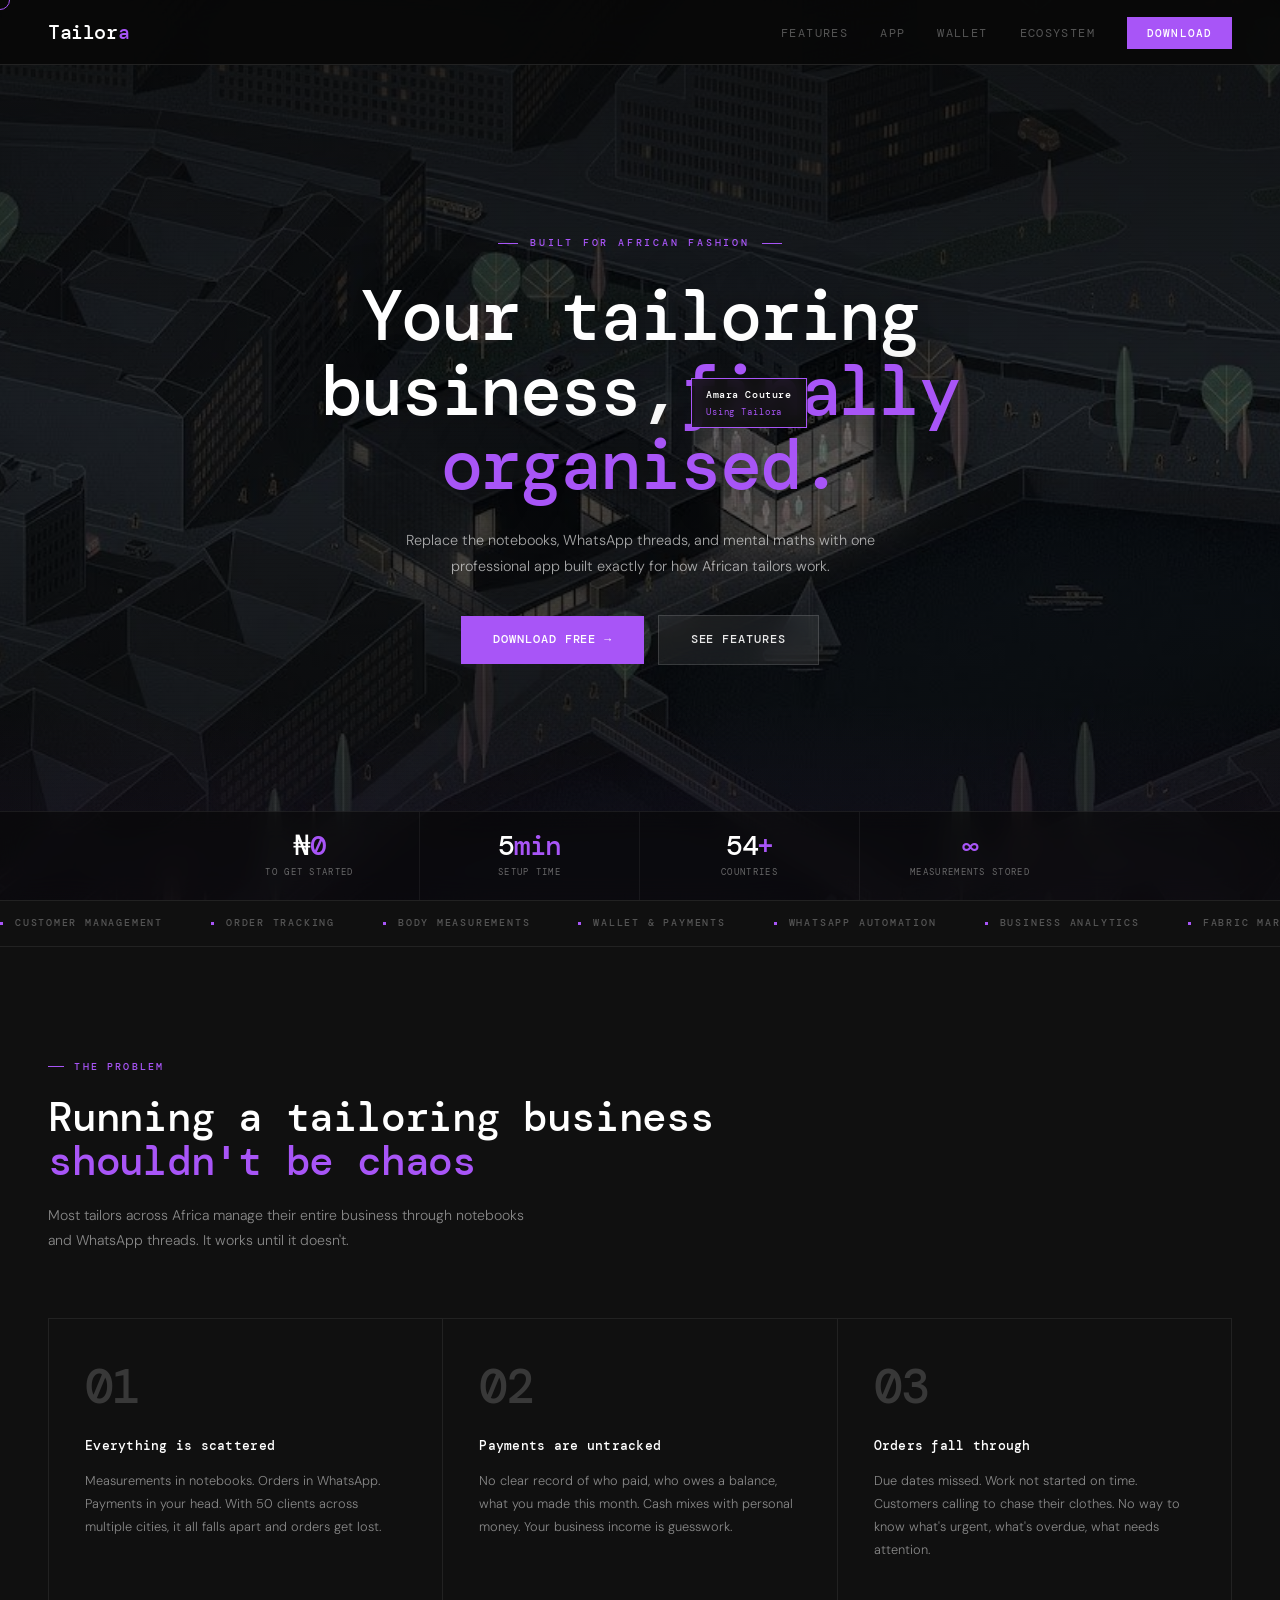
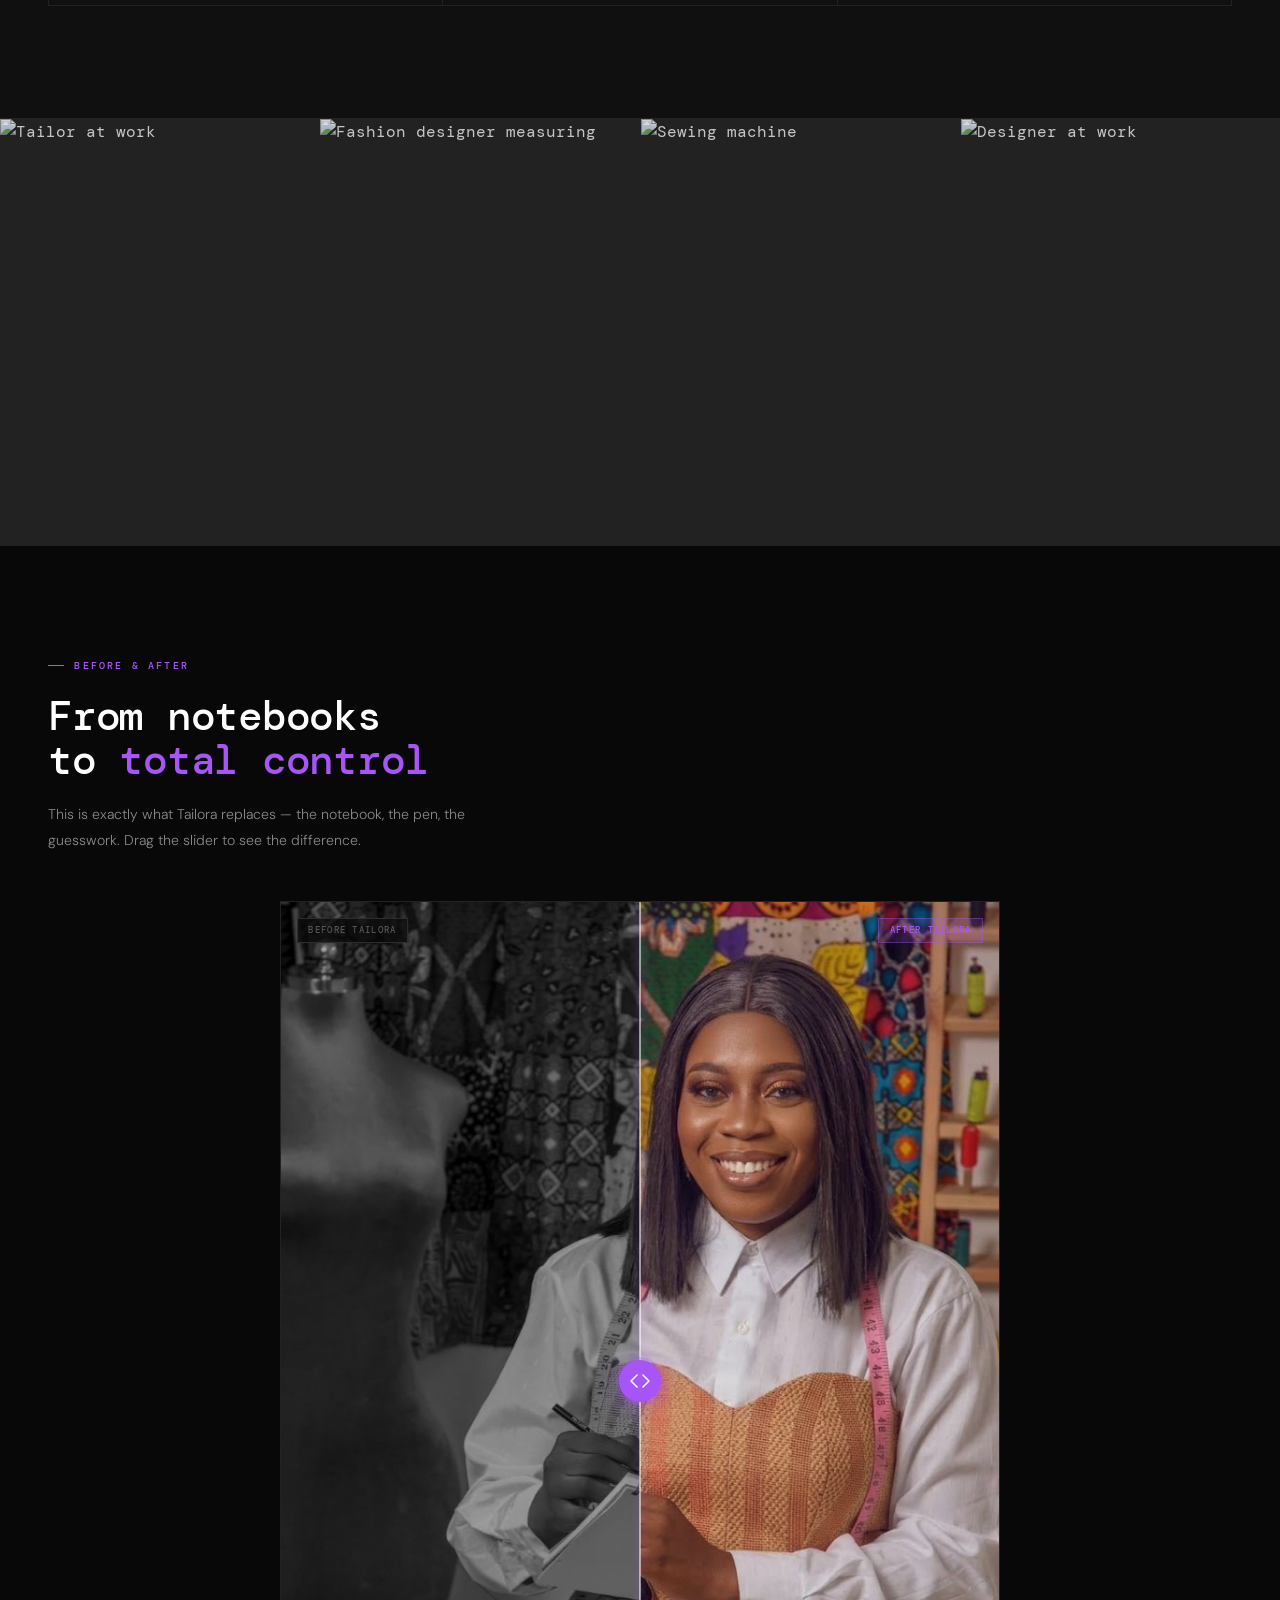
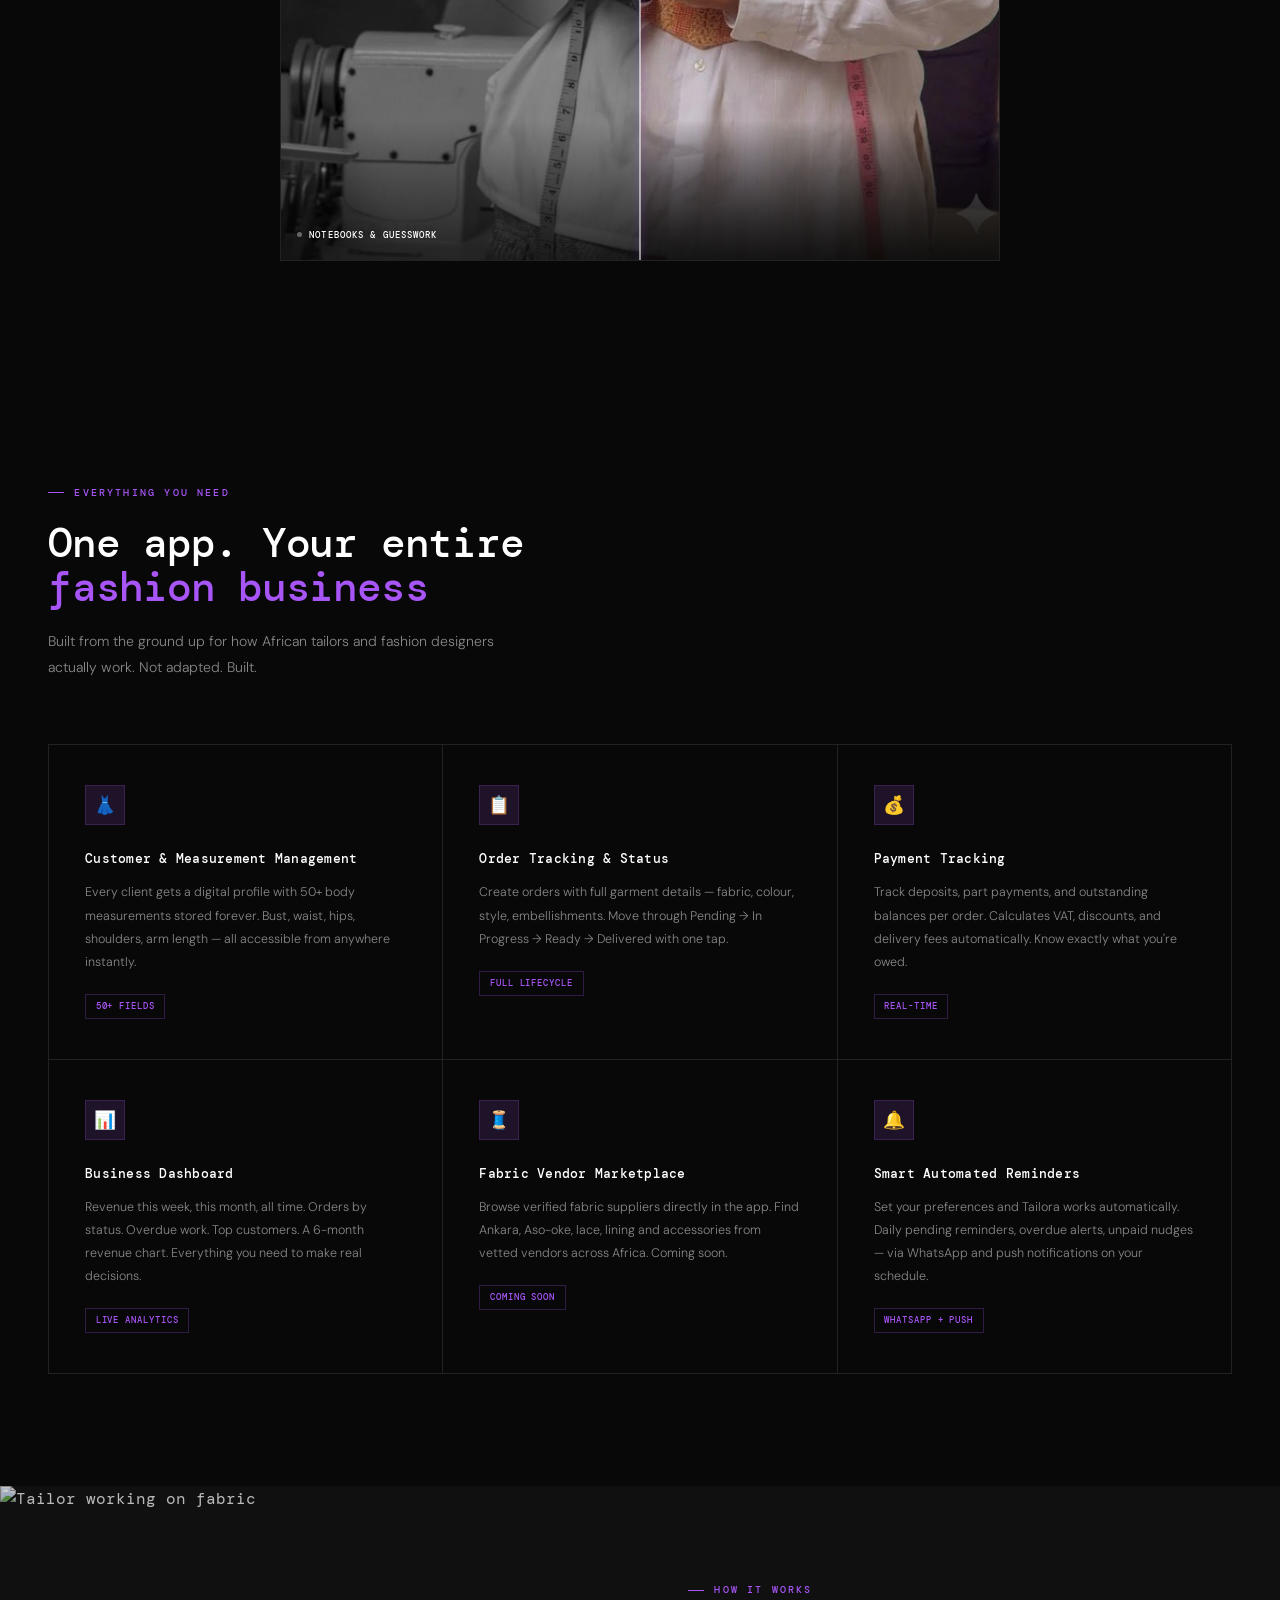
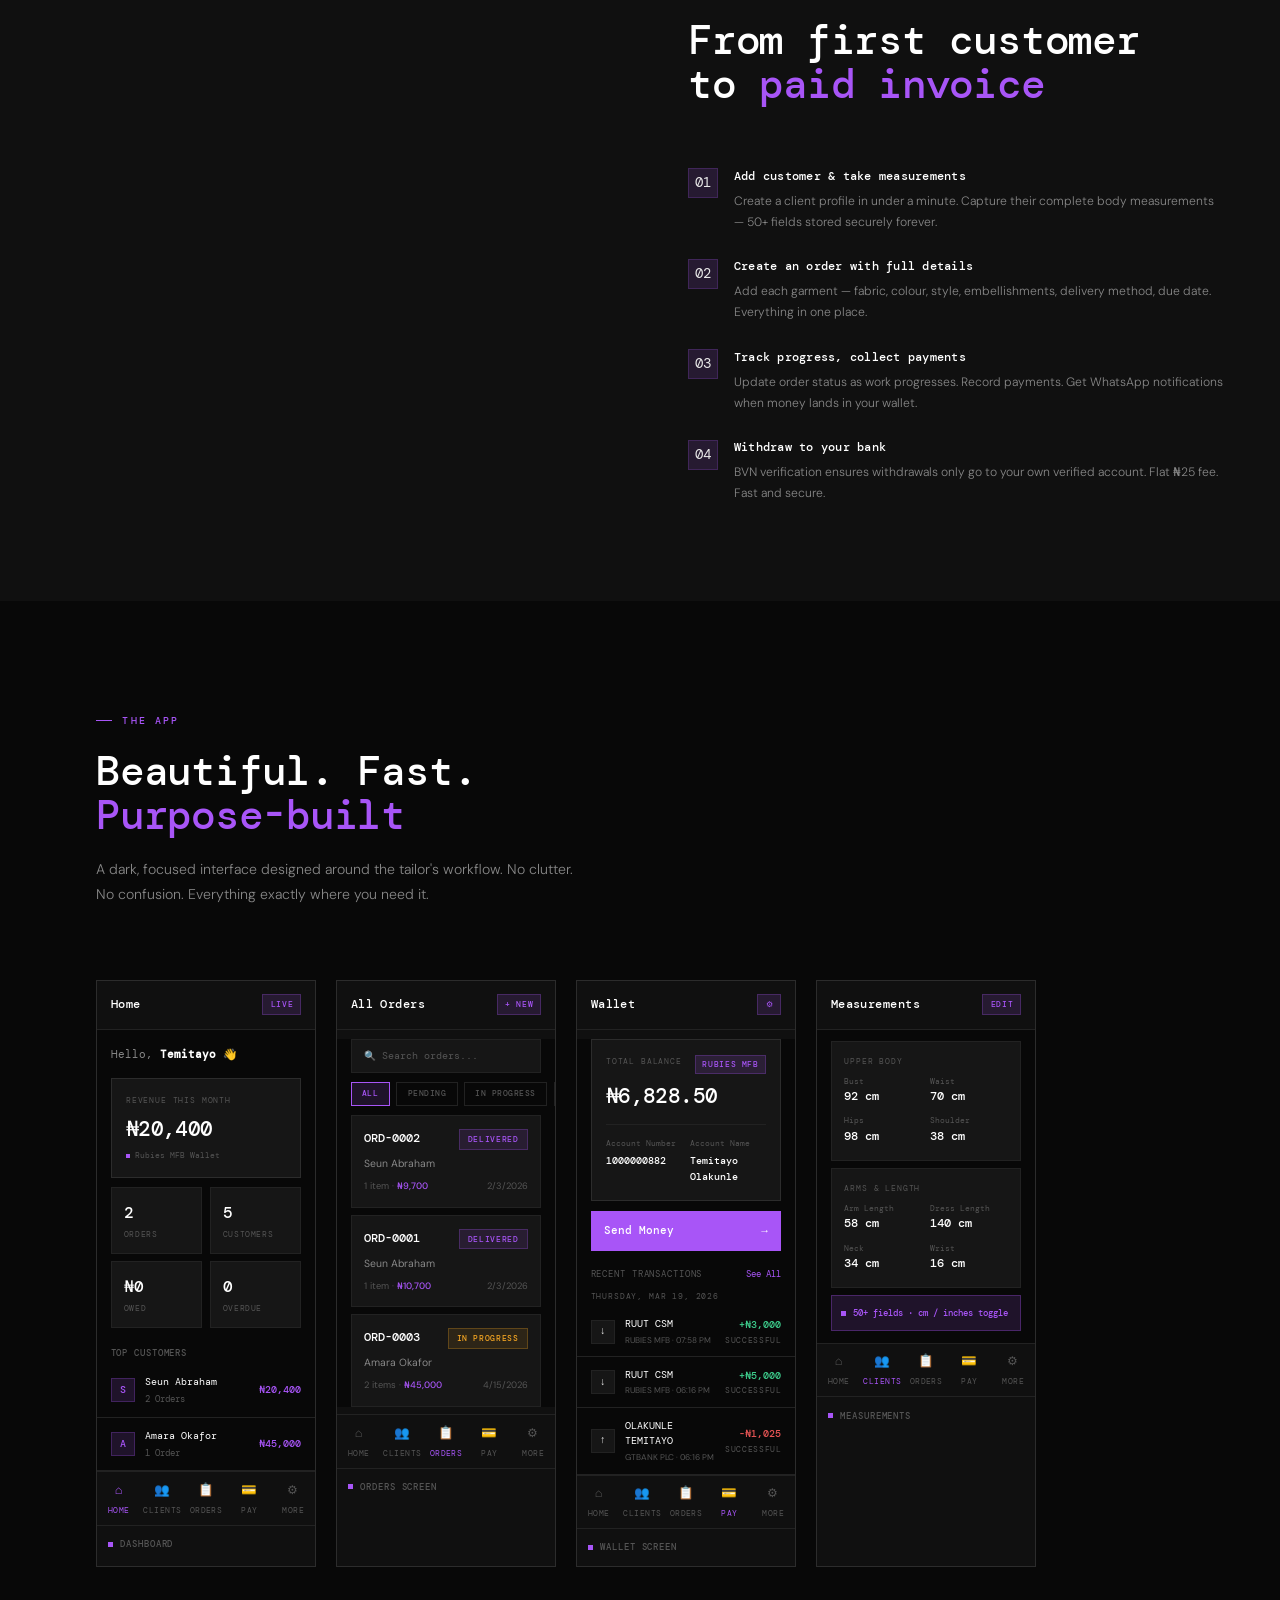
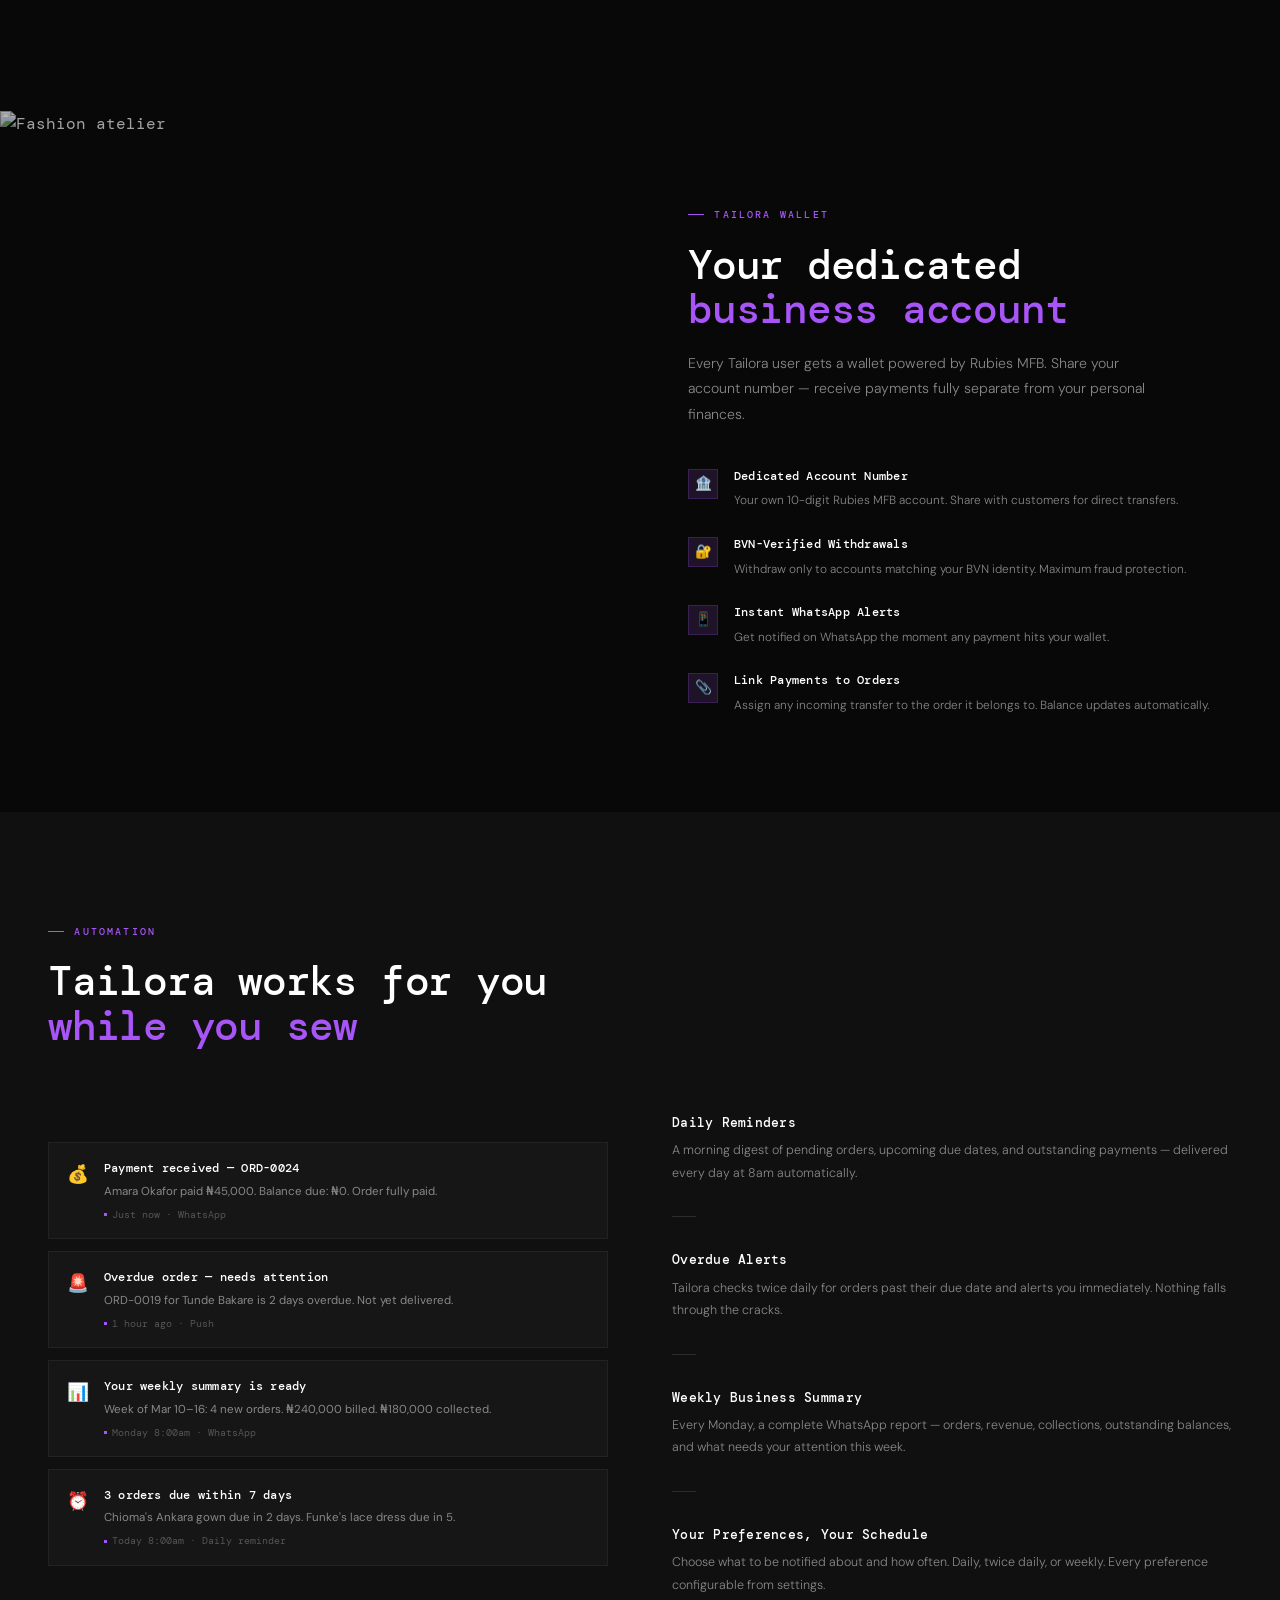
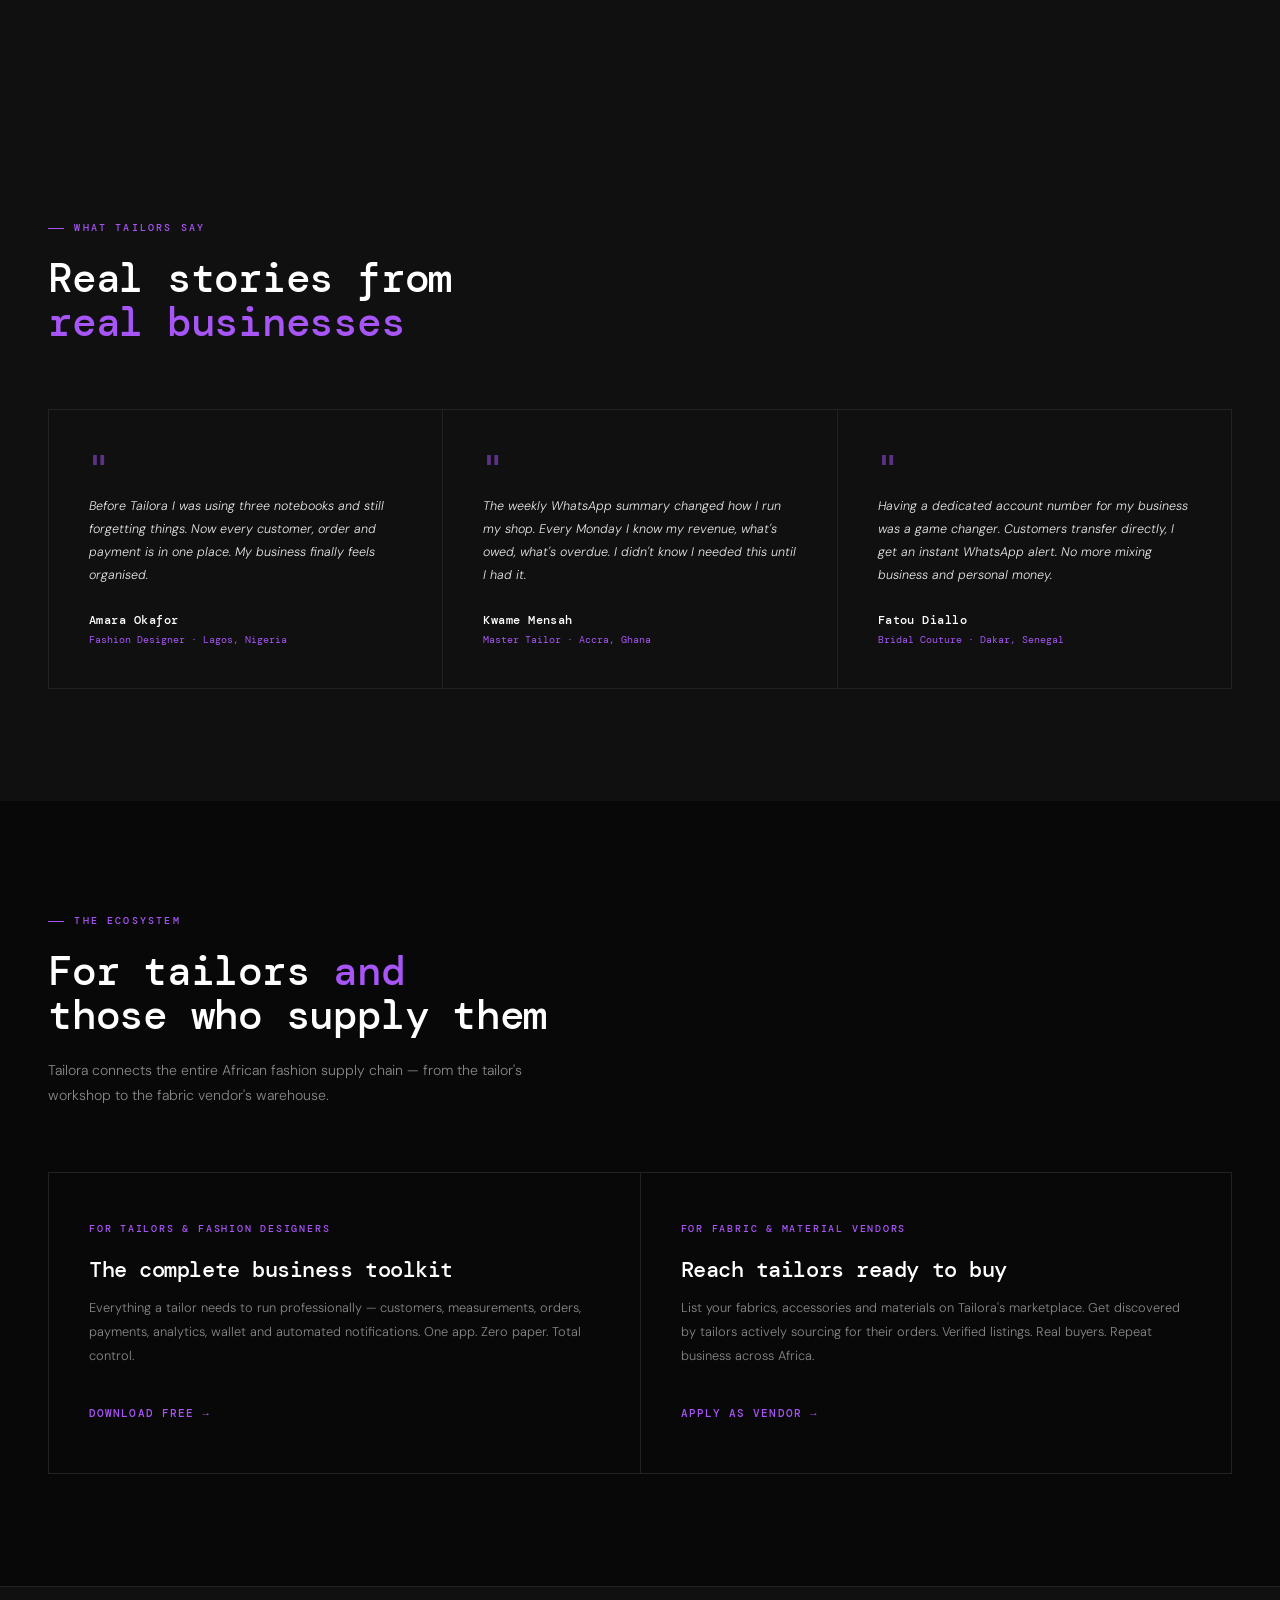
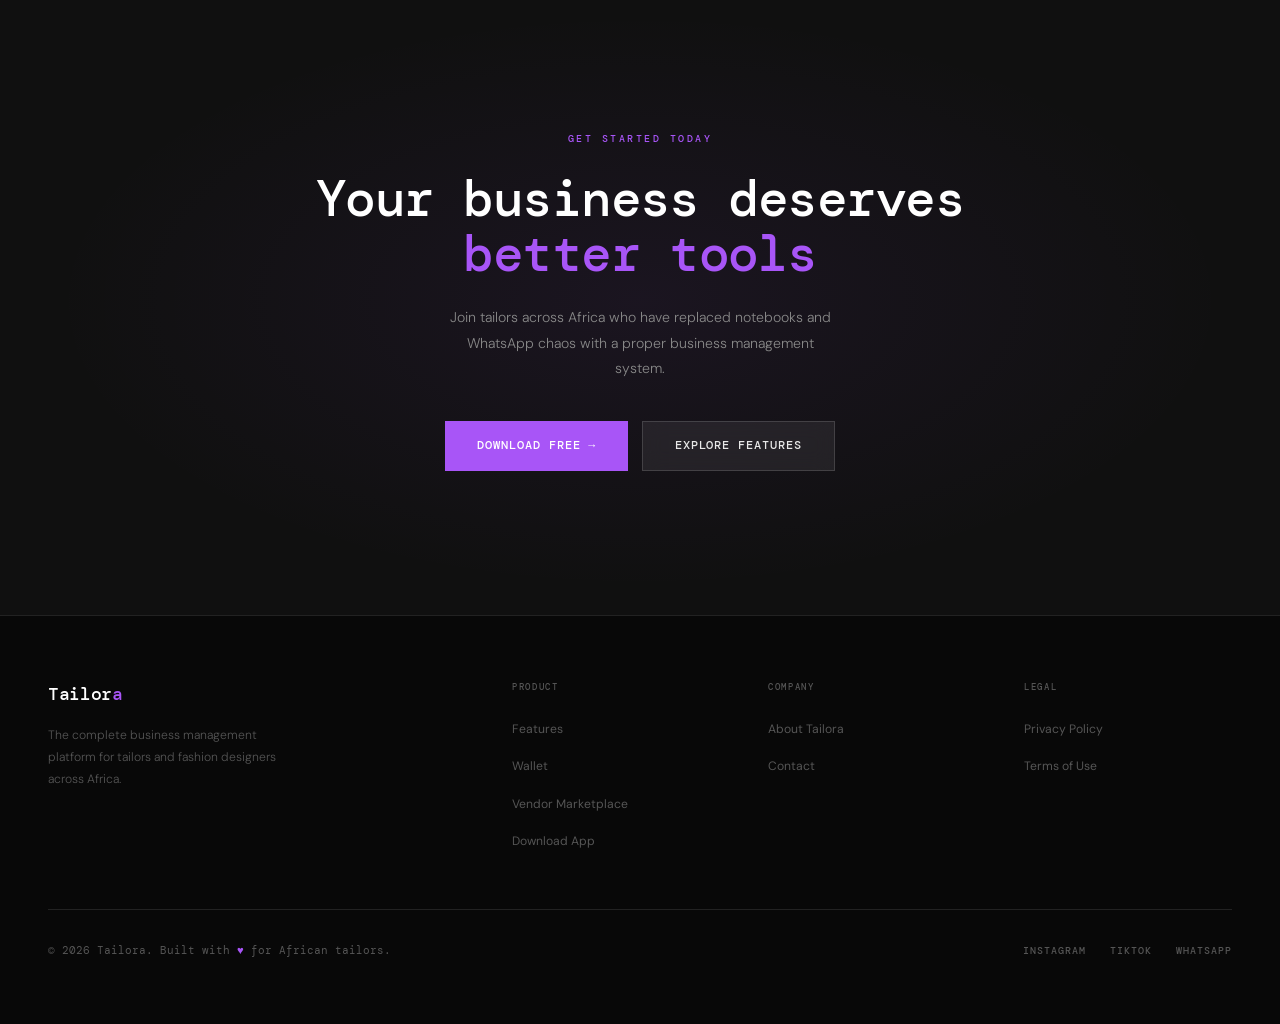
==== index.html @ 2a7549d8 "Remove robots.txt instructions from index.html Removed robots.txt instructions from index.html." ====
<!DOCTYPE html>
<html lang="en">
<head>
  <meta charset="UTF-8"/>
  <meta name="viewport" content="width=device-width, initial-scale=1.0"/>
  <link rel="sitemap" type="application/xml" href="/sitemap.xml">
  <!-- Primary SEO -->
<title>Tailora — Business App for African Tailors & Fashion Designers</title>
<meta name="description" content="Tailora is the free business management app built for African tailors and fashion designers. Manage orders, customers, measurements, and payments — all from your phone.">
<meta name="keywords" content="tailor app Nigeria, fashion designer app Africa, order management for tailors, tailor business software, African fashion app, sewing business app">
<meta name="robots" content="index, follow">
<link rel="canonical" href="https://usetailora.com/">

<!-- Open Graph (WhatsApp, Facebook previews) -->
<meta property="og:type" content="website">
<meta property="og:url" content="https://usetailora.com/">
<meta property="og:title" content="Tailora — The Business App for African Tailors">
<meta property="og:description" content="Stop managing your tailoring business with notebooks. Tailora gives you orders, customers, measurements, and a built-in wallet — free.">
<meta property="og:image" content="https://usetailora.com/og-image.png">
<meta property="og:locale" content="en_NG">
<meta property="og:site_name" content="Tailora">

<!-- Twitter/X Card -->
<meta name="twitter:card" content="summary_large_image">
<meta name="twitter:title" content="Tailora — Business App for African Tailors">
<meta name="twitter:description" content="Free app to manage orders, customers, measurements & payments. Built for Nigerian tailors.">
<meta name="twitter:image" content="https://usetailora.com/og-image.png">
  <link rel="icon" type="image/svg+xml" href="[data-uri]"/>
  <link rel="shortcut icon" type="image/svg+xml" href="favicon.svg"/>
  <link rel="apple-touch-icon" href="[data-uri]"/>
  <link rel="preconnect" href="https://fonts.googleapis.com"/>
  <link rel="preconnect" href="https://fonts.gstatic.com" crossorigin/>
  <link href="https://fonts.googleapis.com/css2?family=DM+Mono:ital,wght@0,300;0,400;0,500;1,300;1,400&family=DM+Sans:wght@300;400;500&display=swap" rel="stylesheet"/>
  <style>
    *,*::before,*::after{box-sizing:border-box;margin:0;padding:0}
    :root{
      --bg:#080808;--s1:#101010;--s2:#161616;--s3:#1c1c1c;
      --b1:#222;--b2:#2c2c2c;--b3:#383838;
      --p:#A855F7;--pd:rgba(168,85,247,.14);--pg:rgba(168,85,247,.06);
      --white:#fff;--t1:#e8e8e8;--t2:#888;--t3:#555;
      --green:#3ECF8E;--yellow:#F5A623;--red:#E85555;
    }
    html{scroll-behavior:smooth}
    body{font-family:'DM Mono',monospace;background:var(--bg);color:var(--t1);overflow-x:hidden;line-height:1.6}

    /* ── CIRCLE CURSOR ── */
    body{cursor:none}
    #cur{
      position:fixed;pointer-events:none;z-index:9999;
      width:20px;height:20px;
      border:1.5px solid var(--p);border-radius:50%;
      transform:translate(-50%,-50%);
      transition:width .18s ease,height .18s ease,background .18s ease;
    }
    #cur.hover{width:40px;height:40px;background:rgba(168,85,247,.08);}

    /* ── NAV ── */
    nav{
      position:fixed;top:0;left:0;right:0;z-index:100;
      display:flex;align-items:center;justify-content:space-between;
      padding:1rem 3rem;
      background:rgba(8,8,8,.92);backdrop-filter:blur(20px);
      border-bottom:1px solid var(--b1);
    }
    .logo{font-family:'DM Mono',monospace;font-size:1.25rem;font-weight:500;color:var(--white);text-decoration:none;letter-spacing:-.02em}
    .logo span{color:var(--p)}
    .nav-links{display:flex;gap:2rem;list-style:none;align-items:center}
    .nav-links a{font-size:.72rem;font-weight:400;letter-spacing:.12em;text-transform:uppercase;color:var(--t3);text-decoration:none;transition:color .2s}
    .nav-links a:hover{color:var(--white)}
    .btn-nav{background:var(--p)!important;color:var(--white)!important;padding:.55rem 1.25rem;font-size:.7rem!important;font-weight:500!important;letter-spacing:.1em!important;transition:opacity .2s!important}
    .btn-nav:hover{opacity:.82!important}
    .nav-toggle{display:none;flex-direction:column;gap:4px;cursor:pointer;padding:4px}
    .nav-toggle span{display:block;width:22px;height:1px;background:var(--t2);transition:all .3s}

    /* ── HERO — full bleed ── */
    .hero{
      position:relative;
      min-height:100vh;
      display:flex;flex-direction:column;
      align-items:center;justify-content:center;
      overflow:hidden;
      padding-top:4rem;
    }
    .hero-bg{
      position:absolute;inset:0;z-index:0;
    }
    .hero-bg img{
      width:100%;height:100%;
      object-fit:cover;object-position:center center;
      display:block;
    }
    .hero-overlay{
      position:absolute;inset:0;z-index:1;
      background:
        linear-gradient(to bottom,
          rgba(8,8,8,.75) 0%,
          rgba(8,8,8,.48) 45%,
          rgba(8,8,8,.72) 100%
        );
    }
    .hero-overlay::after{
      content:'';position:absolute;bottom:0;left:0;right:0;height:200px;
      background:linear-gradient(to top,rgba(168,85,247,.06) 0%,transparent 100%);
    }
    .scanline{
      position:absolute;inset:0;z-index:2;pointer-events:none;
      background:repeating-linear-gradient(
        to bottom,transparent 0px,transparent 3px,
        rgba(0,0,0,.03) 3px,rgba(0,0,0,.03) 4px
      );
    }
    .hero-content{
      position:relative;z-index:3;
      display:flex;flex-direction:column;align-items:center;text-align:center;
      padding:2rem 2rem 6rem;
      max-width:820px;width:100%;
    }
    .eyebrow{
      display:inline-flex;align-items:center;gap:.75rem;
      font-size:.62rem;font-weight:500;letter-spacing:.28em;text-transform:uppercase;
      color:var(--p);margin-bottom:1.75rem;
    }
    .eyebrow::before,.eyebrow::after{content:'';width:20px;height:1px;background:var(--p)}
    h1{
      font-family:'DM Mono',monospace;
      font-size:clamp(2.6rem,5.5vw,5.6rem);
      font-weight:500;line-height:1.06;letter-spacing:-.03em;
      color:var(--white);margin-bottom:1.5rem;
      text-shadow:0 4px 48px rgba(0,0,0,.55);
    }
    h1 .acc{color:var(--p)}
    .hero-sub{
      font-size:.9rem;font-weight:300;line-height:1.82;
      color:rgba(232,232,232,.7);max-width:480px;
      margin-bottom:2.25rem;font-family:'DM Sans',sans-serif;
    }
    .btns{display:flex;gap:.85rem;align-items:center;flex-wrap:wrap;justify-content:center}
    .btn{display:inline-flex;align-items:center;gap:.5rem;padding:.9rem 2rem;font-family:'DM Mono',monospace;font-size:.72rem;font-weight:500;letter-spacing:.08em;text-transform:uppercase;text-decoration:none;transition:all .2s;border:0}
    .btn-p{background:var(--p);color:var(--white)}
    .btn-p:hover{opacity:.82}
    .btn-o{background:rgba(255,255,255,.07);color:var(--t1);border:1px solid rgba(255,255,255,.14);backdrop-filter:blur(10px)}
    .btn-o:hover{border-color:var(--p);color:var(--white);background:rgba(168,85,247,.1)}
    .hero-stats{
      position:absolute;bottom:0;left:0;right:0;z-index:3;
      display:flex;justify-content:center;
      background:rgba(8,8,8,.6);backdrop-filter:blur(14px);
      border-top:1px solid rgba(255,255,255,.07);
    }
    .hero-stat{
      flex:1;max-width:220px;padding:1.25rem 1rem;
      border-right:1px solid rgba(255,255,255,.06);text-align:center;
    }
    .hero-stat:last-child{border-right:0}
    .stat-n{font-family:'DM Mono',monospace;font-size:1.75rem;font-weight:500;color:var(--white);letter-spacing:-.04em;line-height:1}
    .stat-n span{color:var(--p)}
    .stat-l{font-size:.58rem;font-weight:400;letter-spacing:.14em;text-transform:uppercase;color:rgba(136,136,136,.75);margin-top:.3rem}
    .store-pop{
      position:absolute;pointer-events:none;opacity:0;
      background:rgba(16,16,16,.88);border:1px solid var(--p);
      padding:.5rem .9rem;font-size:.62rem;font-weight:500;letter-spacing:.06em;
      color:var(--white);white-space:nowrap;z-index:4;
      transition:opacity .4s,transform .4s;transform:translateY(8px);
      backdrop-filter:blur(8px);
    }
    .store-pop::after{content:'Using Tailora';display:block;font-size:.55rem;color:var(--p);font-weight:400;margin-top:.15rem;letter-spacing:.1em}
    .store-pop.show{opacity:1;transform:translateY(0)}

    /* ── MARQUEE ── */
    .ticker{background:var(--s1);padding:.9rem 0;overflow:hidden;border-top:1px solid var(--b1);border-bottom:1px solid var(--b1)}
    .ticker-track{display:flex;gap:3rem;animation:tick 28s linear infinite;white-space:nowrap}
    @keyframes tick{from{transform:translateX(0)}to{transform:translateX(-50%)}}
    .tick-item{display:flex;align-items:center;gap:.75rem;font-size:.62rem;font-weight:500;letter-spacing:.18em;text-transform:uppercase;color:var(--t3);flex-shrink:0}
    .tick-dot{width:3px;height:3px;background:var(--p);flex-shrink:0}

    /* ── SECTIONS ── */
    .sec{padding:7rem 3rem}
    .sec-label{font-size:.62rem;font-weight:500;letter-spacing:.22em;text-transform:uppercase;color:var(--p);margin-bottom:1.25rem;display:flex;align-items:center;gap:.65rem}
    .sec-label::before{content:'';width:16px;height:1px;background:var(--p)}
    h2{font-family:'DM Mono',monospace;font-size:clamp(2rem,3.2vw,3.4rem);font-weight:500;line-height:1.08;letter-spacing:-.03em;color:var(--white);margin-bottom:1.25rem}
    h2 .acc{color:var(--p)}
    .sec-sub{font-size:.88rem;font-weight:300;line-height:1.8;color:var(--t2);max-width:480px;font-family:'DM Sans',sans-serif}

    /* ── PROBLEM ── */
    .prob-sec{background:var(--s1)}
    .prob-grid{display:grid;grid-template-columns:repeat(3,1fr);gap:1px;margin-top:4rem;background:var(--b1);border:1px solid var(--b1)}
    .prob-card{background:var(--s1);padding:2.75rem 2.25rem;position:relative;overflow:hidden;transition:background .3s}
    .prob-card:hover{background:var(--s2)}
    .prob-card::before{content:'';position:absolute;top:0;left:0;right:0;height:1px;background:var(--p);transform:scaleX(0);transform-origin:left;transition:transform .4s}
    .prob-card:hover::before{transform:scaleX(1)}
    .prob-n{font-family:'DM Mono',monospace;font-size:3rem;font-weight:500;color:var(--b3);line-height:1;margin-bottom:1.5rem;letter-spacing:-.04em}
    .prob-title{font-size:.82rem;font-weight:500;color:var(--white);margin-bottom:.85rem;letter-spacing:.02em}
    .prob-text{font-size:.8rem;font-weight:300;line-height:1.8;color:var(--t2);font-family:'DM Sans',sans-serif}

    /* ── PHOTO STRIP ── */
    .photo-strip{display:grid;grid-template-columns:repeat(4,1fr);gap:1px;background:var(--b1);border-top:1px solid var(--b1);border-bottom:1px solid var(--b1)}
    .photo-cell{position:relative;overflow:hidden;aspect-ratio:3/4}
    .photo-cell img{width:100%;height:100%;object-fit:cover;filter:grayscale(30%) brightness(.85);transition:filter .4s,transform .4s}
    .photo-cell:hover img{filter:grayscale(0%) brightness(.95);transform:scale(1.04)}
    .photo-cell .photo-overlay{position:absolute;bottom:0;left:0;right:0;padding:1rem;background:linear-gradient(to top,rgba(8,8,8,.85) 0%,transparent 100%);font-size:.6rem;font-weight:500;letter-spacing:.12em;text-transform:uppercase;color:var(--p);opacity:0;transition:opacity .3s}
    .photo-cell:hover .photo-overlay{opacity:1}

    /* ── FEATURES ── */
    .feat-sec{background:var(--bg)}
    .feat-grid{display:grid;grid-template-columns:repeat(3,1fr);gap:1px;margin-top:4rem;background:var(--b1);border:1px solid var(--b1)}
    .feat-card{background:var(--bg);padding:2.5rem 2.25rem;transition:background .3s;position:relative;overflow:hidden}
    .feat-card:hover{background:var(--s1)}
    .feat-card::after{content:'';position:absolute;bottom:0;left:0;right:0;height:1px;background:linear-gradient(90deg,transparent,var(--p),transparent);opacity:0;transition:opacity .3s}
    .feat-card:hover::after{opacity:1}
    .f-icon{width:40px;height:40px;background:var(--pd);border:1px solid rgba(168,85,247,.2);display:flex;align-items:center;justify-content:center;font-size:1.1rem;margin-bottom:1.5rem}
    .f-title{font-size:.8rem;font-weight:500;color:var(--white);margin-bottom:.75rem;letter-spacing:.02em}
    .f-text{font-size:.78rem;font-weight:300;line-height:1.85;color:var(--t2);font-family:'DM Sans',sans-serif}
    .f-tag{display:inline-block;margin-top:1.25rem;font-size:.58rem;font-weight:500;letter-spacing:.1em;text-transform:uppercase;color:var(--p);padding:.25rem .6rem;border:1px solid rgba(168,85,247,.25)}

    /* ── PHOTO + TEXT SPLIT ── */
    .split-sec{display:grid;grid-template-columns:1fr 1fr;min-height:520px;padding:0;background:var(--s1)}
    .split-img{position:relative;overflow:hidden}
    .split-img img{width:100%;height:100%;object-fit:cover;filter:grayscale(20%) brightness(.8)}
    .split-img::after{content:'';position:absolute;inset:0;background:linear-gradient(90deg,transparent 60%,var(--s1) 100%)}
    .split-content{padding:6rem 3.5rem 6rem 3rem;display:flex;flex-direction:column;justify-content:center}
    .split-features{display:flex;flex-direction:column;gap:1.5rem;margin-top:2.5rem}
    .split-feat{display:flex;gap:1rem;align-items:flex-start}
    .split-feat-icon{width:30px;height:30px;background:var(--pd);border:1px solid rgba(168,85,247,.2);display:flex;align-items:center;justify-content:center;font-size:.85rem;flex-shrink:0;margin-top:.1rem}
    .split-feat-title{font-size:.78rem;font-weight:500;color:var(--white);margin-bottom:.25rem;letter-spacing:.02em}
    .split-feat-text{font-size:.76rem;font-weight:300;line-height:1.75;color:var(--t2);font-family:'DM Sans',sans-serif}

    /* ── APP PHONES ── */
    .phones-sec{background:var(--bg);overflow:hidden}
    .phones-inner{padding:0 3rem}
    .phones-scroll{display:flex;gap:1.25rem;margin-top:3.5rem;overflow-x:auto;padding:1rem 3rem 2rem;scrollbar-width:none;scroll-snap-type:x mandatory}
    .phones-scroll::-webkit-scrollbar{display:none}
    .phone{flex-shrink:0;width:220px;background:var(--s1);border:1px solid var(--b2);scroll-snap-align:start;position:relative;transition:transform .3s,border-color .3s}
    .phone:hover{transform:translateY(-8px);border-color:var(--p)}
    .p-top{padding:.85rem;border-bottom:1px solid var(--b1);display:flex;justify-content:space-between;align-items:center}
    .p-title{font-size:.72rem;font-weight:500;color:var(--white);letter-spacing:.04em}
    .p-badge{background:var(--pd);color:var(--p);font-size:.52rem;font-weight:500;letter-spacing:.08em;text-transform:uppercase;padding:.18rem .45rem;border:1px solid rgba(168,85,247,.25)}
    .p-body{background:var(--bg)}
    .p-nav{display:flex;border-top:1px solid var(--b1)}
    .p-ni{flex:1;padding:.55rem 0;display:flex;flex-direction:column;align-items:center;gap:.18rem;font-size:.48rem;color:var(--t3);text-transform:uppercase;letter-spacing:.06em}
    .p-ni.on{color:var(--p)}
    .p-ni-ic{font-size:.78rem}
    .p-foot{padding:.7rem;border-top:1px solid var(--b1);background:var(--s1);display:flex;align-items:center;gap:.45rem}
    .p-foot-dot{width:5px;height:5px;background:var(--p)}
    .p-foot-txt{font-size:.55rem;font-weight:500;color:var(--t3);text-transform:uppercase;letter-spacing:.1em}

    /* dashboard internals */
    .d-greet{padding:1rem .85rem .35rem;font-size:.68rem;color:var(--t2)}
    .d-greet strong{color:var(--white)}
    .d-bal{margin:.6rem .85rem;background:var(--s2);border:1px solid var(--b2);padding:.9rem}
    .d-bal-l{font-size:.52rem;color:var(--t3);text-transform:uppercase;letter-spacing:.1em;margin-bottom:.3rem}
    .d-bal-v{font-family:'DM Mono',monospace;font-size:1.3rem;font-weight:500;color:var(--white);letter-spacing:-.03em}
    .d-bal-s{font-size:.52rem;color:var(--t3);margin-top:.25rem;display:flex;align-items:center;gap:.3rem}
    .d-bal-s::before{content:'';width:4px;height:4px;background:var(--p);flex-shrink:0}
    .d-4{display:grid;grid-template-columns:1fr 1fr;gap:.45rem;margin:.6rem .85rem}
    .d-st{background:var(--s2);border:1px solid var(--b1);padding:.75rem}
    .d-st-v{font-family:'DM Mono',monospace;font-size:1rem;font-weight:500;color:var(--white)}
    .d-st-l{font-size:.5rem;color:var(--t3);text-transform:uppercase;letter-spacing:.08em;margin-top:.15rem}
    .d-sh{padding:.5rem .85rem .25rem;font-size:.55rem;font-weight:500;color:var(--t3);text-transform:uppercase;letter-spacing:.1em}
    .d-row{display:flex;align-items:center;gap:.65rem;padding:.65rem .85rem;border-bottom:1px solid var(--b1)}
    .d-av{width:24px;height:24px;background:var(--pd);border:1px solid rgba(168,85,247,.25);display:flex;align-items:center;justify-content:center;font-size:.65rem;font-weight:500;color:var(--p);flex-shrink:0}
    .d-nm{font-size:.65rem;color:var(--white)}
    .d-sub{font-size:.55rem;color:var(--t3);margin-top:.08rem}
    .d-amt{font-size:.65rem;color:var(--p);font-weight:500;margin-left:auto}

    /* orders internals */
    .o-srch{margin:.6rem .85rem;background:var(--s2);border:1px solid var(--b1);padding:.5rem .75rem;display:flex;align-items:center;gap:.45rem;font-size:.6rem;color:var(--t3)}
    .o-chips{display:flex;gap:.4rem;padding:0 .85rem .6rem;overflow-x:auto;scrollbar-width:none}
    .o-chips::-webkit-scrollbar{display:none}
    .chip{flex-shrink:0;padding:.25rem .65rem;font-size:.52rem;font-weight:500;letter-spacing:.06em;text-transform:uppercase;border:1px solid var(--b1);color:var(--t3)}
    .chip.on{background:var(--pd);border-color:var(--p);color:var(--p)}
    .o-card{margin:0 .85rem .45rem;background:var(--s2);border:1px solid var(--b1);padding:.8rem}
    .o-top{display:flex;justify-content:space-between;align-items:center;margin-bottom:.4rem}
    .o-num{font-family:'DM Mono',monospace;font-size:.72rem;font-weight:500;color:var(--white)}
    .st-tag{font-size:.5rem;font-weight:500;letter-spacing:.08em;text-transform:uppercase;padding:.18rem .5rem}
    .st-d{background:rgba(168,85,247,.12);color:var(--p);border:1px solid rgba(168,85,247,.25)}
    .st-p{background:rgba(245,166,35,.1);color:var(--yellow);border:1px solid rgba(245,166,35,.25)}
    .st-x{background:rgba(136,136,136,.1);color:var(--t2);border:1px solid var(--b1)}
    .o-cust{font-size:.65rem;color:var(--t2);margin-bottom:.4rem;font-family:'DM Sans',sans-serif}
    .o-meta{display:flex;justify-content:space-between;font-size:.58rem;color:var(--t3);font-family:'DM Sans',sans-serif}
    .o-price{color:var(--p);font-weight:500}

    /* wallet internals */
    .w-card{margin:.6rem .85rem;background:var(--s2);border:1px solid var(--b2);padding:.9rem}
    .w-top{display:flex;justify-content:space-between;align-items:flex-start;margin-bottom:.3rem}
    .w-lbl{font-size:.52rem;color:var(--t3);text-transform:uppercase;letter-spacing:.1em}
    .w-badge{background:var(--pd);color:var(--p);font-size:.48rem;font-weight:500;padding:.15rem .4rem;border:1px solid rgba(168,85,247,.25);text-transform:uppercase;letter-spacing:.08em}
    .w-bal{font-family:'DM Mono',monospace;font-size:1.3rem;font-weight:500;color:var(--white);letter-spacing:-.03em}
    .w-accs{display:grid;grid-template-columns:1fr 1fr;gap:.5rem;margin-top:.75rem;padding-top:.75rem;border-top:1px solid var(--b1)}
    .w-acc-l{font-size:.5rem;color:var(--t3);margin-bottom:.18rem}
    .w-acc-v{font-size:.65rem;color:var(--white);font-weight:500}
    .w-send{margin:0 .85rem .6rem;background:var(--p);padding:.7rem .85rem;display:flex;justify-content:space-between;align-items:center;font-size:.68rem;font-weight:500;color:var(--white)}
    .w-th{padding:.4rem .85rem;display:flex;justify-content:space-between;font-size:.55rem}
    .w-th-l{color:var(--t3);text-transform:uppercase;letter-spacing:.1em}
    .w-th-r{color:var(--p)}
    .w-dt{padding:.2rem .85rem;font-size:.52rem;color:var(--t3);text-transform:uppercase;letter-spacing:.1em}
    .txn{display:flex;align-items:center;gap:.65rem;padding:.6rem .85rem;border-bottom:1px solid var(--b1)}
    .txn-ic{width:24px;height:24px;background:var(--s2);border:1px solid var(--b1);display:flex;align-items:center;justify-content:center;font-size:.65rem;flex-shrink:0}
    .txn-nm{font-size:.62rem;color:var(--white)}
    .txn-sb{font-size:.52rem;color:var(--t3);margin-top:.08rem;font-family:'DM Sans',sans-serif}
    .txn-r{margin-left:auto;text-align:right}
    .txn-pos{font-size:.65rem;font-weight:500;color:var(--green)}
    .txn-neg{font-size:.65rem;font-weight:500;color:var(--red)}
    .txn-ok{font-size:.48rem;color:var(--t3);text-transform:uppercase;letter-spacing:.08em}

    /* ── PHOTO TESTIMONIAL GRID ── */
    .testi-sec{background:var(--s1)}
    .testi-grid{display:grid;grid-template-columns:repeat(3,1fr);gap:1px;margin-top:4rem;background:var(--b1);border:1px solid var(--b1)}
    .testi-card{background:var(--s1);padding:2.5rem;transition:background .3s;position:relative;overflow:hidden}
    .testi-card:hover{background:var(--s2)}
    .testi-q{font-size:2rem;font-weight:500;color:var(--p);opacity:.5;line-height:1;margin-bottom:.85rem}
    .testi-txt{font-size:.78rem;font-weight:300;line-height:1.85;color:var(--t1);font-style:italic;margin-bottom:1.5rem;font-family:'DM Sans',sans-serif}
    .testi-name{font-size:.72rem;font-weight:500;color:var(--white);letter-spacing:.04em}
    .testi-role{font-size:.62rem;color:var(--p);margin-top:.15rem}

    /* ── WALLET SECTION ── */
    .wallet-sec{background:var(--bg);display:grid;grid-template-columns:1fr 1fr;padding:0;min-height:560px}
    .wallet-img{position:relative;overflow:hidden}
    .wallet-img img{width:100%;height:100%;object-fit:cover;filter:grayscale(30%) brightness(.7)}
    .wallet-img::after{content:'';position:absolute;inset:0;background:linear-gradient(90deg,transparent 50%,var(--bg) 100%)}
    .wallet-content{padding:6rem 3rem;display:flex;flex-direction:column;justify-content:center}
    .w-feats{display:flex;flex-direction:column;gap:1.5rem;margin-top:2.5rem}
    .w-feat{display:flex;gap:1rem;align-items:flex-start}
    .w-feat-ic{width:30px;height:30px;background:var(--pd);border:1px solid rgba(168,85,247,.2);display:flex;align-items:center;justify-content:center;font-size:.85rem;flex-shrink:0;margin-top:.1rem}
    .w-feat-title{font-size:.76rem;font-weight:500;color:var(--white);margin-bottom:.25rem;letter-spacing:.02em}
    .w-feat-text{font-size:.74rem;font-weight:300;line-height:1.75;color:var(--t2);font-family:'DM Sans',sans-serif}

    /* ── NOTIFS ── */
    .notif-sec{background:var(--s1)}
    .notif-layout{display:grid;grid-template-columns:1fr 1fr;gap:4rem;margin-top:4rem;align-items:center}
    .notif-cards{display:flex;flex-direction:column;gap:.75rem}
    .notif-card{background:var(--s2);border:1px solid var(--b1);padding:1rem 1.15rem;display:flex;gap:.9rem;align-items:flex-start;transition:border-color .3s}
    .notif-card:hover{border-color:var(--p)}
    .notif-ic{font-size:1.1rem;flex-shrink:0;margin-top:.05rem}
    .notif-title{font-size:.76rem;font-weight:500;color:var(--white);margin-bottom:.25rem;letter-spacing:.02em}
    .notif-body{font-size:.72rem;color:var(--t2);line-height:1.6;font-family:'DM Sans',sans-serif}
    .notif-meta{font-size:.6rem;color:var(--t3);margin-top:.35rem;display:flex;align-items:center;gap:.35rem}
    .notif-meta::before{content:'';width:3px;height:3px;background:var(--p)}
    .notif-right{display:flex;flex-direction:column;gap:2rem}
    .nf-title{font-size:.82rem;font-weight:500;color:var(--white);margin-bottom:.4rem;letter-spacing:.02em}
    .nf-text{font-size:.78rem;font-weight:300;line-height:1.8;color:var(--t2);font-family:'DM Sans',sans-serif}
    .nf-div{width:1.5rem;height:1px;background:var(--b2)}

    /* ── VENDORS ── */
    .vendors-sec{background:var(--bg)}
    .vendors-grid{display:grid;grid-template-columns:1fr 1fr;gap:1px;margin-top:4rem;background:var(--b1);border:1px solid var(--b1)}
    .vendor-card{background:var(--bg);padding:3rem 2.5rem;transition:background .3s;position:relative;overflow:hidden}
    .vendor-card:hover{background:var(--s1)}
    .vendor-card::before{content:'';position:absolute;top:0;left:0;width:1px;height:0;background:var(--p);transition:height .4s}
    .vendor-card:hover::before{height:100%}
    .v-ey{font-size:.62rem;font-weight:500;letter-spacing:.18em;text-transform:uppercase;color:var(--p);margin-bottom:1.25rem}
    .v-title{font-size:1.4rem;font-weight:500;color:var(--white);margin-bottom:.85rem;line-height:1.15;letter-spacing:-.02em}
    .v-text{font-size:.8rem;font-weight:300;line-height:1.85;color:var(--t2);margin-bottom:2rem;font-family:'DM Sans',sans-serif}
    .v-link{display:inline-flex;align-items:center;gap:.5rem;font-size:.68rem;font-weight:500;letter-spacing:.1em;text-transform:uppercase;color:var(--p);text-decoration:none;transition:gap .2s}
    .v-link:hover{gap:.9rem}

    /* ── CTA ── */
    .cta-sec{background:var(--s1);padding:9rem 3rem;text-align:center;position:relative;overflow:hidden;border-top:1px solid var(--b1)}
    .cta-glow{position:absolute;inset:0;background:radial-gradient(ellipse at 50% 50%,rgba(168,85,247,.07) 0%,transparent 65%);pointer-events:none}
    .cta-label{font-size:.62rem;font-weight:500;letter-spacing:.25em;text-transform:uppercase;color:var(--p);margin-bottom:1.5rem;display:block}
    .cta-h{font-family:'DM Mono',monospace;font-size:clamp(2.2rem,4vw,4.2rem);font-weight:500;line-height:1.08;letter-spacing:-.03em;color:var(--white);max-width:700px;margin:0 auto 1.5rem}
    .cta-h .acc{color:var(--p)}
    .cta-sub{font-size:.88rem;font-weight:300;color:var(--t2);max-width:400px;margin:0 auto 2.5rem;line-height:1.8;font-family:'DM Sans',sans-serif}
    .cta-btns{display:flex;gap:.85rem;justify-content:center;flex-wrap:wrap}

    /* ── FOOTER ── */
    footer{background:var(--bg);border-top:1px solid var(--b1);padding:4rem 3rem}
    .footer-grid{display:grid;grid-template-columns:2fr 1fr 1fr 1fr;gap:3rem;margin-bottom:3.5rem}
    .footer-logo{font-size:1.15rem;font-weight:500;color:var(--white);margin-bottom:1rem;letter-spacing:-.02em}
    .footer-logo span{color:var(--p)}
    .footer-desc{font-size:.76rem;font-weight:300;line-height:1.8;color:var(--t3);max-width:240px;font-family:'DM Sans',sans-serif}
    .fc-title{font-size:.58rem;font-weight:500;letter-spacing:.18em;text-transform:uppercase;color:var(--t3);margin-bottom:1.25rem}
    .fc-links{display:flex;flex-direction:column;gap:.75rem;list-style:none}
    .fc-links a{font-size:.76rem;color:var(--t3);text-decoration:none;transition:color .2s;font-family:'DM Sans',sans-serif}
    .fc-links a:hover{color:var(--white)}
    .footer-bot{display:flex;justify-content:space-between;align-items:center;padding-top:2rem;border-top:1px solid var(--b1);flex-wrap:wrap;gap:1rem}
    .footer-copy{font-size:.7rem;color:var(--t3)}
    .footer-copy span{color:var(--p)}
    .footer-soc{display:flex;gap:1.5rem}
    .footer-soc a{font-size:.62rem;font-weight:500;letter-spacing:.1em;text-transform:uppercase;color:var(--t3);text-decoration:none;transition:color .2s}
    .footer-soc a:hover{color:var(--p)}


    /* ── JUXTAPOSE ── */
    /* ── JUXTAPOSE — overlay scrub ── */
    .juxt-wrap{
      position:relative;
      width:100%;
      max-width:720px;
      margin:0 auto;
      aspect-ratio:3/4;
      overflow:hidden;
      user-select:none;
      touch-action:none;
      border:1px solid var(--b1);
      cursor:ew-resize;
    }
    /* Both images stack absolutely, same size */
    .juxt-before,.juxt-after{
      position:absolute;
      inset:0;
    }
    .juxt-before img,.juxt-after img{
      width:100%;height:100%;
      object-fit:cover;object-position:center top;
      display:block;pointer-events:none;
    }
    /* BEFORE = grayscale, sits underneath */
    .juxt-before img{
      filter:grayscale(100%) brightness(.65) contrast(1.08);
    }
    /* AFTER = colour, clipped to right of handle */
    .juxt-after{
      clip-path:inset(0 0 0 50%);
    }
    .juxt-after img{ filter:brightness(.92); }
    /* Purple shimmer on the colour side */
    .juxt-after::before{
      content:'';position:absolute;inset:0;
      background:linear-gradient(135deg,rgba(168,85,247,.07) 0%,transparent 55%);
      pointer-events:none;z-index:1;
    }
    /* Bottom scrim on both for tag legibility */
    .juxt-before::after,.juxt-after::after{
      content:'';position:absolute;
      bottom:0;left:0;right:0;height:140px;
      background:linear-gradient(to top,rgba(8,8,8,.72) 0%,transparent 100%);
      pointer-events:none;z-index:2;
    }
    /* Bottom corner tags */
    .juxt-tag{
      position:absolute;bottom:1.1rem;
      display:flex;align-items:center;gap:.45rem;
      font-size:.58rem;font-weight:500;letter-spacing:.12em;text-transform:uppercase;
      color:var(--white);z-index:5;pointer-events:none;
    }
    .juxt-tag-before{ left:1rem; }
    .juxt-tag-after{ left:1rem; }
    .juxt-dot{ width:5px;height:5px;border-radius:50%;flex-shrink:0; }
    .juxt-dot-grey{ background:#666; }
    .juxt-dot-purple{ background:var(--p); }
    /* Top corner labels */
    .juxt-label{
      position:absolute;top:1rem;
      font-size:.58rem;font-weight:500;letter-spacing:.14em;text-transform:uppercase;
      padding:.25rem .65rem;z-index:6;pointer-events:none;
    }
    .juxt-label-before{
      left:1rem;
      background:rgba(8,8,8,.75);color:var(--t3);border:1px solid var(--b2);
    }
    .juxt-label-after{
      right:1rem;
      background:rgba(168,85,247,.15);color:var(--p);border:1px solid rgba(168,85,247,.35);
    }
    /* Scrub handle — vertical line + circle */
    .juxt-handle{
      position:absolute;top:0;bottom:0;
      left:50%;transform:translateX(-50%);
      width:44px;
      display:flex;flex-direction:column;align-items:center;
      z-index:10;pointer-events:none;
    }
    .juxt-line{ flex:1;width:2px;background:rgba(255,255,255,.55);box-shadow:0 0 8px rgba(168,85,247,.5); }
    .juxt-btn{
      width:42px;height:42px;
      background:var(--p);border-radius:50%;
      display:flex;align-items:center;justify-content:center;
      flex-shrink:0;
      box-shadow:0 0 0 3px rgba(168,85,247,.25),0 4px 24px rgba(168,85,247,.5);
      transition:transform .15s,box-shadow .15s;
    }
    .juxt-wrap:active .juxt-btn{
      transform:scale(1.1);
      box-shadow:0 0 0 5px rgba(168,85,247,.3),0 4px 30px rgba(168,85,247,.6);
    }
    @media(max-width:600px){ .juxt-wrap{ aspect-ratio:4/5; } }

    /* ── REVEAL ── */
    .rev{opacity:0;transform:translateY(20px);transition:opacity .7s ease,transform .7s ease}
    .rev.in{opacity:1;transform:translateY(0)}
    .d1{transition-delay:.07s}.d2{transition-delay:.14s}.d3{transition-delay:.21s}.d4{transition-delay:.28s}

    /* ── RESPONSIVE ── */
    @media(max-width:1024px){
      nav{padding:.9rem 1.5rem}
      .nav-links{display:none}
      .nav-links.open{display:flex;flex-direction:column;position:fixed;top:56px;left:0;right:0;background:var(--s1);border-bottom:1px solid var(--b1);padding:1.5rem;gap:1.25rem;z-index:99}
      .nav-toggle{display:flex}
      h1{font-size:clamp(2rem,8vw,3.4rem)}
      .hero-content{padding:1.5rem 1.5rem 6rem}
      .hero-stats{position:absolute}
      .hero-stat{padding:.9rem .75rem}
      .sec{padding:4.5rem 1.5rem}
      .prob-grid{grid-template-columns:1fr}
      .photo-strip{grid-template-columns:1fr 1fr}
      .feat-grid{grid-template-columns:1fr}
      .split-sec{grid-template-columns:1fr}
      .split-img{aspect-ratio:16/9;order:-1}
      .split-img::after{background:linear-gradient(to top,var(--s1) 0%,transparent 100%)}
      .split-content{padding:3rem 1.5rem}
      .wallet-sec{grid-template-columns:1fr}
      .wallet-img{aspect-ratio:16/9;order:-1}
      .wallet-img::after{background:linear-gradient(to top,var(--bg) 0%,transparent 100%)}
      .wallet-content{padding:3rem 1.5rem}
      .notif-layout{grid-template-columns:1fr}
      .vendors-grid{grid-template-columns:1fr}
      .testi-grid{grid-template-columns:1fr}
      .footer-grid{grid-template-columns:1fr 1fr;gap:2rem}
      .footer-bot{flex-direction:column;text-align:center}
      .phones-inner{padding:0 1.5rem}
      .phones-scroll{padding:1rem 1.5rem 2rem}
      .cta-sec{padding:5rem 1.5rem}
    }
    @media(max-width:600px){
      .hero-stats{gap:1.5rem}
      .photo-strip{grid-template-columns:1fr 1fr}
      .footer-grid{grid-template-columns:1fr}
      .btns{flex-direction:column;align-items:flex-start}
      .cta-btns{flex-direction:column;align-items:center}
    }
  </style>
    <script defer src="/_vercel/insights/script.js"></script>

</head>
<body>

<!-- CIRCLE CURSOR -->
<div id="cur"></div>

<!-- NAV -->
<nav>
  <a href="#" class="logo">Tailor<span>a</span></a>
  <ul class="nav-links" id="navLinks">
    <li><a href="#features">Features</a></li>
    <li><a href="#app">App</a></li>
    <li><a href="#wallet">Wallet</a></li>
    <li><a href="#vendors">Ecosystem</a></li>
    <li><a href="#" class="btn-nav">Download</a></li>
  </ul>
  <div class="nav-toggle" id="navToggle">
    <span></span><span></span><span></span>
  </div>
</nav>

<!-- HERO -->
<section class="hero">
  <div class="hero-bg">
    <img src="[data-uri]" alt="African fashion city at night"/>
  </div>
  <div class="hero-overlay"></div>
  <div class="scanline"></div>
  <div class="store-pop" id="pop0" style="top:42%;left:54%">Amara Couture</div>
  <div class="store-pop" id="pop1" style="top:55%;left:36%">Ade Fashion House</div>
  <div class="store-pop" id="pop2" style="top:30%;left:58%">Lagos Atelier</div>
  <div class="store-pop" id="pop3" style="top:60%;left:50%">Kente Studio GH</div>
  <div class="store-pop" id="pop4" style="top:45%;left:24%">Nairobi Threads</div>
  <div class="hero-content">
    <div class="eyebrow">Built for African Fashion</div>
    <h1>Your tailoring business,<span class="acc">finally organised.</span></h1>
    <p class="hero-sub">Replace the notebooks, WhatsApp threads, and mental maths with one professional app built exactly for how African tailors work.</p>
    <div class="btns">
      <a href="#" class="btn btn-p">Download Free →</a>
      <a href="#features" class="btn btn-o">See Features</a>
    </div>
  </div>
  <div class="hero-stats">
    <div class="hero-stat"><div class="stat-n">₦<span>0</span></div><div class="stat-l">To get started</div></div>
    <div class="hero-stat"><div class="stat-n">5<span>min</span></div><div class="stat-l">Setup time</div></div>
    <div class="hero-stat"><div class="stat-n">54<span>+</span></div><div class="stat-l">Countries</div></div>
    <div class="hero-stat"><div class="stat-n"><span>∞</span></div><div class="stat-l">Measurements stored</div></div>
  </div>
</section>

<!-- MARQUEE -->
<div class="ticker">
  <div class="ticker-track">
    <div class="tick-item"><div class="tick-dot"></div>Customer Management</div>
    <div class="tick-item"><div class="tick-dot"></div>Order Tracking</div>
    <div class="tick-item"><div class="tick-dot"></div>Body Measurements</div>
    <div class="tick-item"><div class="tick-dot"></div>Wallet & Payments</div>
    <div class="tick-item"><div class="tick-dot"></div>WhatsApp Automation</div>
    <div class="tick-item"><div class="tick-dot"></div>Business Analytics</div>
    <div class="tick-item"><div class="tick-dot"></div>Fabric Marketplace</div>
    <div class="tick-item"><div class="tick-dot"></div>Push Notifications</div>
    <div class="tick-item"><div class="tick-dot"></div>Weekly Summaries</div>
    <div class="tick-item"><div class="tick-dot"></div>BVN-Verified Withdrawals</div>
    <div class="tick-item"><div class="tick-dot"></div>Customer Management</div>
    <div class="tick-item"><div class="tick-dot"></div>Order Tracking</div>
    <div class="tick-item"><div class="tick-dot"></div>Body Measurements</div>
    <div class="tick-item"><div class="tick-dot"></div>Wallet & Payments</div>
    <div class="tick-item"><div class="tick-dot"></div>WhatsApp Automation</div>
    <div class="tick-item"><div class="tick-dot"></div>Business Analytics</div>
    <div class="tick-item"><div class="tick-dot"></div>Fabric Marketplace</div>
    <div class="tick-item"><div class="tick-dot"></div>Push Notifications</div>
    <div class="tick-item"><div class="tick-dot"></div>Weekly Summaries</div>
    <div class="tick-item"><div class="tick-dot"></div>BVN-Verified Withdrawals</div>
  </div>
</div>

<!-- PROBLEM -->
<section class="sec prob-sec" id="problem">
  <div class="rev">
    <div class="sec-label">The Problem</div>
    <h2>Running a tailoring business<br/><span class="acc">shouldn't be chaos</span></h2>
    <p class="sec-sub">Most tailors across Africa manage their entire business through notebooks and WhatsApp threads. It works until it doesn't.</p>
  </div>
  <div class="prob-grid">
    <div class="prob-card rev d1">
      <div class="prob-n">01</div>
      <div class="prob-title">Everything is scattered</div>
      <p class="prob-text">Measurements in notebooks. Orders in WhatsApp. Payments in your head. With 50 clients across multiple cities, it all falls apart and orders get lost.</p>
    </div>
    <div class="prob-card rev d2">
      <div class="prob-n">02</div>
      <div class="prob-title">Payments are untracked</div>
      <p class="prob-text">No clear record of who paid, who owes a balance, what you made this month. Cash mixes with personal money. Your business income is guesswork.</p>
    </div>
    <div class="prob-card rev d3">
      <div class="prob-n">03</div>
      <div class="prob-title">Orders fall through</div>
      <p class="prob-text">Due dates missed. Work not started on time. Customers calling to chase their clothes. No way to know what's urgent, what's overdue, what needs attention.</p>
    </div>
  </div>
</section>

<!-- PHOTO STRIP -->
<div class="photo-strip">
  <div class="photo-cell rev">
    <img src="https://i.pinimg.com/1200x/5a/6d/92/5a6d92e5863fd6152d82eb8685f2cd4e.jpg?w=600&q=80" alt="Tailor at work" loading="lazy"/>
    <div class="photo-overlay">At the studio</div>
  </div>
  <div class="photo-cell rev d1">
    <img src="https://i.pinimg.com/736x/f7/11/bb/f711bb349c235437acd99f97cc731423.jpg?w=600&q=80" alt="Fashion designer measuring" loading="lazy"/>
    <div class="photo-overlay">Precision craft</div>
  </div>
  <div class="photo-cell rev d2">
    <img src="https://i.pinimg.com/1200x/8e/8d/64/8e8d642f0785f8709449f2e8c7bef5de.jpg?w=600&q=80" alt="Sewing machine" loading="lazy"/>
    <div class="photo-overlay">The work</div>
  </div>
  <div class="photo-cell rev d3">
    <img src="https://i.pinimg.com/1200x/f9/e1/18/f9e118bbb5fa7e5181f65b3d9177539f.jpg?w=600&q=80" alt="Designer at work" loading="lazy"/>
    <div class="photo-overlay">Your business</div>
  </div>
</div>

<!-- JUXTAPOSE SECTION -->
<section class="sec juxt-sec" id="juxtapose" style="background:var(--bg);overflow:hidden">
  <div class="rev" style="margin-bottom:3rem">
    <div class="sec-label">Before &amp; After</div>
    <h2>From notebooks<br/>to <span class="acc">total control</span></h2>
    <p class="sec-sub">This is exactly what Tailora replaces — the notebook, the pen, the guesswork. Drag the slider to see the difference.</p>
  </div>

  <div class="juxt-wrap rev">
    <!-- BEFORE label -->
    <div class="juxt-label juxt-label-before">Before Tailora</div>
    <!-- AFTER label -->
    <div class="juxt-label juxt-label-after">After Tailora</div>

    <!-- BEFORE image (grayscale, underneath) -->
    <div class="juxt-before">
      <img src="[data-uri]" alt="Before — writing in notebook"/>
      <div class="juxt-tag juxt-tag-before">
        <span class="juxt-dot juxt-dot-grey"></span>
        Notebooks &amp; guesswork
      </div>
    </div>

    <!-- AFTER image (full colour, clips to slider position) -->
    <div class="juxt-after" id="juxtAfter">
      <img src="[data-uri]" alt="After — using Tailora on tablet"/>
      <div class="juxt-tag juxt-tag-after">
        <span class="juxt-dot juxt-dot-purple"></span>
        Tailora — total control
      </div>
    </div>

    <!-- Drag handle -->
    <div class="juxt-handle" id="juxtHandle">
      <div class="juxt-line"></div>
      <div class="juxt-btn">
        <svg width="20" height="20" viewBox="0 0 20 20" fill="none">
          <path d="M7 4L1 10L7 16" stroke="white" stroke-width="1.5" stroke-linecap="square"/>
          <path d="M13 4L19 10L13 16" stroke="white" stroke-width="1.5" stroke-linecap="square"/>
        </svg>
      </div>
      <div class="juxt-line"></div>
    </div>
  </div>
</section>

<!-- FEATURES -->
<section class="sec feat-sec" id="features">
  <div class="rev">
    <div class="sec-label">Everything You Need</div>
    <h2>One app. Your entire<br/><span class="acc">fashion business</span></h2>
    <p class="sec-sub">Built from the ground up for how African tailors and fashion designers actually work. Not adapted. Built.</p>
  </div>
  <div class="feat-grid">
    <div class="feat-card rev d1"><div class="f-icon">👗</div><div class="f-title">Customer & Measurement Management</div><p class="f-text">Every client gets a digital profile with 50+ body measurements stored forever. Bust, waist, hips, shoulders, arm length — all accessible from anywhere instantly.</p><div class="f-tag">50+ fields</div></div>
    <div class="feat-card rev d2"><div class="f-icon">📋</div><div class="f-title">Order Tracking & Status</div><p class="f-text">Create orders with full garment details — fabric, colour, style, embellishments. Move through Pending → In Progress → Ready → Delivered with one tap.</p><div class="f-tag">Full lifecycle</div></div>
    <div class="feat-card rev d3"><div class="f-icon">💰</div><div class="f-title">Payment Tracking</div><p class="f-text">Track deposits, part payments, and outstanding balances per order. Calculates VAT, discounts, and delivery fees automatically. Know exactly what you're owed.</p><div class="f-tag">Real-time</div></div>
    <div class="feat-card rev d1"><div class="f-icon">📊</div><div class="f-title">Business Dashboard</div><p class="f-text">Revenue this week, this month, all time. Orders by status. Overdue work. Top customers. A 6-month revenue chart. Everything you need to make real decisions.</p><div class="f-tag">Live analytics</div></div>
    <div class="feat-card rev d2"><div class="f-icon">🧵</div><div class="f-title">Fabric Vendor Marketplace</div><p class="f-text">Browse verified fabric suppliers directly in the app. Find Ankara, Aso-oke, lace, lining and accessories from vetted vendors across Africa. Coming soon.</p><div class="f-tag">Coming soon</div></div>
    <div class="feat-card rev d3"><div class="f-icon">🔔</div><div class="f-title">Smart Automated Reminders</div><p class="f-text">Set your preferences and Tailora works automatically. Daily pending reminders, overdue alerts, unpaid nudges — via WhatsApp and push notifications on your schedule.</p><div class="f-tag">WhatsApp + Push</div></div>
  </div>
</section>

<!-- SPLIT — PHOTO LEFT, CONTENT RIGHT -->
<div class="split-sec">
  <div class="split-img">
    <img src="https://i.pinimg.com/736x/a2/b3/04/a2b304af7e1a7c0fa480562145ce5afb.jpg?w=900&q=80" alt="Tailor working on fabric" loading="lazy"/>
  </div>
  <div class="split-content rev">
    <div class="sec-label">How It Works</div>
    <h2>From first customer<br/>to <span class="acc">paid invoice</span></h2>
    <div class="split-features">
      <div class="split-feat"><div class="split-feat-icon">01</div><div><div class="split-feat-title">Add customer & take measurements</div><p class="split-feat-text">Create a client profile in under a minute. Capture their complete body measurements — 50+ fields stored securely forever.</p></div></div>
      <div class="split-feat"><div class="split-feat-icon">02</div><div><div class="split-feat-title">Create an order with full details</div><p class="split-feat-text">Add each garment — fabric, colour, style, embellishments, delivery method, due date. Everything in one place.</p></div></div>
      <div class="split-feat"><div class="split-feat-icon">03</div><div><div class="split-feat-title">Track progress, collect payments</div><p class="split-feat-text">Update order status as work progresses. Record payments. Get WhatsApp notifications when money lands in your wallet.</p></div></div>
      <div class="split-feat"><div class="split-feat-icon">04</div><div><div class="split-feat-title">Withdraw to your bank</div><p class="split-feat-text">BVN verification ensures withdrawals only go to your own verified account. Flat ₦25 fee. Fast and secure.</p></div></div>
    </div>
  </div>
</div>

<!-- APP PHONES -->
<section class="sec phones-sec" id="app">
  <div class="phones-inner">
    <div class="rev">
      <div class="sec-label">The App</div>
      <h2>Beautiful. Fast.<br/><span class="acc">Purpose-built</span></h2>
      <p class="sec-sub">A dark, focused interface designed around the tailor's workflow. No clutter. No confusion. Everything exactly where you need it.</p>
    </div>
  </div>
  <div class="phones-scroll">
    <!-- Phone 1: Dashboard -->
    <div class="phone">
      <div class="p-top"><div class="p-title">Home</div><div class="p-badge">Live</div></div>
      <div class="p-body">
        <div class="d-greet">Hello, <strong>Temitayo 👋</strong></div>
        <div class="d-bal"><div class="d-bal-l">Revenue This Month</div><div class="d-bal-v">₦20,400</div><div class="d-bal-s">Rubies MFB Wallet</div></div>
        <div class="d-4">
          <div class="d-st"><div class="d-st-v">2</div><div class="d-st-l">Orders</div></div>
          <div class="d-st"><div class="d-st-v">5</div><div class="d-st-l">Customers</div></div>
          <div class="d-st"><div class="d-st-v">₦0</div><div class="d-st-l">Owed</div></div>
          <div class="d-st"><div class="d-st-v">0</div><div class="d-st-l">Overdue</div></div>
        </div>
        <div class="d-sh">Top Customers</div>
        <div class="d-row"><div class="d-av">S</div><div><div class="d-nm">Seun Abraham</div><div class="d-sub">2 Orders</div></div><div class="d-amt">₦20,400</div></div>
        <div class="d-row"><div class="d-av">A</div><div><div class="d-nm">Amara Okafor</div><div class="d-sub">1 Order</div></div><div class="d-amt">₦45,000</div></div>
      </div>
      <div class="p-nav">
        <div class="p-ni on"><div class="p-ni-ic">⌂</div>Home</div>
        <div class="p-ni"><div class="p-ni-ic">👥</div>Clients</div>
        <div class="p-ni"><div class="p-ni-ic">📋</div>Orders</div>
        <div class="p-ni"><div class="p-ni-ic">💳</div>Pay</div>
        <div class="p-ni"><div class="p-ni-ic">⚙</div>More</div>
      </div>
      <div class="p-foot"><div class="p-foot-dot"></div><div class="p-foot-txt">Dashboard</div></div>
    </div>

    <!-- Phone 2: Orders -->
    <div class="phone">
      <div class="p-top"><div class="p-title">All Orders</div><div class="p-badge">+ New</div></div>
      <div class="p-body">
        <div class="o-srch">🔍 Search orders...</div>
        <div class="o-chips"><div class="chip on">All</div><div class="chip">Pending</div><div class="chip">In Progress</div><div class="chip">Ready</div></div>
        <div class="o-card">
          <div class="o-top"><div class="o-num">ORD-0002</div><div class="st-tag st-d">Delivered</div></div>
          <div class="o-cust">Seun Abraham</div>
          <div class="o-meta"><span>1 item · <span class="o-price">₦9,700</span></span><span>2/3/2026</span></div>
        </div>
        <div class="o-card">
          <div class="o-top"><div class="o-num">ORD-0001</div><div class="st-tag st-d">Delivered</div></div>
          <div class="o-cust">Seun Abraham</div>
          <div class="o-meta"><span>1 item · <span class="o-price">₦10,700</span></span><span>2/3/2026</span></div>
        </div>
        <div class="o-card">
          <div class="o-top"><div class="o-num">ORD-0003</div><div class="st-tag st-p">In Progress</div></div>
          <div class="o-cust">Amara Okafor</div>
          <div class="o-meta"><span>2 items · <span class="o-price">₦45,000</span></span><span>4/15/2026</span></div>
        </div>
      </div>
      <div class="p-nav">
        <div class="p-ni"><div class="p-ni-ic">⌂</div>Home</div>
        <div class="p-ni"><div class="p-ni-ic">👥</div>Clients</div>
        <div class="p-ni on"><div class="p-ni-ic">📋</div>Orders</div>
        <div class="p-ni"><div class="p-ni-ic">💳</div>Pay</div>
        <div class="p-ni"><div class="p-ni-ic">⚙</div>More</div>
      </div>
      <div class="p-foot"><div class="p-foot-dot"></div><div class="p-foot-txt">Orders Screen</div></div>
    </div>

    <!-- Phone 3: Wallet -->
    <div class="phone">
      <div class="p-top"><div class="p-title">Wallet</div><div class="p-badge">⚙</div></div>
      <div class="p-body">
        <div class="w-card">
          <div class="w-top"><div class="w-lbl">Total Balance</div><div class="w-badge">Rubies MFB</div></div>
          <div class="w-bal">₦6,828.50</div>
          <div class="w-accs">
            <div><div class="w-acc-l">Account Number</div><div class="w-acc-v">1000000882</div></div>
            <div><div class="w-acc-l">Account Name</div><div class="w-acc-v">Temitayo Olakunle</div></div>
          </div>
        </div>
        <div class="w-send"><span>Send Money</span><span>→</span></div>
        <div class="w-th"><div class="w-th-l">Recent Transactions</div><div class="w-th-r">See All</div></div>
        <div class="w-dt">Thursday, Mar 19, 2026</div>
        <div class="txn"><div class="txn-ic">↓</div><div><div class="txn-nm">RUUT CSM</div><div class="txn-sb">RUBIES MFB · 07:58 PM</div></div><div class="txn-r"><div class="txn-pos">+₦3,000</div><div class="txn-ok">Successful</div></div></div>
        <div class="txn"><div class="txn-ic">↓</div><div><div class="txn-nm">RUUT CSM</div><div class="txn-sb">RUBIES MFB · 06:16 PM</div></div><div class="txn-r"><div class="txn-pos">+₦5,000</div><div class="txn-ok">Successful</div></div></div>
        <div class="txn"><div class="txn-ic">↑</div><div><div class="txn-nm">OLAKUNLE TEMITAYO</div><div class="txn-sb">GTBANK PLC · 06:16 PM</div></div><div class="txn-r"><div class="txn-neg">-₦1,025</div><div class="txn-ok">Successful</div></div></div>
      </div>
      <div class="p-nav">
        <div class="p-ni"><div class="p-ni-ic">⌂</div>Home</div>
        <div class="p-ni"><div class="p-ni-ic">👥</div>Clients</div>
        <div class="p-ni"><div class="p-ni-ic">📋</div>Orders</div>
        <div class="p-ni on"><div class="p-ni-ic">💳</div>Pay</div>
        <div class="p-ni"><div class="p-ni-ic">⚙</div>More</div>
      </div>
      <div class="p-foot"><div class="p-foot-dot"></div><div class="p-foot-txt">Wallet Screen</div></div>
    </div>

    <!-- Phone 4: Measurements -->
    <div class="phone">
      <div class="p-top"><div class="p-title">Measurements</div><div class="p-badge">Edit</div></div>
      <div class="p-body" style="padding:.7rem .85rem">
        <div style="background:var(--s2);border:1px solid var(--b1);padding:.8rem;margin-bottom:.45rem">
          <div style="font-size:.52rem;color:var(--t3);text-transform:uppercase;letter-spacing:.1em;margin-bottom:.4rem">Upper Body</div>
          <div style="display:grid;grid-template-columns:1fr 1fr;gap:.45rem">
            <div><div style="font-size:.5rem;color:var(--t3)">Bust</div><div style="font-size:.78rem;color:var(--white);font-weight:500">92 cm</div></div>
            <div><div style="font-size:.5rem;color:var(--t3)">Waist</div><div style="font-size:.78rem;color:var(--white);font-weight:500">70 cm</div></div>
            <div><div style="font-size:.5rem;color:var(--t3)">Hips</div><div style="font-size:.78rem;color:var(--white);font-weight:500">98 cm</div></div>
            <div><div style="font-size:.5rem;color:var(--t3)">Shoulder</div><div style="font-size:.78rem;color:var(--white);font-weight:500">38 cm</div></div>
          </div>
        </div>
        <div style="background:var(--s2);border:1px solid var(--b1);padding:.8rem;margin-bottom:.45rem">
          <div style="font-size:.52rem;color:var(--t3);text-transform:uppercase;letter-spacing:.1em;margin-bottom:.4rem">Arms & Length</div>
          <div style="display:grid;grid-template-columns:1fr 1fr;gap:.45rem">
            <div><div style="font-size:.5rem;color:var(--t3)">Arm Length</div><div style="font-size:.78rem;color:var(--white);font-weight:500">58 cm</div></div>
            <div><div style="font-size:.5rem;color:var(--t3)">Dress Length</div><div style="font-size:.78rem;color:var(--white);font-weight:500">140 cm</div></div>
            <div><div style="font-size:.5rem;color:var(--t3)">Neck</div><div style="font-size:.78rem;color:var(--white);font-weight:500">34 cm</div></div>
            <div><div style="font-size:.5rem;color:var(--t3)">Wrist</div><div style="font-size:.78rem;color:var(--white);font-weight:500">16 cm</div></div>
          </div>
        </div>
        <div style="background:var(--pd);border:1px solid rgba(168,85,247,.3);padding:.6rem;display:flex;align-items:center;gap:.45rem">
          <div style="width:5px;height:5px;background:var(--p)"></div>
          <div style="font-size:.58rem;color:var(--p);font-weight:500">50+ fields · cm / inches toggle</div>
        </div>
      </div>
      <div class="p-nav">
        <div class="p-ni"><div class="p-ni-ic">⌂</div>Home</div>
        <div class="p-ni on"><div class="p-ni-ic">👥</div>Clients</div>
        <div class="p-ni"><div class="p-ni-ic">📋</div>Orders</div>
        <div class="p-ni"><div class="p-ni-ic">💳</div>Pay</div>
        <div class="p-ni"><div class="p-ni-ic">⚙</div>More</div>
      </div>
      <div class="p-foot"><div class="p-foot-dot"></div><div class="p-foot-txt">Measurements</div></div>
    </div>
  </div>
</section>

<!-- WALLET -->
<div class="wallet-sec" id="wallet">
  <div class="wallet-img">
    <img src="https://tailora.edgeone.app/Tailora.jpg?w=900&q=80" alt="Fashion atelier" loading="lazy"/>
  </div>
  <div class="wallet-content rev">
    <div class="sec-label">Tailora Wallet</div>
    <h2>Your dedicated<br/><span class="acc">business account</span></h2>
    <p class="sec-sub">Every Tailora user gets a wallet powered by Rubies MFB. Share your account number — receive payments fully separate from your personal finances.</p>
    <div class="w-feats">
      <div class="w-feat"><div class="w-feat-ic">🏦</div><div><div class="w-feat-title">Dedicated Account Number</div><p class="w-feat-text">Your own 10-digit Rubies MFB account. Share with customers for direct transfers.</p></div></div>
      <div class="w-feat"><div class="w-feat-ic">🔐</div><div><div class="w-feat-title">BVN-Verified Withdrawals</div><p class="w-feat-text">Withdraw only to accounts matching your BVN identity. Maximum fraud protection.</p></div></div>
      <div class="w-feat"><div class="w-feat-ic">📱</div><div><div class="w-feat-title">Instant WhatsApp Alerts</div><p class="w-feat-text">Get notified on WhatsApp the moment any payment hits your wallet.</p></div></div>
      <div class="w-feat"><div class="w-feat-ic">📎</div><div><div class="w-feat-title">Link Payments to Orders</div><p class="w-feat-text">Assign any incoming transfer to the order it belongs to. Balance updates automatically.</p></div></div>
    </div>
  </div>
</div>

<!-- NOTIFICATIONS -->
<section class="sec notif-sec" id="notifications">
  <div class="rev">
    <div class="sec-label">Automation</div>
    <h2>Tailora works for you<br/><span class="acc">while you sew</span></h2>
  </div>
  <div class="notif-layout">
    <div class="notif-cards">
      <div class="notif-card rev d1"><div class="notif-ic">💰</div><div><div class="notif-title">Payment received — ORD-0024</div><div class="notif-body">Amara Okafor paid ₦45,000. Balance due: ₦0. Order fully paid.</div><div class="notif-meta">Just now · WhatsApp</div></div></div>
      <div class="notif-card rev d2"><div class="notif-ic">🚨</div><div><div class="notif-title">Overdue order — needs attention</div><div class="notif-body">ORD-0019 for Tunde Bakare is 2 days overdue. Not yet delivered.</div><div class="notif-meta">1 hour ago · Push</div></div></div>
      <div class="notif-card rev d3"><div class="notif-ic">📊</div><div><div class="notif-title">Your weekly summary is ready</div><div class="notif-body">Week of Mar 10–16: 4 new orders. ₦240,000 billed. ₦180,000 collected.</div><div class="notif-meta">Monday 8:00am · WhatsApp</div></div></div>
      <div class="notif-card rev d4"><div class="notif-ic">⏰</div><div><div class="notif-title">3 orders due within 7 days</div><div class="notif-body">Chioma's Ankara gown due in 2 days. Funke's lace dress due in 5.</div><div class="notif-meta">Today 8:00am · Daily reminder</div></div></div>
    </div>
    <div class="notif-right rev">
      <div><div class="nf-title">Daily Reminders</div><p class="nf-text">A morning digest of pending orders, upcoming due dates, and outstanding payments — delivered every day at 8am automatically.</p></div>
      <div class="nf-div"></div>
      <div><div class="nf-title">Overdue Alerts</div><p class="nf-text">Tailora checks twice daily for orders past their due date and alerts you immediately. Nothing falls through the cracks.</p></div>
      <div class="nf-div"></div>
      <div><div class="nf-title">Weekly Business Summary</div><p class="nf-text">Every Monday, a complete WhatsApp report — orders, revenue, collections, outstanding balances, and what needs your attention this week.</p></div>
      <div class="nf-div"></div>
      <div><div class="nf-title">Your Preferences, Your Schedule</div><p class="nf-text">Choose what to be notified about and how often. Daily, twice daily, or weekly. Every preference configurable from settings.</p></div>
    </div>
  </div>
</section>

<!-- TESTIMONIALS WITH PHOTOS -->
<section class="sec testi-sec" id="testimonials">
  <div class="rev">
    <div class="sec-label">What Tailors Say</div>
    <h2>Real stories from<br/><span class="acc">real businesses</span></h2>
  </div>
  <div class="testi-grid">
    <div class="testi-card rev d1">
      <div class="testi-q">"</div>
      <p class="testi-txt">Before Tailora I was using three notebooks and still forgetting things. Now every customer, order and payment is in one place. My business finally feels organised.</p>
      <div class="testi-name">Amara Okafor</div>
      <div class="testi-role">Fashion Designer · Lagos, Nigeria</div>
    </div>
    <div class="testi-card rev d2">
      <div class="testi-q">"</div>
      <p class="testi-txt">The weekly WhatsApp summary changed how I run my shop. Every Monday I know my revenue, what's owed, what's overdue. I didn't know I needed this until I had it.</p>
      <div class="testi-name">Kwame Mensah</div>
      <div class="testi-role">Master Tailor · Accra, Ghana</div>
    </div>
    <div class="testi-card rev d3">
      <div class="testi-q">"</div>
      <p class="testi-txt">Having a dedicated account number for my business was a game changer. Customers transfer directly, I get an instant WhatsApp alert. No more mixing business and personal money.</p>
      <div class="testi-name">Fatou Diallo</div>
      <div class="testi-role">Bridal Couture · Dakar, Senegal</div>
    </div>
  </div>
</section>

<!-- VENDORS -->
<section class="sec vendors-sec" id="vendors">
  <div class="rev">
    <div class="sec-label">The Ecosystem</div>
    <h2>For tailors <span class="acc">and</span><br/>those who supply them</h2>
    <p class="sec-sub">Tailora connects the entire African fashion supply chain — from the tailor's workshop to the fabric vendor's warehouse.</p>
  </div>
  <div class="vendors-grid">
    <div class="vendor-card rev d1">
      <div class="v-ey">For Tailors & Fashion Designers</div>
      <div class="v-title">The complete business toolkit</div>
      <p class="v-text">Everything a tailor needs to run professionally — customers, measurements, orders, payments, analytics, wallet and automated notifications. One app. Zero paper. Total control.</p>
      <a href="#" class="v-link">Download Free →</a>
    </div>
    <div class="vendor-card rev d2">
      <div class="v-ey">For Fabric & Material Vendors</div>
      <div class="v-title">Reach tailors ready to buy</div>
      <p class="v-text">List your fabrics, accessories and materials on Tailora's marketplace. Get discovered by tailors actively sourcing for their orders. Verified listings. Real buyers. Repeat business across Africa.</p>
      <a href="#" class="v-link">Apply as Vendor →</a>
    </div>
  </div>
</section>

<!-- CTA -->
<section class="cta-sec">
  <div class="cta-glow"></div>
  <div style="position:relative;z-index:2">
    <span class="cta-label">Get Started Today</span>
    <h2 class="cta-h">Your business deserves<br/><span class="acc">better tools</span></h2>
    <p class="cta-sub">Join tailors across Africa who have replaced notebooks and WhatsApp chaos with a proper business management system.</p>
    <div class="cta-btns">
      <a href="#" class="btn btn-p">Download Free →</a>
      <a href="#features" class="btn btn-o">Explore Features</a>
    </div>
  </div>
</section>

<!-- FOOTER -->
<footer>
  <div class="footer-grid">
    <div>
      <div class="footer-logo">Tailor<span>a</span></div>
      <p class="footer-desc">The complete business management platform for tailors and fashion designers across Africa.</p>
    </div>
    <div>
      <div class="fc-title">Product</div>
      <ul class="fc-links"><li><a href="#">Features</a></li><li><a href="#">Wallet</a></li><li><a href="#">Vendor Marketplace</a></li><li><a href="#">Download App</a></li></ul>
    </div>
    <div>
      <div class="fc-title">Company</div>
      <ul class="fc-links"><li><a href="#">About Tailora</a></li><li><a href="#">Contact</a></li></ul>
    </div>
    <div>
      <div class="fc-title">Legal</div>
      <ul class="fc-links"><li><a href="privacy-policy.html">Privacy Policy</a></li><li><a href="terms-of-use.html">Terms of Use</a></li></ul>
    </div>
  </div>
  <div class="footer-bot">
    <div class="footer-copy">© 2026 Tailora. Built with <span>♥</span> for African tailors.</div>
    <div class="footer-soc"><a href="https://instagram.com/tailoraapp" target="_blank">Instagram</a><a href="https://tiktok.com/@tailoraapp" target="_blank">TikTok</a><a href="https://wa.me/message/tailora" target="_blank">WhatsApp</a></div>
  </div>
</footer>



<script>
  // Circle cursor
  const curEl = document.getElementById('cur');
  document.addEventListener('mousemove', e => {
    curEl.style.left = e.clientX + 'px';
    curEl.style.top = e.clientY + 'px';
  });
  document.querySelectorAll('a,button,.feat-card,.prob-card,.phone,.vendor-card,.testi-card').forEach(el => {
    el.addEventListener('mouseenter', () => curEl.classList.add('hover'));
    el.addEventListener('mouseleave', () => curEl.classList.remove('hover'));
  });

  // Nav toggle (mobile)
  const toggle = document.getElementById('navToggle');
  const navLinks = document.getElementById('navLinks');
  toggle.addEventListener('click', () => navLinks.classList.toggle('open'));
  navLinks.querySelectorAll('a').forEach(a => a.addEventListener('click', () => navLinks.classList.remove('open')));

  // Scroll reveal
  const revEls = document.querySelectorAll('.rev');
  const revObs = new IntersectionObserver(es => es.forEach(e => { if(e.isIntersecting) e.target.classList.add('in'); }), {threshold:.1,rootMargin:'0px 0px -40px 0px'});
  revEls.forEach(el => revObs.observe(el));

  // Store popup cycling over hero image
  const pops = document.querySelectorAll('.store-pop');
  let popIdx = 0;
  function nextPop() {
    pops.forEach(p => p.classList.remove('show'));
    pops[popIdx % pops.length].classList.add('show');
    setTimeout(() => pops[popIdx % pops.length].classList.remove('show'), 2300);
    popIdx++;
    setTimeout(nextPop, 3400);
  }
  setTimeout(nextPop, 1600);

  // Juxtapose — overlay scrub
  (function(){
    const wrap   = document.querySelector('.juxt-wrap');
    const after  = document.querySelector('.juxt-after');
    const handle = document.getElementById('juxtHandle');
    if(!wrap) return;

    let dragging = false;

    function setPos(x){
      const rect = wrap.getBoundingClientRect();
      const pct  = Math.min(95, Math.max(5, ((x - rect.left) / rect.width) * 100));
      after.style.clipPath  = `inset(0 0 0 ${pct}%)`;
      handle.style.left     = pct + '%';
    }

    wrap.addEventListener('mousedown',  e => { dragging=true; setPos(e.clientX); e.preventDefault(); });
    wrap.addEventListener('touchstart', e => { dragging=true; setPos(e.touches[0].clientX); }, {passive:true});
    window.addEventListener('mousemove',  e => { if(dragging) setPos(e.clientX); });
    window.addEventListener('touchmove',  e => { if(dragging) setPos(e.touches[0].clientX); },{passive:true});
    window.addEventListener('mouseup',    () => { dragging=false; });
    window.addEventListener('touchend',   () => { dragging=false; });

    // Hint: sweep right to reveal colour, then settle at 50%
    setTimeout(()=>{
      let t = 0;
      const hint = setInterval(()=>{
        t += 0.045;
        const p = 50 - Math.sin(t) * 22;
        const r = wrap.getBoundingClientRect();
        setPos(r.left + r.width * (p / 100));
        if(t > Math.PI * 2){
          clearInterval(hint);
          setPos(wrap.getBoundingClientRect().left + wrap.offsetWidth * 0.5);
        }
      }, 16);
    }, 900);
  })();
</script>
<script type="application/ld+json">
{
  "@context": "https://schema.org",
  "@type": "SoftwareApplication",
  "name": "Tailora",
  "operatingSystem": "Android, iOS",
  "applicationCategory": "BusinessApplication",
  "offers": {
    "@type": "Offer",
    "price": "0",
    "priceCurrency": "NGN"
  },
  "description": "Free business management app for African tailors and fashion designers. Manage orders, customers, measurements, and payments.",
  "url": "https://usetailora.com",
  "publisher": {
    "@type": "Organization",
    "name": "Tailora",
    "url": "https://usetailora.com",
    "logo": "https://usetailora.com/favicon.svg",
    "contactPoint": {
      "@type": "ContactPoint",
      "email": "support@usetailora.com",
      "contactType": "customer support"
    }
  },
  "areaServed": ["NG", "GH", "KE", "ZA", "SN"],
  "inLanguage": "en"
}
</script>
</body>
</html>
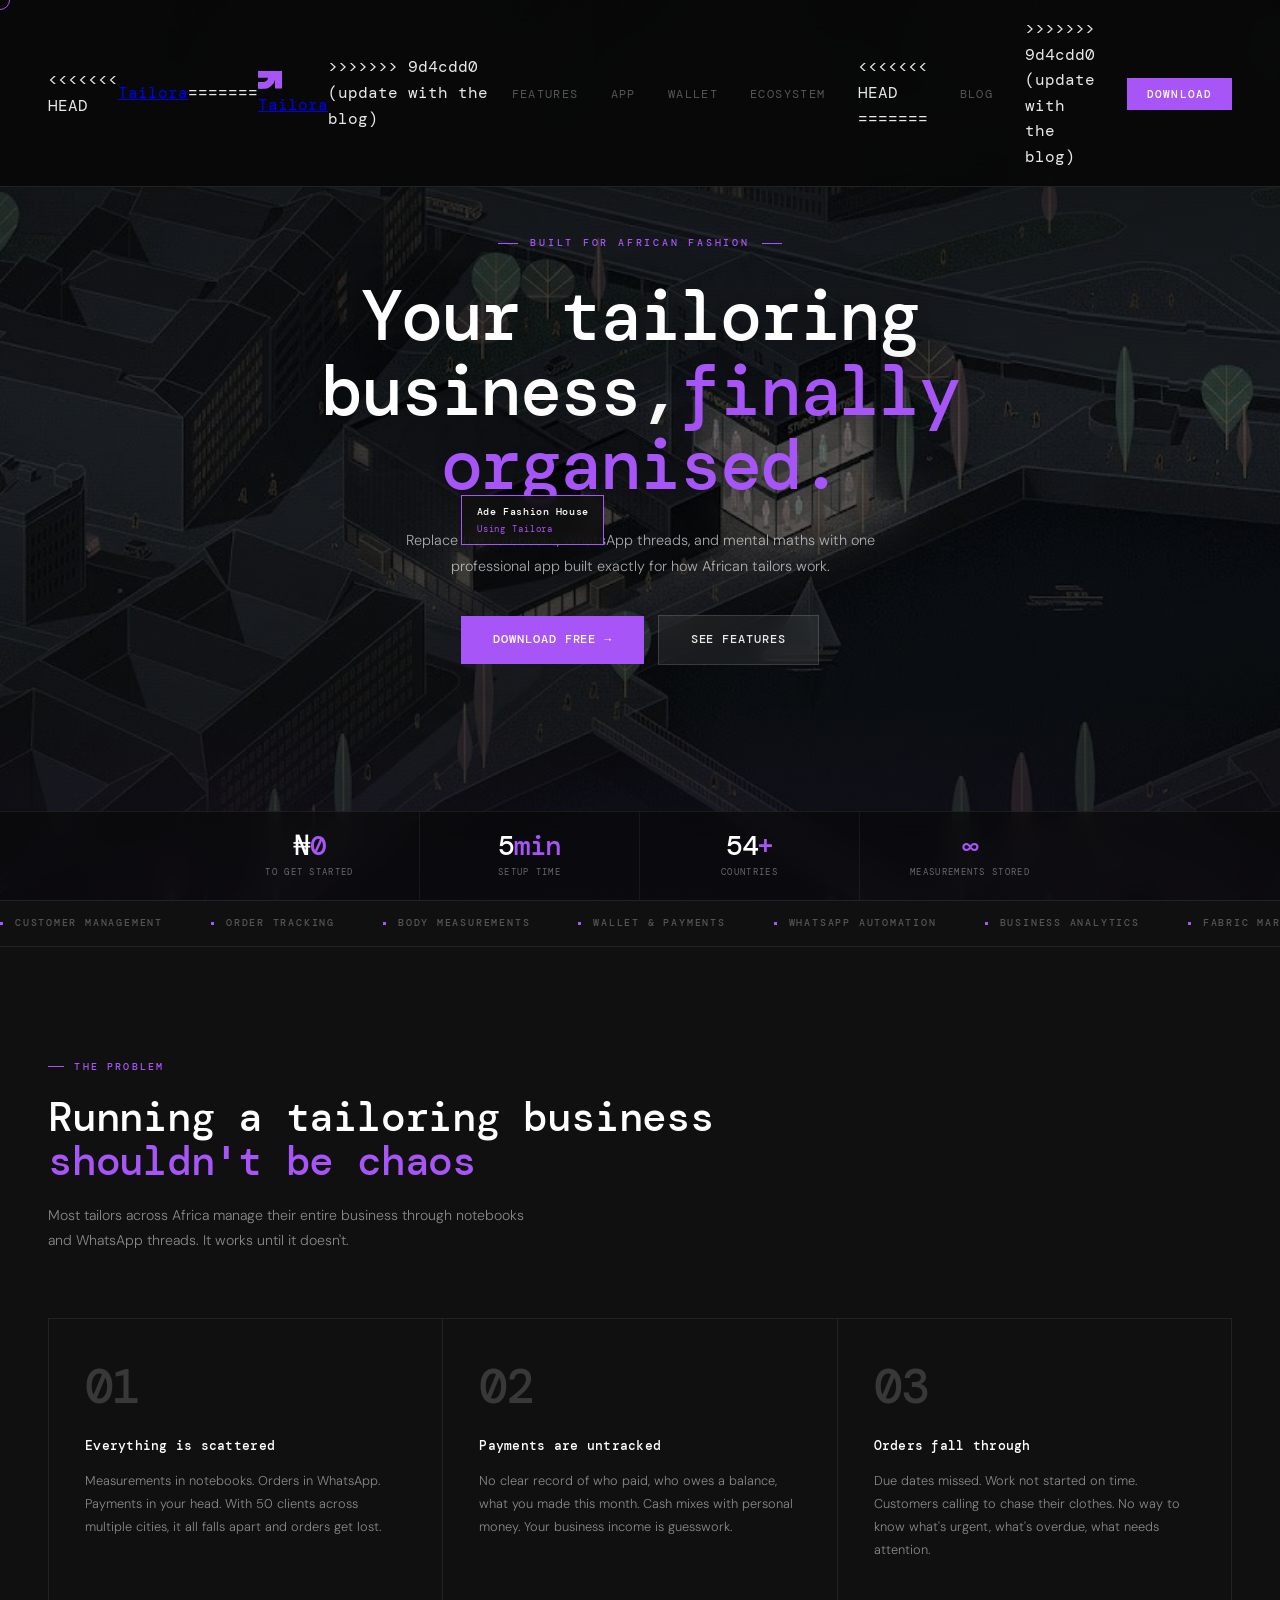
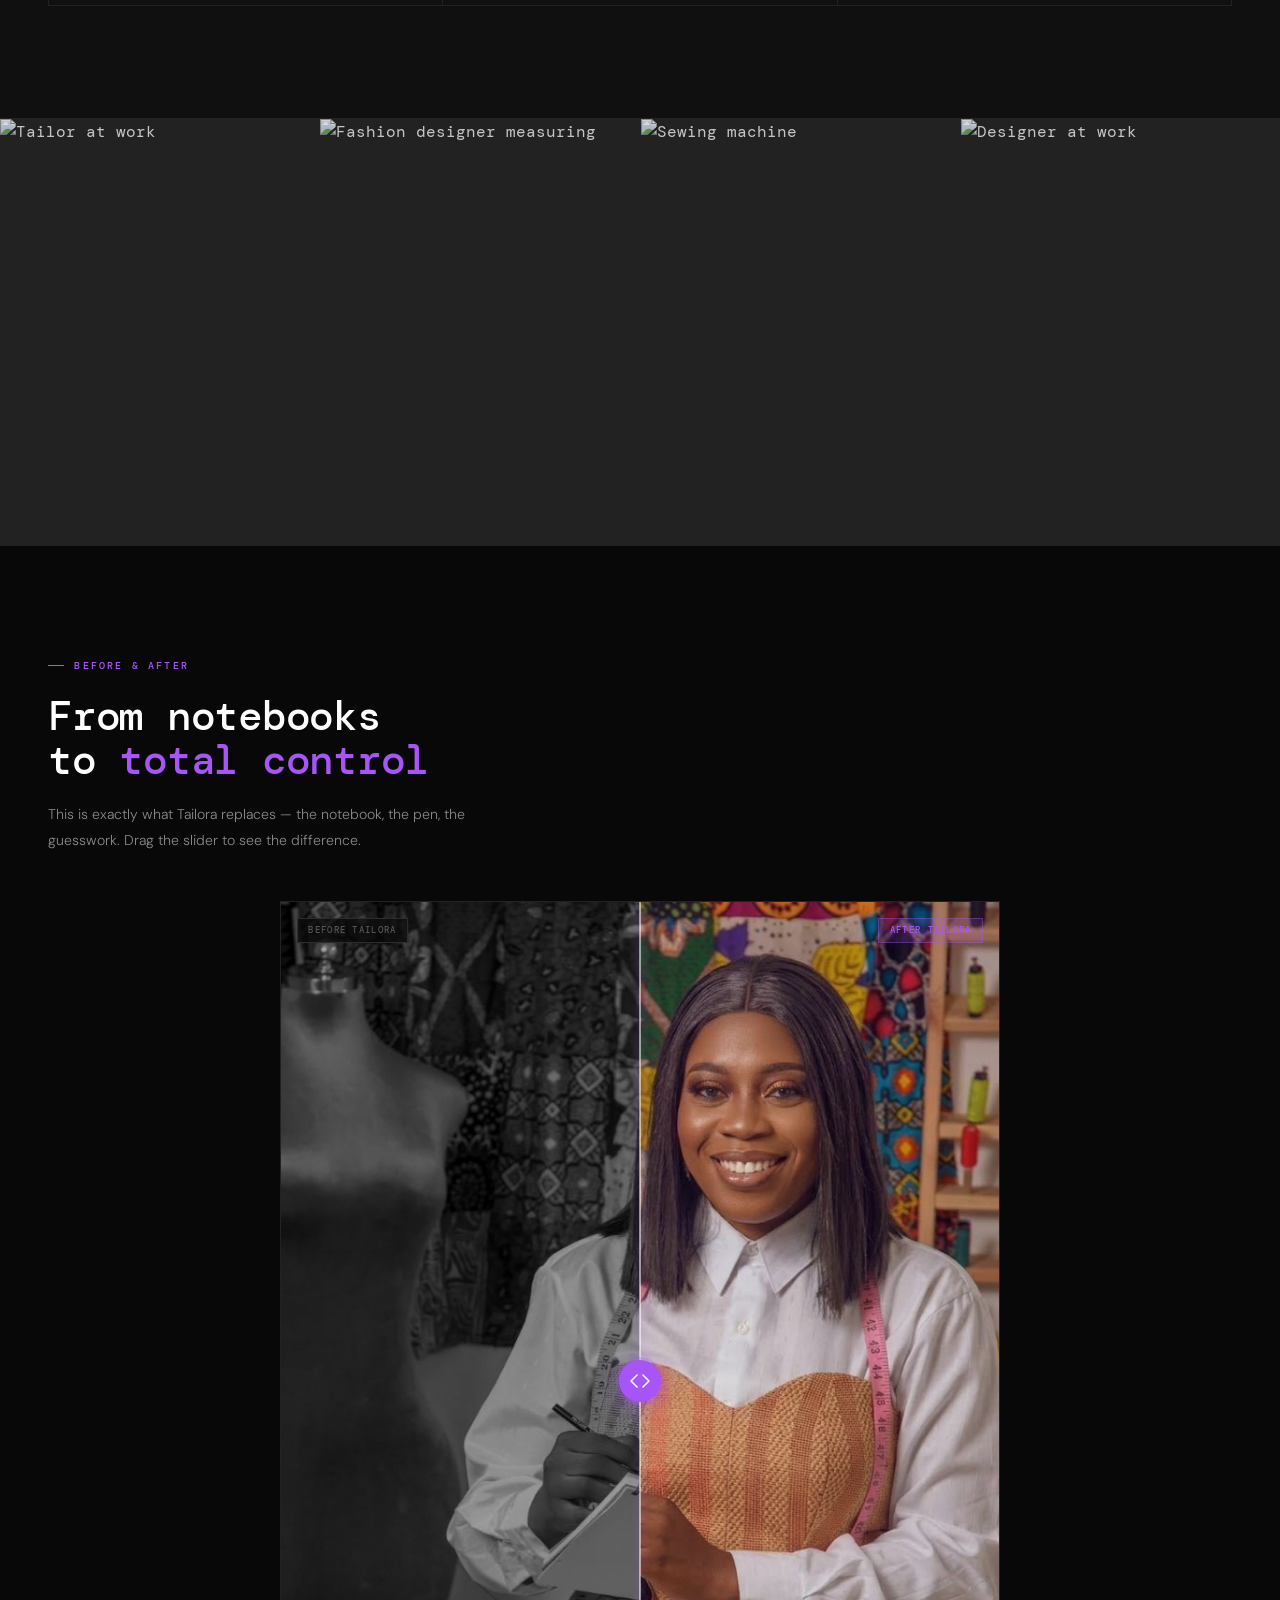
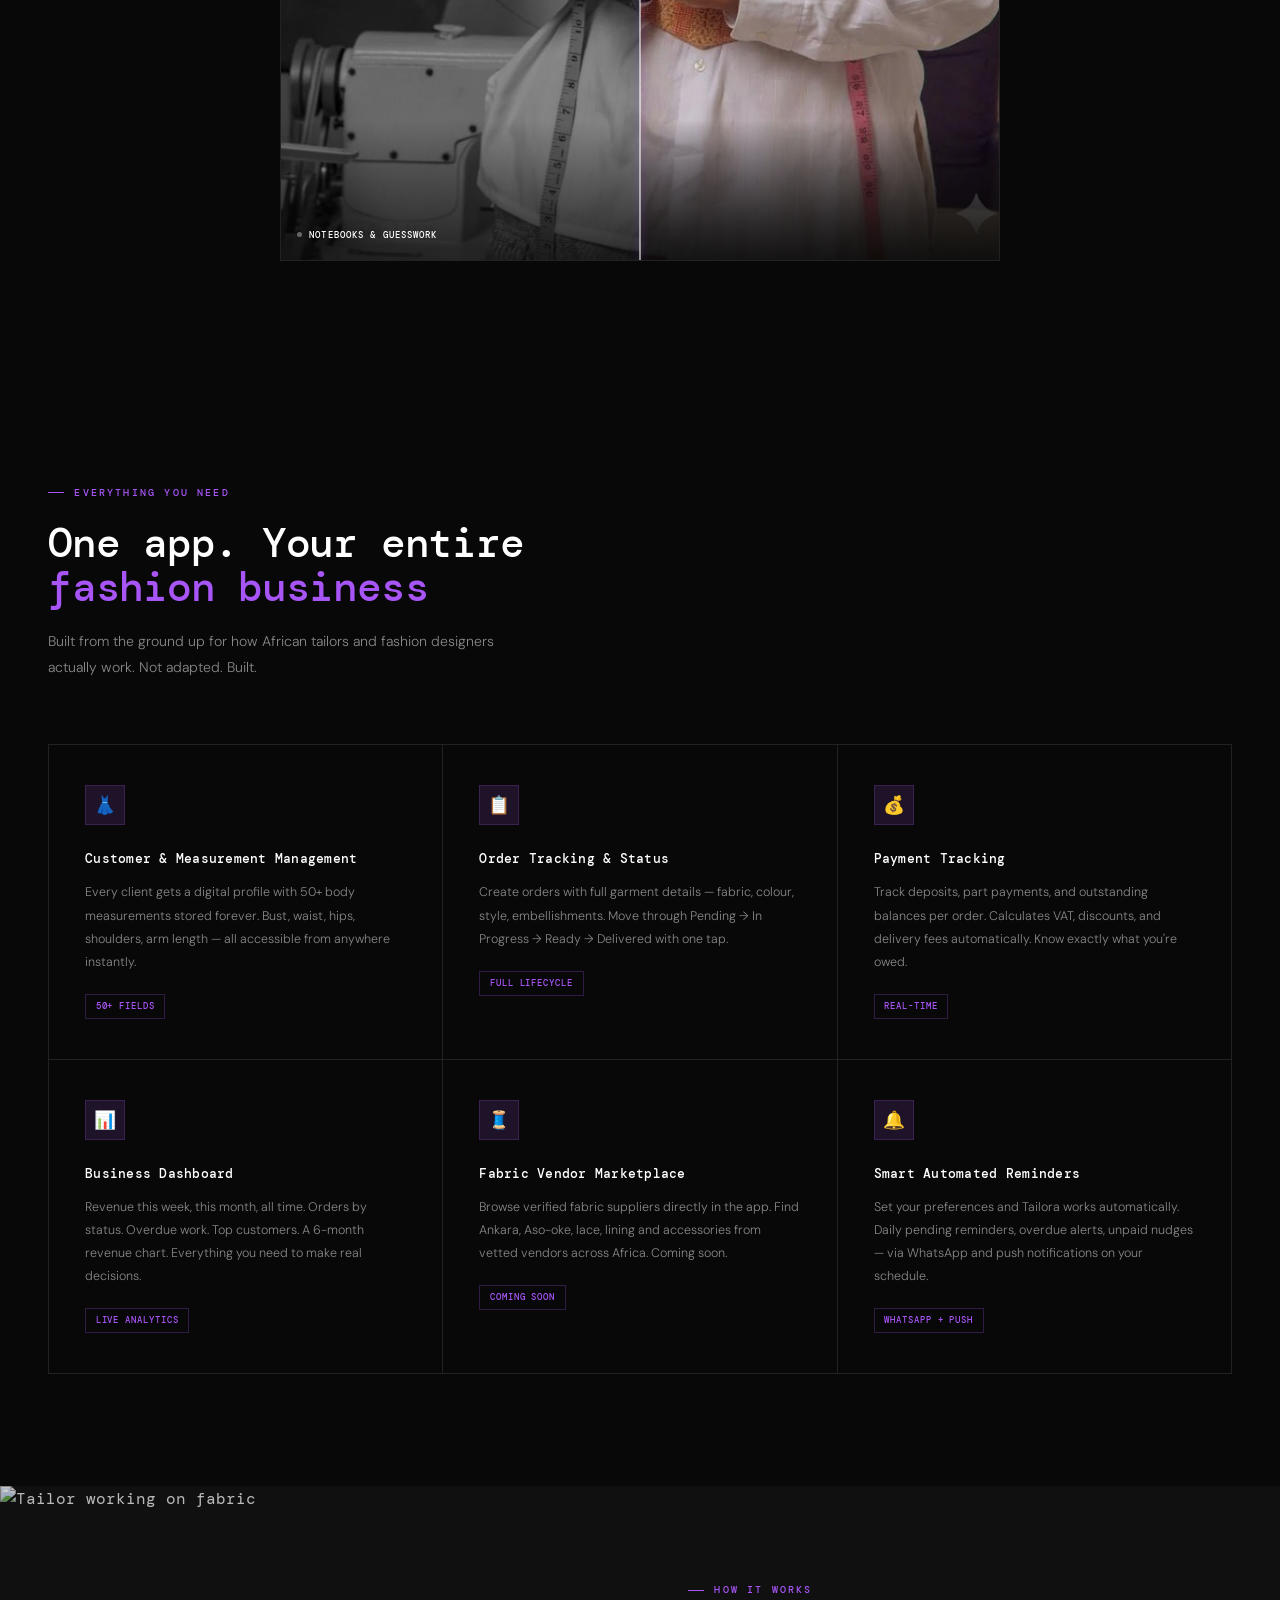
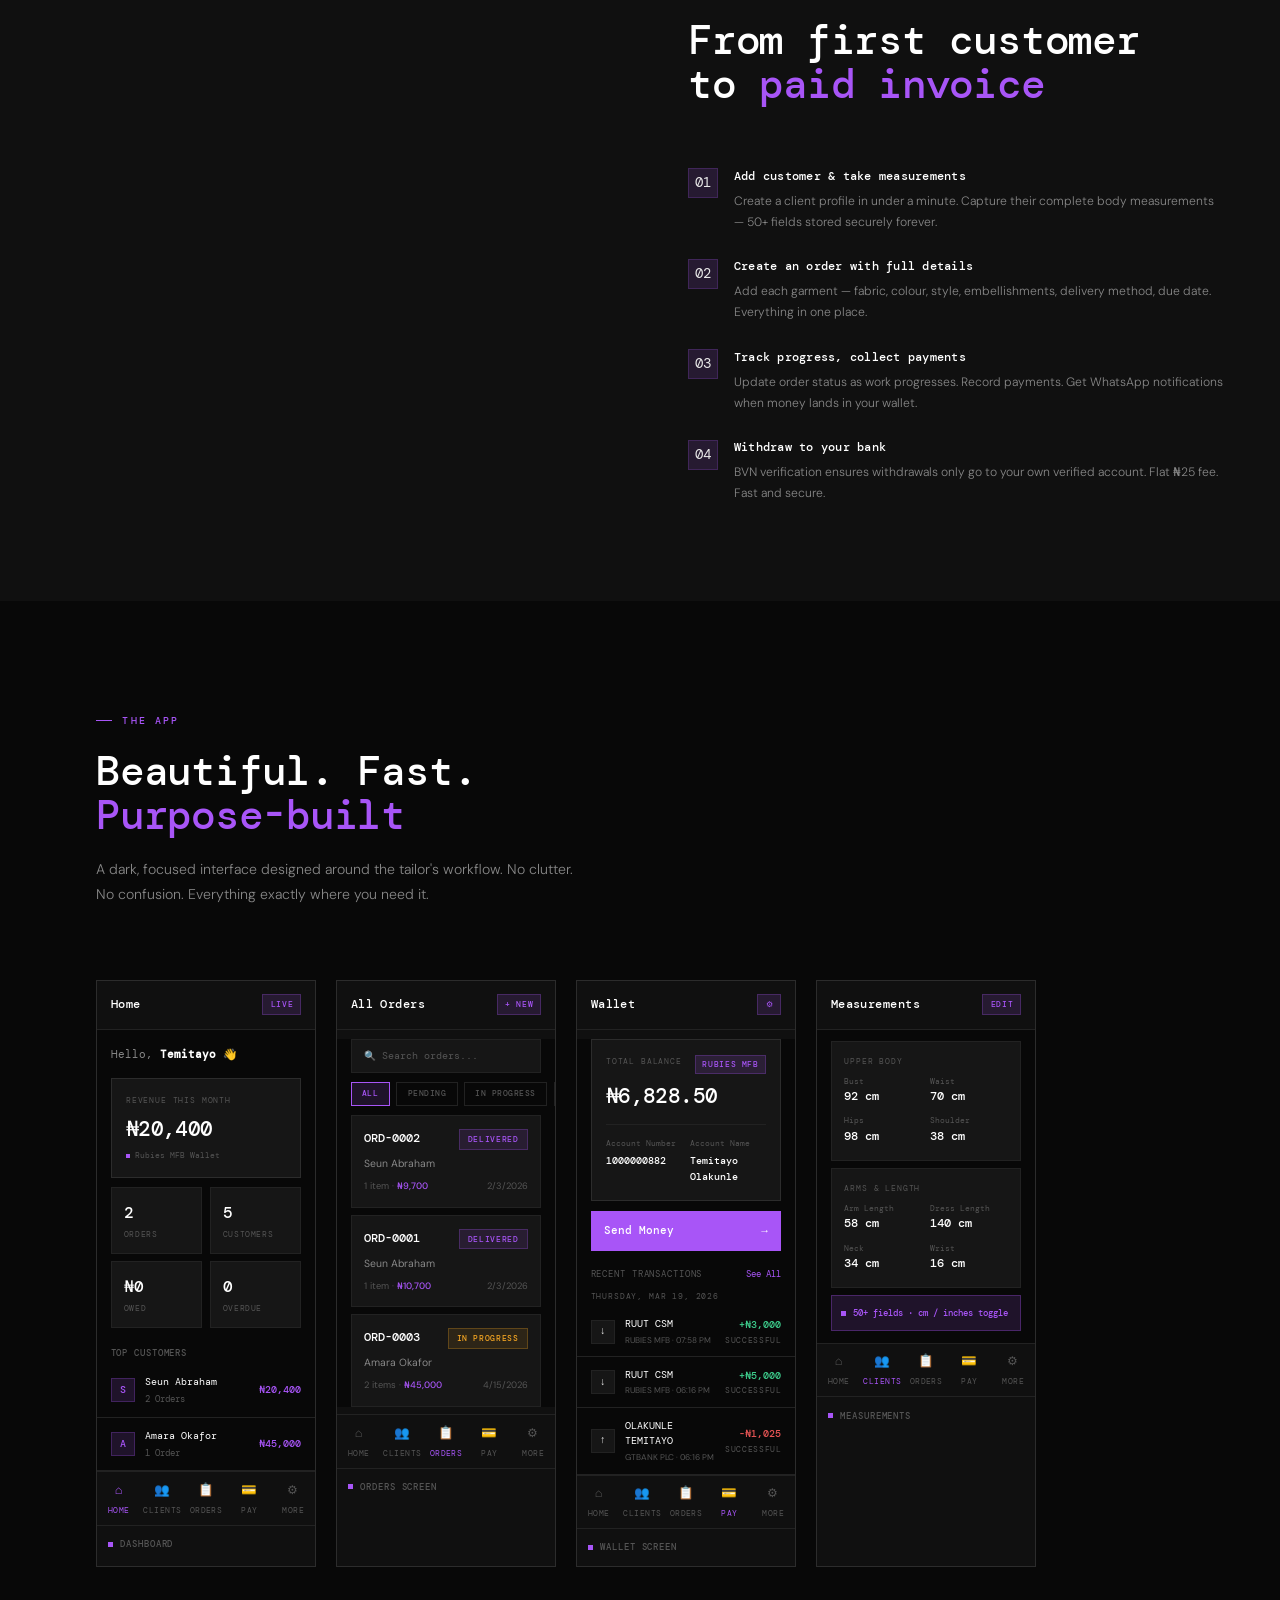
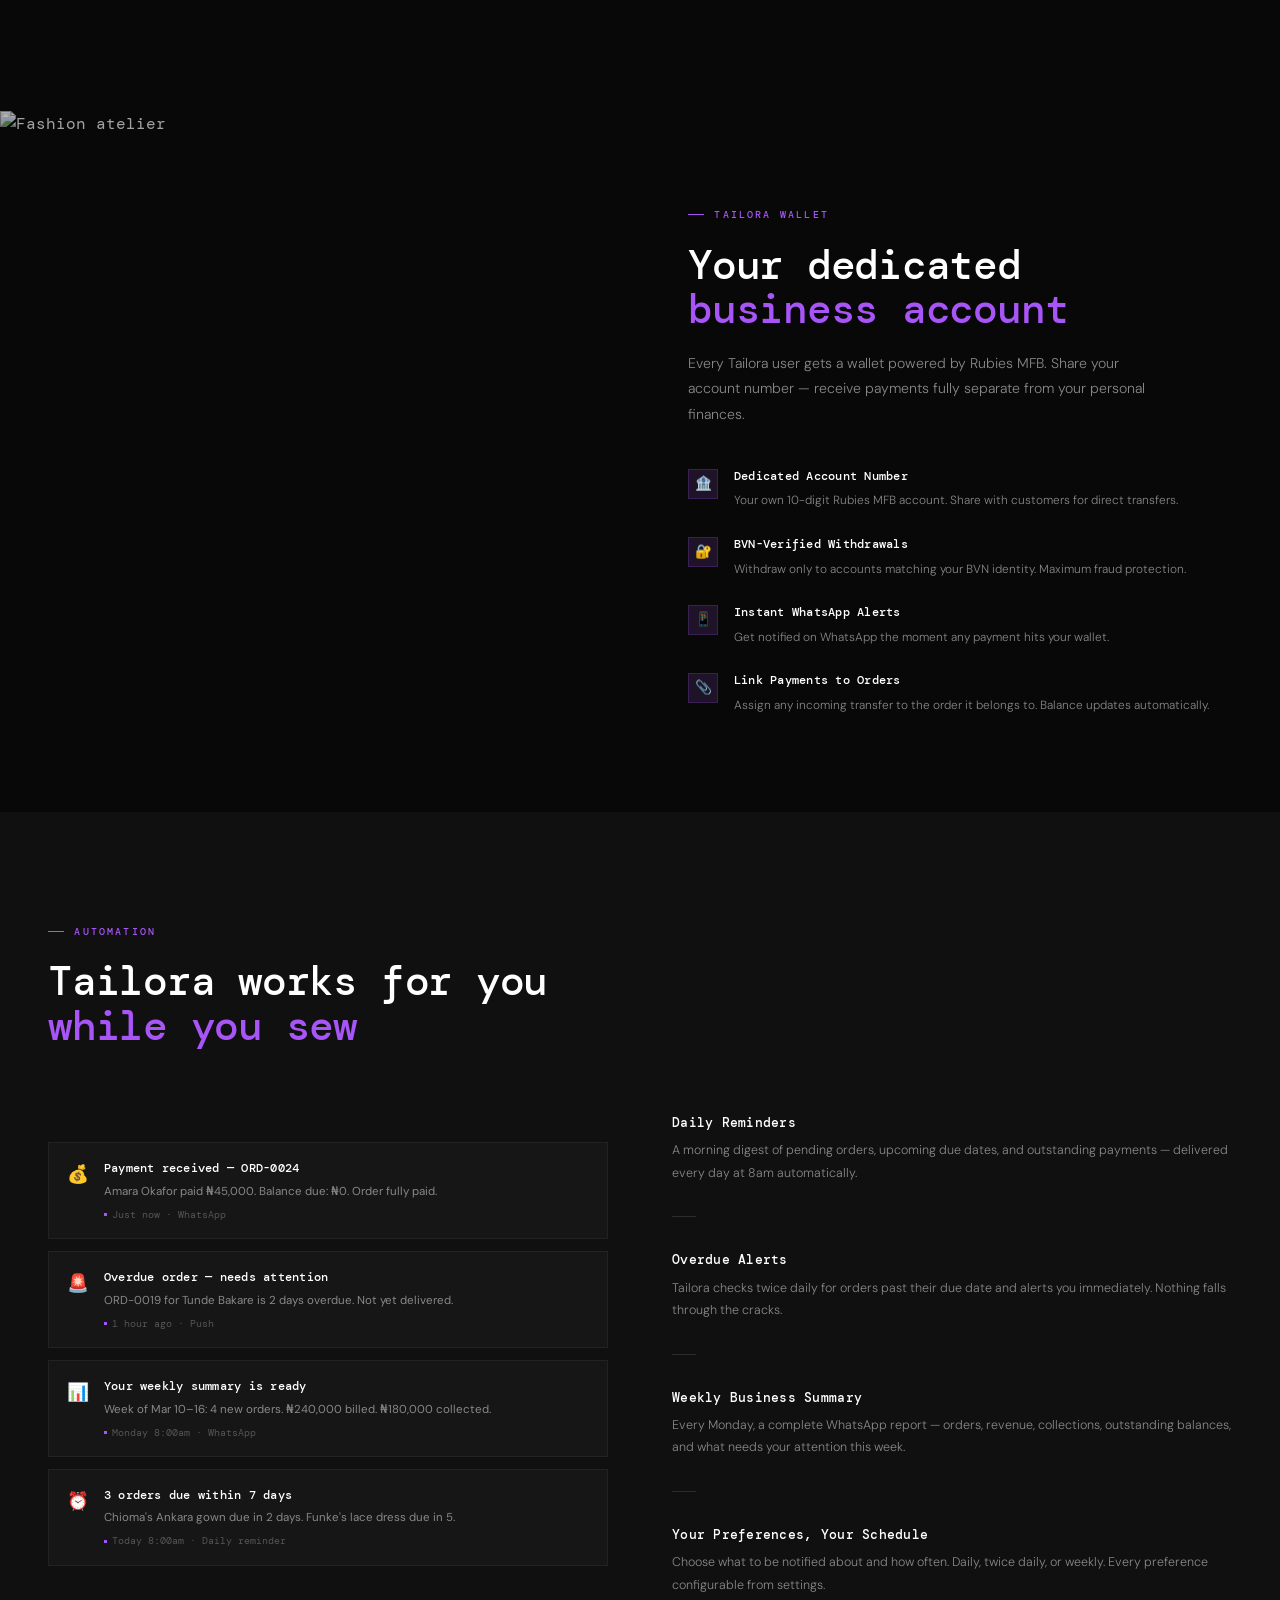
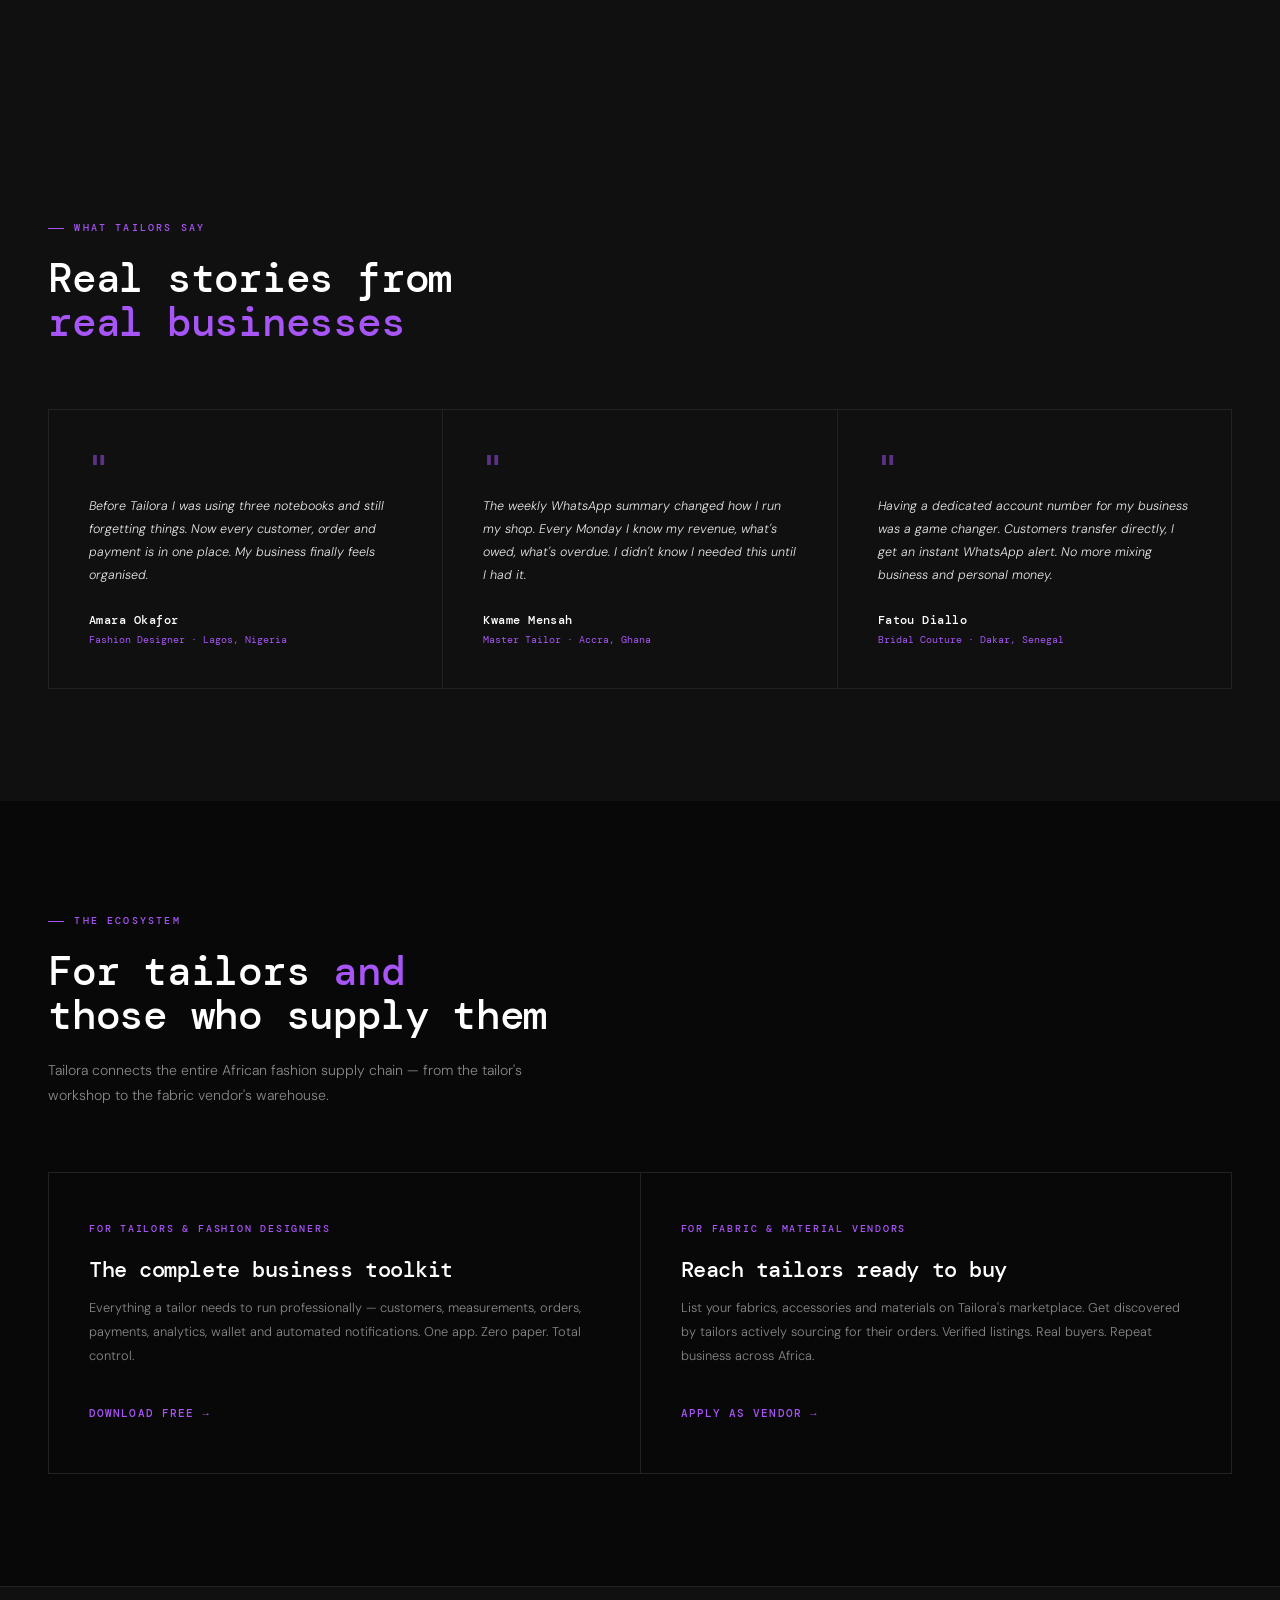
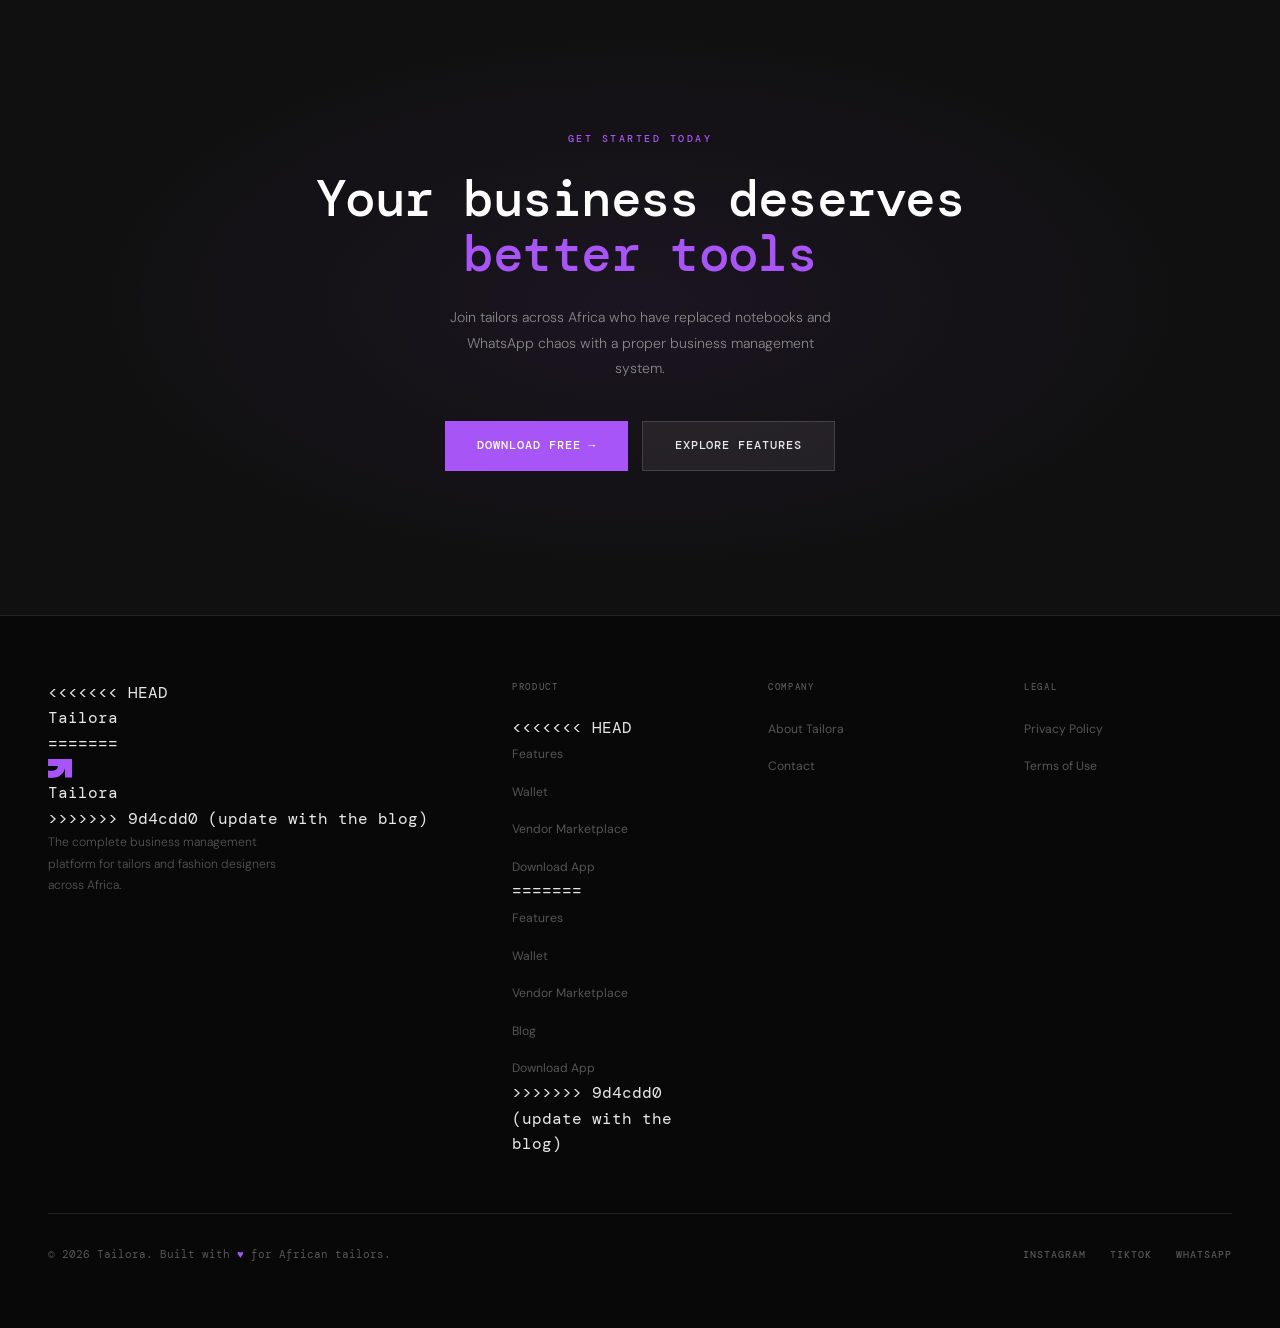
==== commit b0100a78: "updated the conflicts" ====
--- a/index.html
+++ b/index.html
@@ -62,7 +62,12 @@
       background:rgba(8,8,8,.92);backdrop-filter:blur(20px);
       border-bottom:1px solid var(--b1);
     }
+<<<<<<< HEAD
     .logo{font-family:'DM Mono',monospace;font-size:1.25rem;font-weight:500;color:var(--white);text-decoration:none;letter-spacing:-.02em}
+=======
+    .logo{font-family:'DM Mono',monospace;font-size:1.25rem;font-weight:500;color:var(--white);text-decoration:none;letter-spacing:-.02em;display:flex;align-items:center;gap:.55rem}
+    .logo img{width:24px;height:24px;object-fit:contain;display:block}
+>>>>>>> 9d4cdd0 (update with the blog)
     .logo span{color:var(--p)}
     .nav-links{display:flex;gap:2rem;list-style:none;align-items:center}
     .nav-links a{font-size:.72rem;font-weight:400;letter-spacing:.12em;text-transform:uppercase;color:var(--t3);text-decoration:none;transition:color .2s}
@@ -364,7 +369,12 @@
     /* ── FOOTER ── */
     footer{background:var(--bg);border-top:1px solid var(--b1);padding:4rem 3rem}
     .footer-grid{display:grid;grid-template-columns:2fr 1fr 1fr 1fr;gap:3rem;margin-bottom:3.5rem}
+<<<<<<< HEAD
     .footer-logo{font-size:1.15rem;font-weight:500;color:var(--white);margin-bottom:1rem;letter-spacing:-.02em}
+=======
+    .footer-logo{font-size:1.15rem;font-weight:500;color:var(--white);margin-bottom:1rem;letter-spacing:-.02em;display:flex;align-items:center;gap:.55rem}
+    .footer-logo img{width:24px;height:24px;object-fit:contain;display:block}
+>>>>>>> 9d4cdd0 (update with the blog)
     .footer-logo span{color:var(--p)}
     .footer-desc{font-size:.76rem;font-weight:300;line-height:1.8;color:var(--t3);max-width:240px;font-family:'DM Sans',sans-serif}
     .fc-title{font-size:.58rem;font-weight:500;letter-spacing:.18em;text-transform:uppercase;color:var(--t3);margin-bottom:1.25rem}
@@ -528,13 +538,21 @@
 
 <!-- NAV -->
 <nav>
+<<<<<<< HEAD
   <a href="#" class="logo">Tailor<span>a</span></a>
+=======
+  <a href="#" class="logo"><img src="favicon.svg" alt="" aria-hidden="true"/>Tailor<span>a</span></a>
+>>>>>>> 9d4cdd0 (update with the blog)
   <ul class="nav-links" id="navLinks">
     <li><a href="#features">Features</a></li>
     <li><a href="#app">App</a></li>
     <li><a href="#wallet">Wallet</a></li>
     <li><a href="#vendors">Ecosystem</a></li>
-    <li><a href="#" class="btn-nav">Download</a></li>
+<<<<<<< HEAD
+=======
+    <li><a href="blog/">Blog</a></li>
+>>>>>>> 9d4cdd0 (update with the blog)
+    <li><a href="https://onelink.to/qt6pqw" class="btn-nav">Download</a></li>
   </ul>
   <div class="nav-toggle" id="navToggle">
     <span></span><span></span><span></span>
@@ -558,7 +576,7 @@
     <h1>Your tailoring business,<span class="acc">finally organised.</span></h1>
     <p class="hero-sub">Replace the notebooks, WhatsApp threads, and mental maths with one professional app built exactly for how African tailors work.</p>
     <div class="btns">
-      <a href="#" class="btn btn-p">Download Free →</a>
+      <a href="https://onelink.to/qt6pqw" class="btn btn-p">Download Free →</a>
       <a href="#features" class="btn btn-o">See Features</a>
     </div>
   </div>
@@ -941,7 +959,7 @@
       <div class="v-ey">For Tailors & Fashion Designers</div>
       <div class="v-title">The complete business toolkit</div>
       <p class="v-text">Everything a tailor needs to run professionally — customers, measurements, orders, payments, analytics, wallet and automated notifications. One app. Zero paper. Total control.</p>
-      <a href="#" class="v-link">Download Free →</a>
+      <a href="https://onelink.to/qt6pqw" class="v-link">Download Free →</a>
     </div>
     <div class="vendor-card rev d2">
       <div class="v-ey">For Fabric & Material Vendors</div>
@@ -960,7 +978,7 @@
     <h2 class="cta-h">Your business deserves<br/><span class="acc">better tools</span></h2>
     <p class="cta-sub">Join tailors across Africa who have replaced notebooks and WhatsApp chaos with a proper business management system.</p>
     <div class="cta-btns">
-      <a href="#" class="btn btn-p">Download Free →</a>
+      <a href="https://onelink.to/qt6pqw" class="btn btn-p">Download Free →</a>
       <a href="#features" class="btn btn-o">Explore Features</a>
     </div>
   </div>
@@ -970,12 +988,20 @@
 <footer>
   <div class="footer-grid">
     <div>
+<<<<<<< HEAD
       <div class="footer-logo">Tailor<span>a</span></div>
+=======
+      <div class="footer-logo"><img src="favicon.svg" alt="" aria-hidden="true"/>Tailor<span>a</span></div>
+>>>>>>> 9d4cdd0 (update with the blog)
       <p class="footer-desc">The complete business management platform for tailors and fashion designers across Africa.</p>
     </div>
     <div>
       <div class="fc-title">Product</div>
-      <ul class="fc-links"><li><a href="#">Features</a></li><li><a href="#">Wallet</a></li><li><a href="#">Vendor Marketplace</a></li><li><a href="#">Download App</a></li></ul>
+<<<<<<< HEAD
+      <ul class="fc-links"><li><a href="#">Features</a></li><li><a href="#">Wallet</a></li><li><a href="#">Vendor Marketplace</a></li><li><a href="https://onelink.to/qt6pqw">Download App</a></li></ul>
+=======
+      <ul class="fc-links"><li><a href="#features">Features</a></li><li><a href="#wallet">Wallet</a></li><li><a href="#vendors">Vendor Marketplace</a></li><li><a href="blog/">Blog</a></li><li><a href="https://onelink.to/qt6pqw">Download App</a></li></ul>
+>>>>>>> 9d4cdd0 (update with the blog)
     </div>
     <div>
       <div class="fc-title">Company</div>
@@ -1097,5 +1123,6 @@
   "inLanguage": "en"
 }
 </script>
+  <script id="ACXConnectScript" type="text/javascript" src="https://engage.ruut.chat/rui/websites/6a1b6132aebc6/connect-js"></script>
 </body>
 </html>
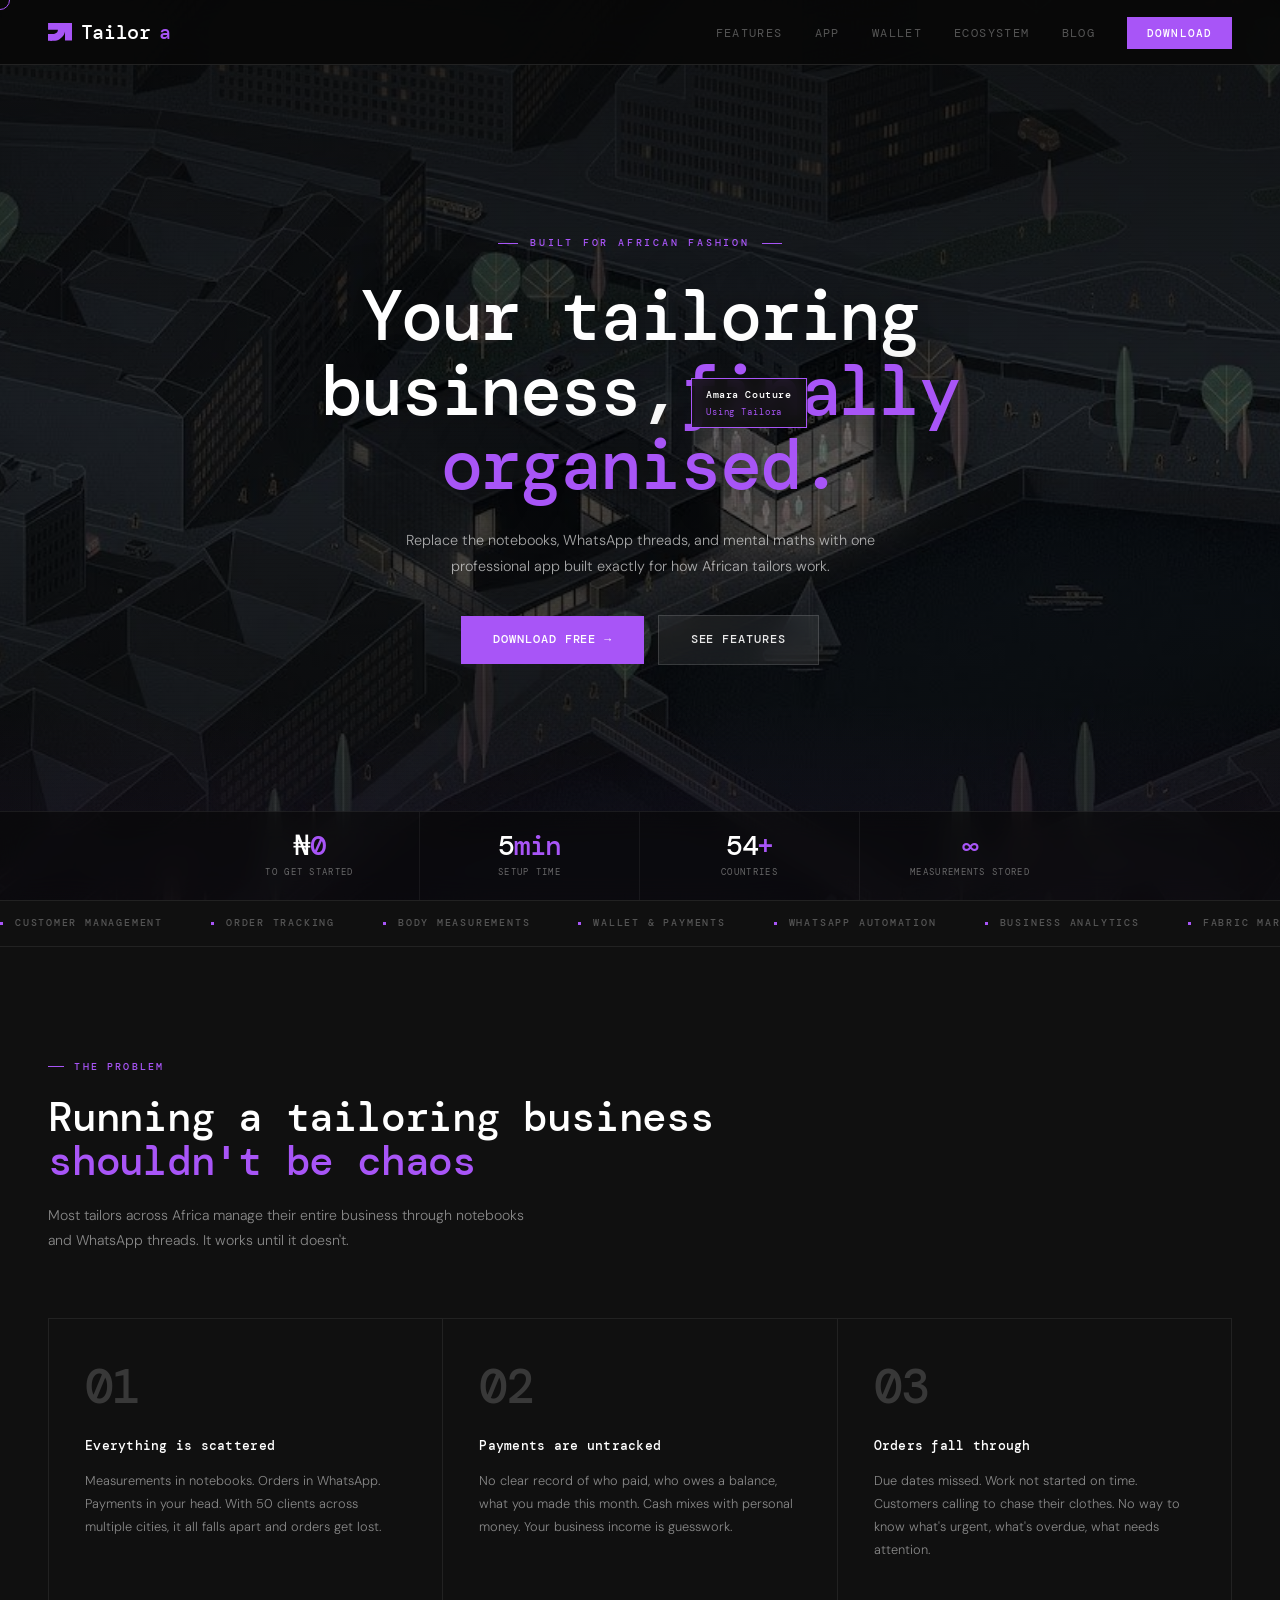
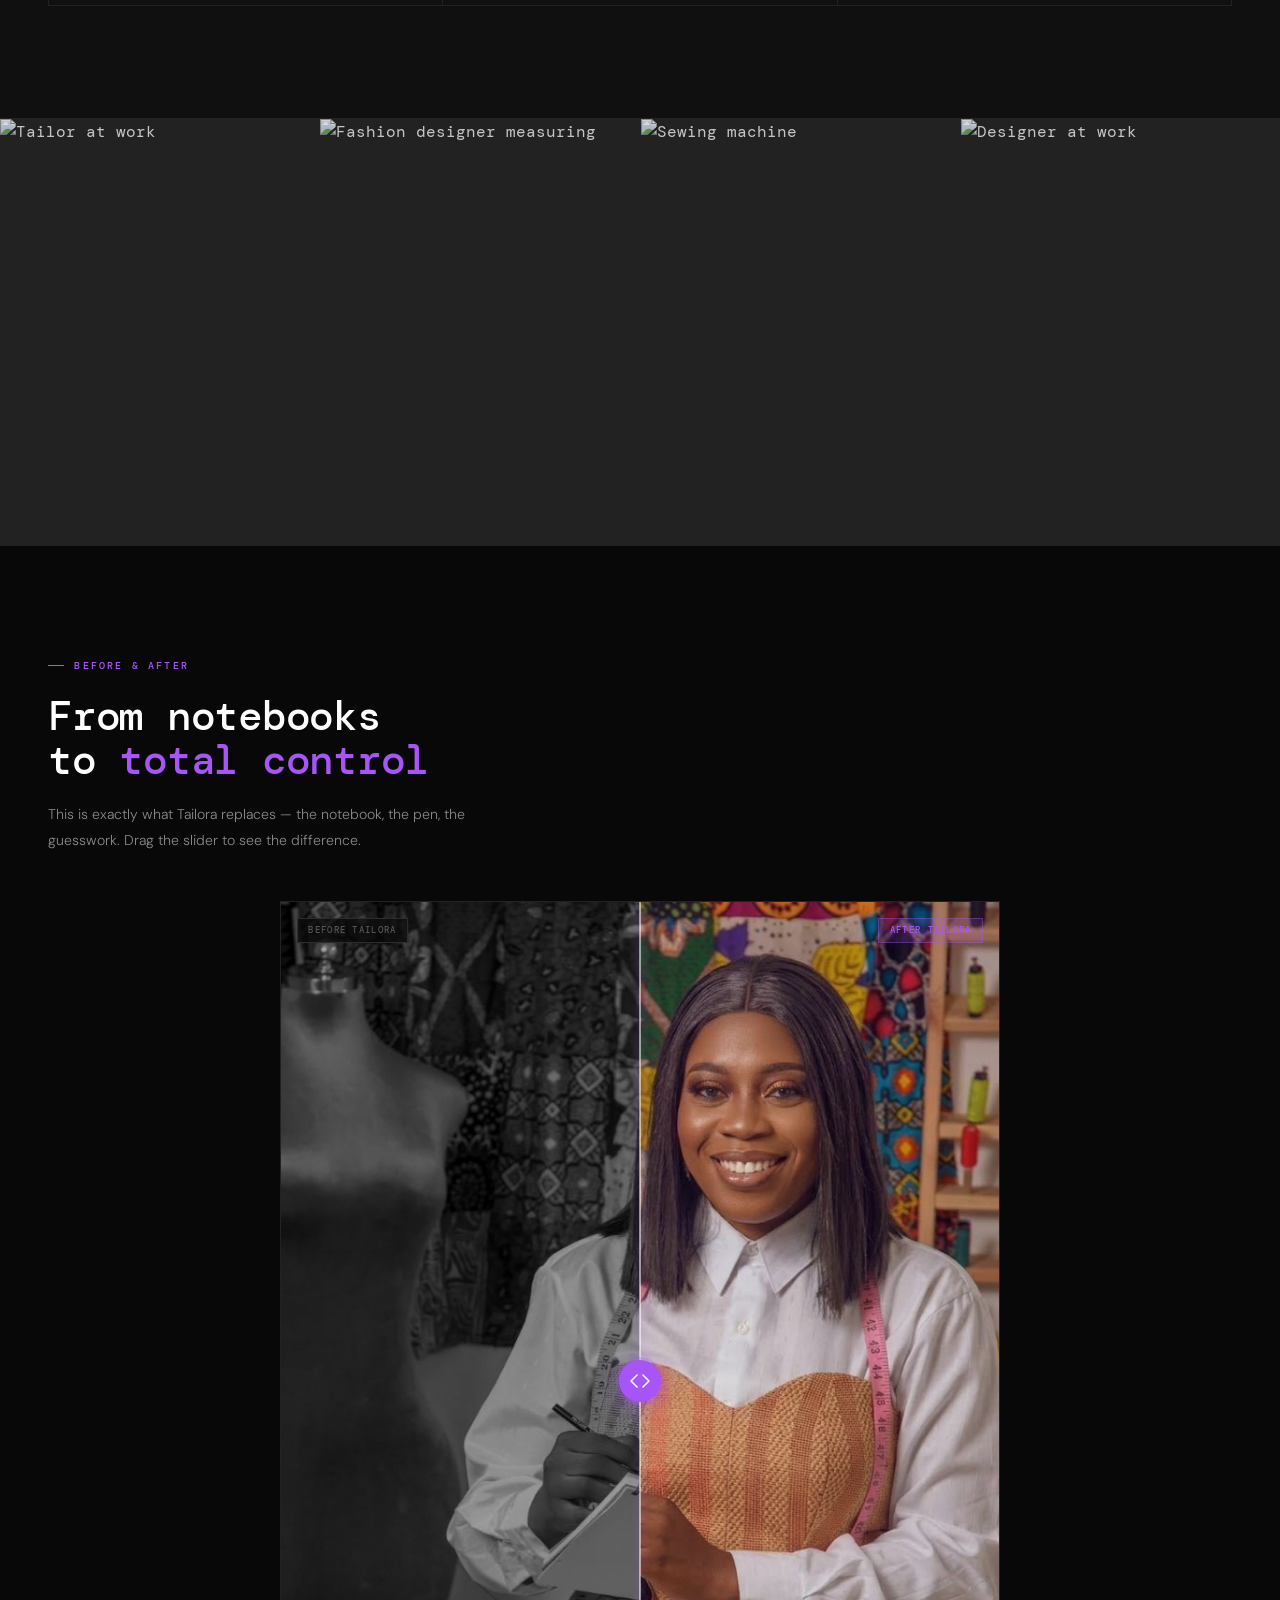
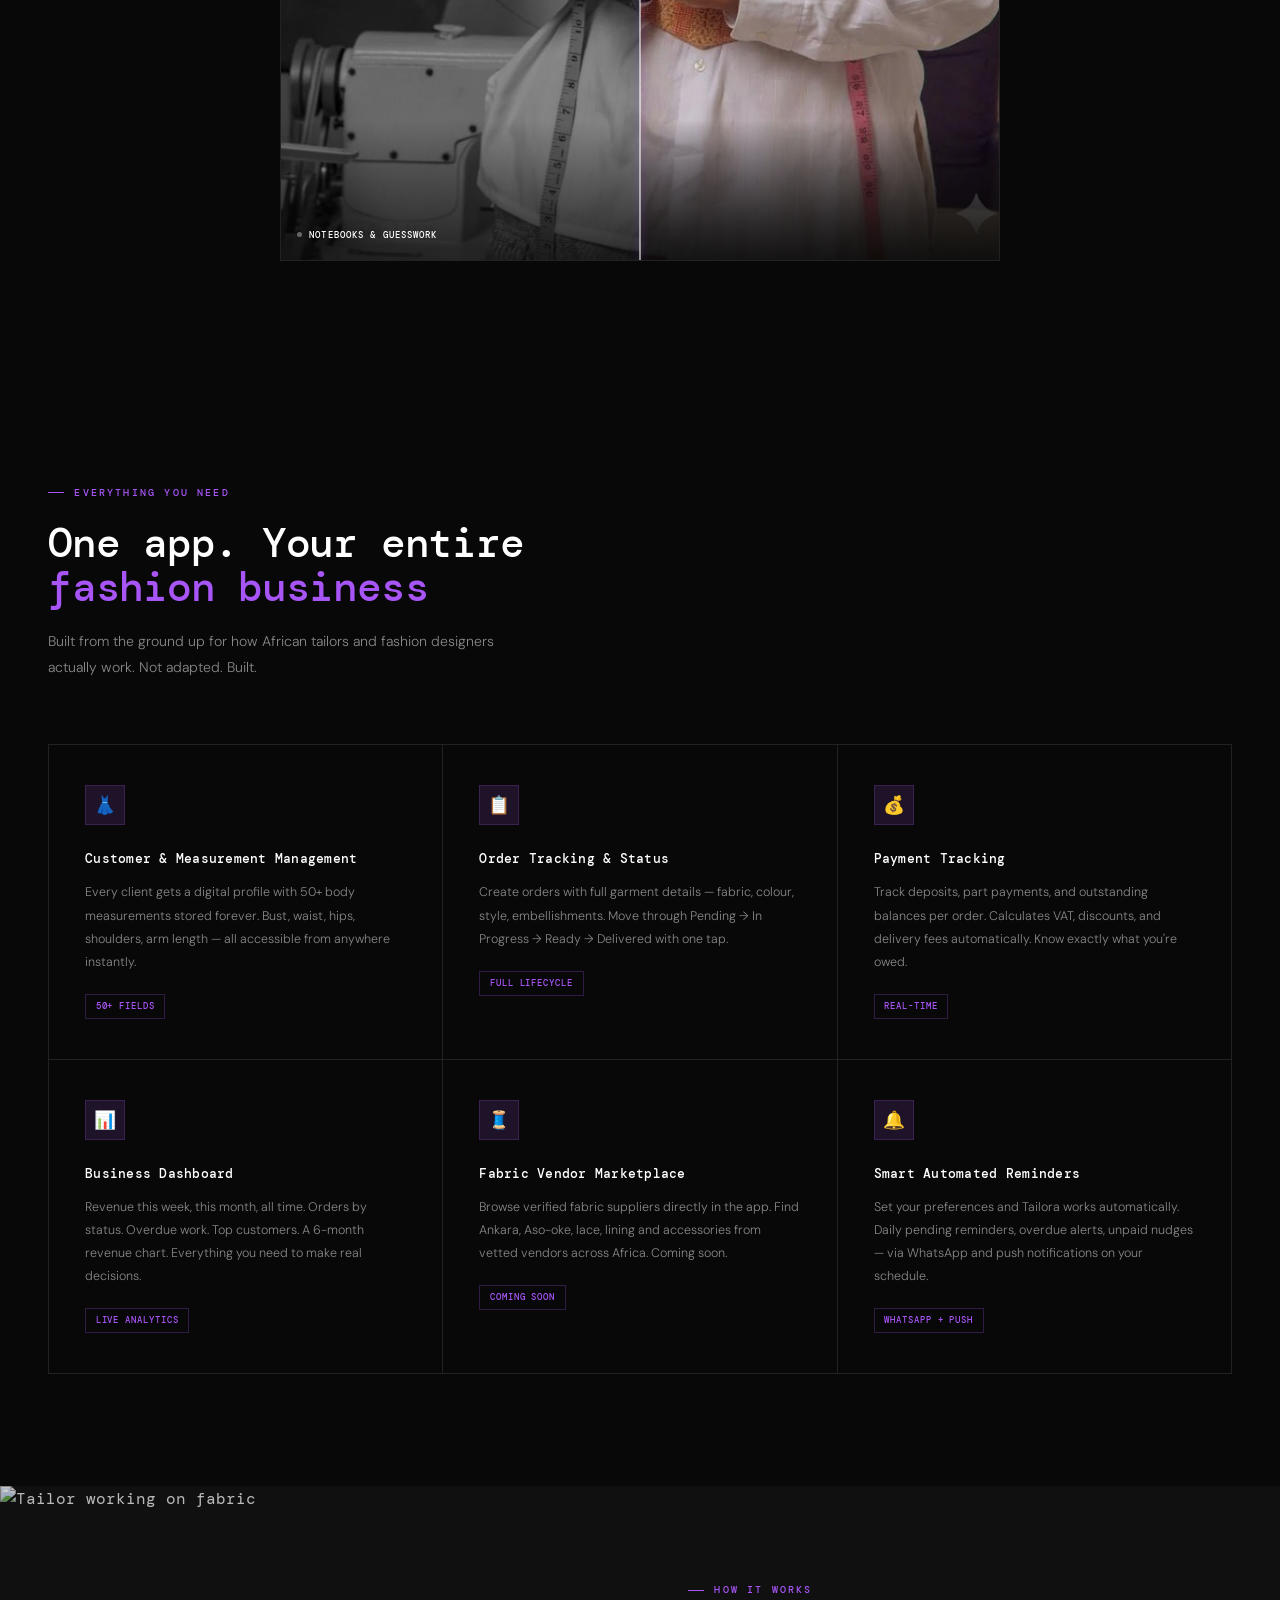
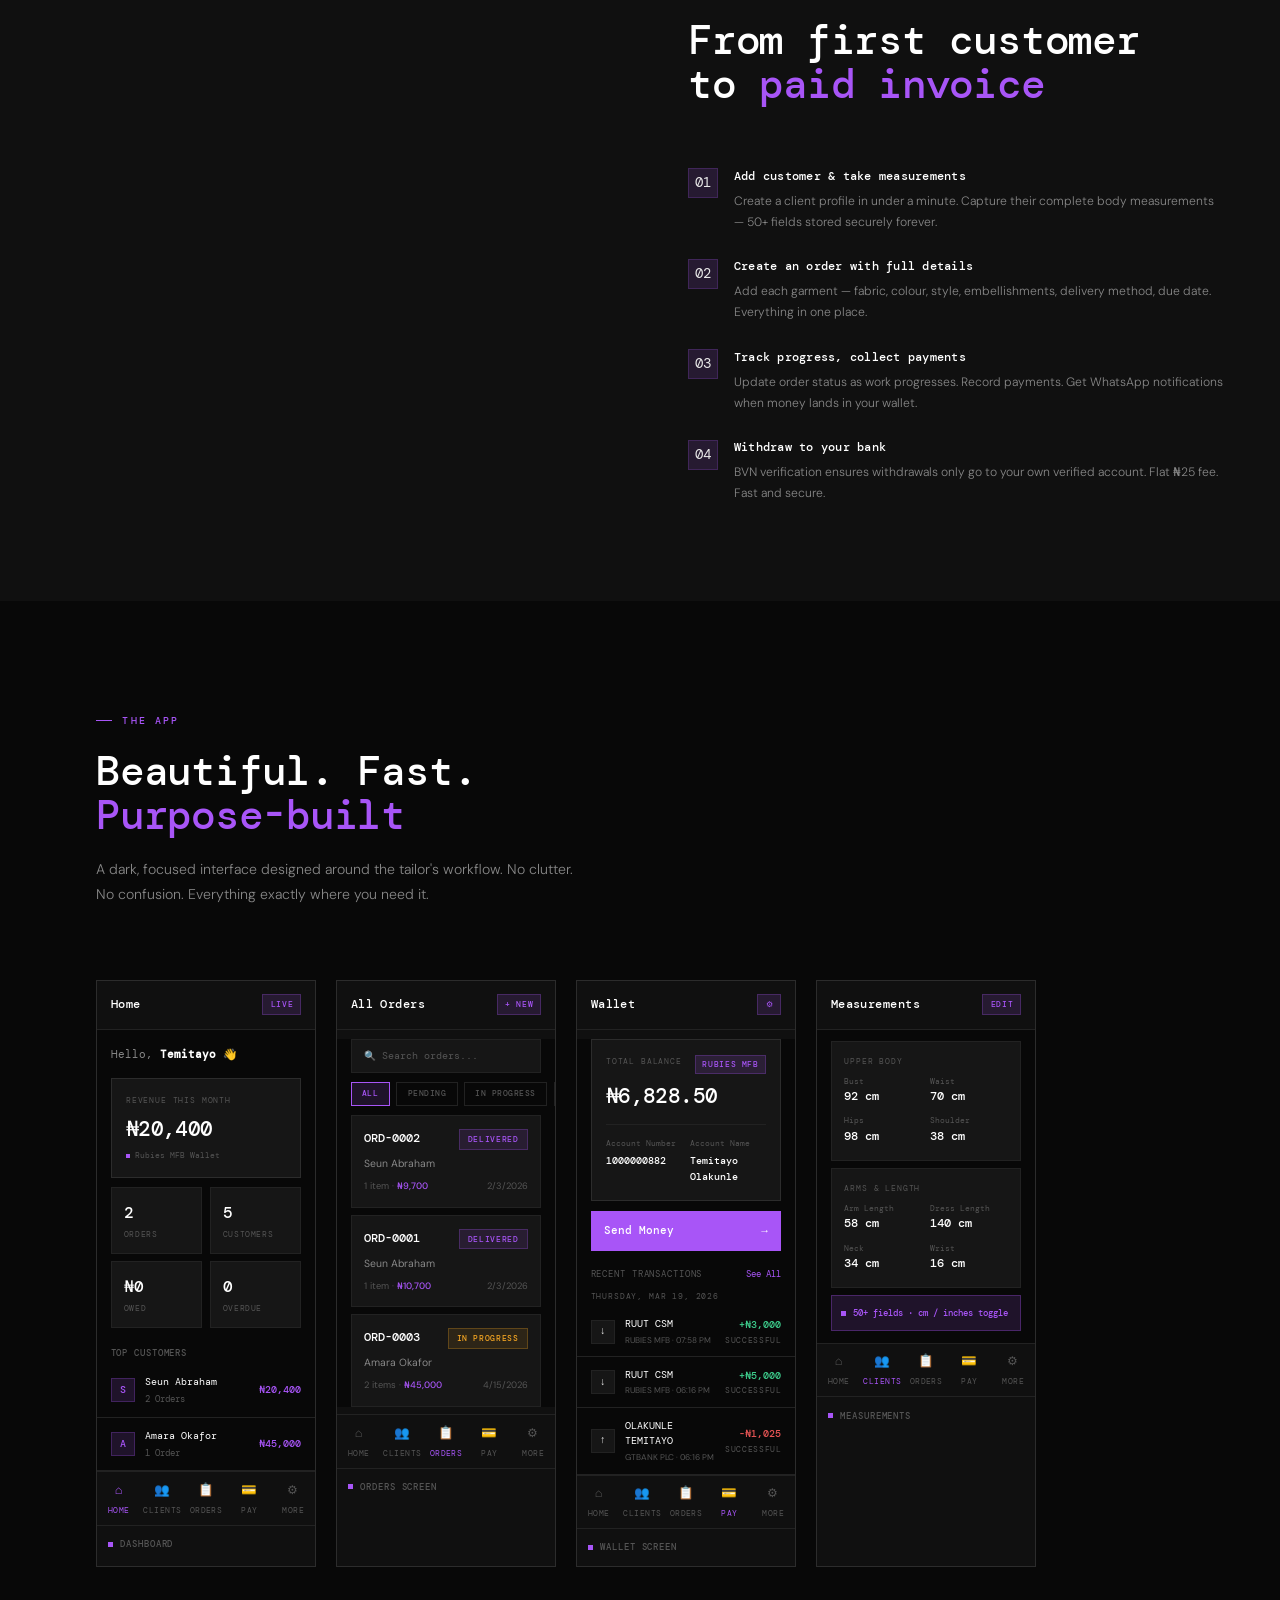
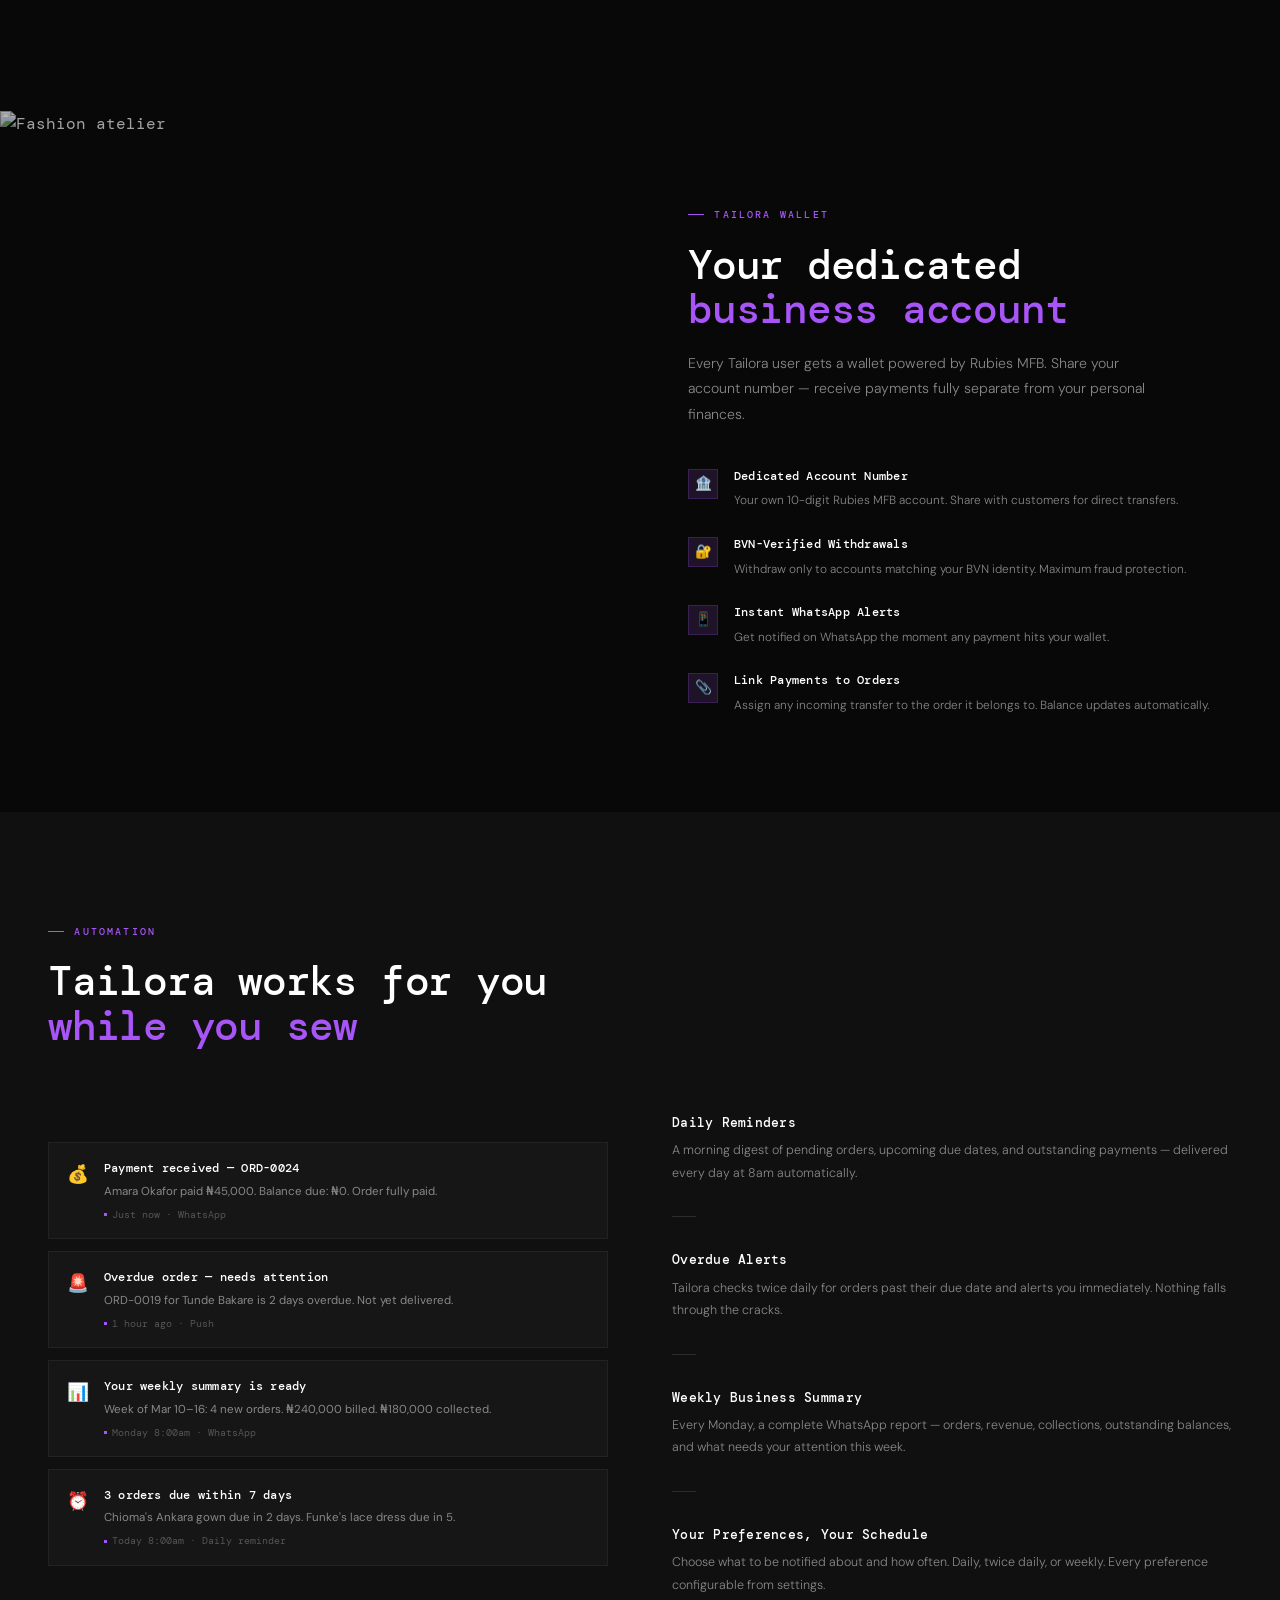
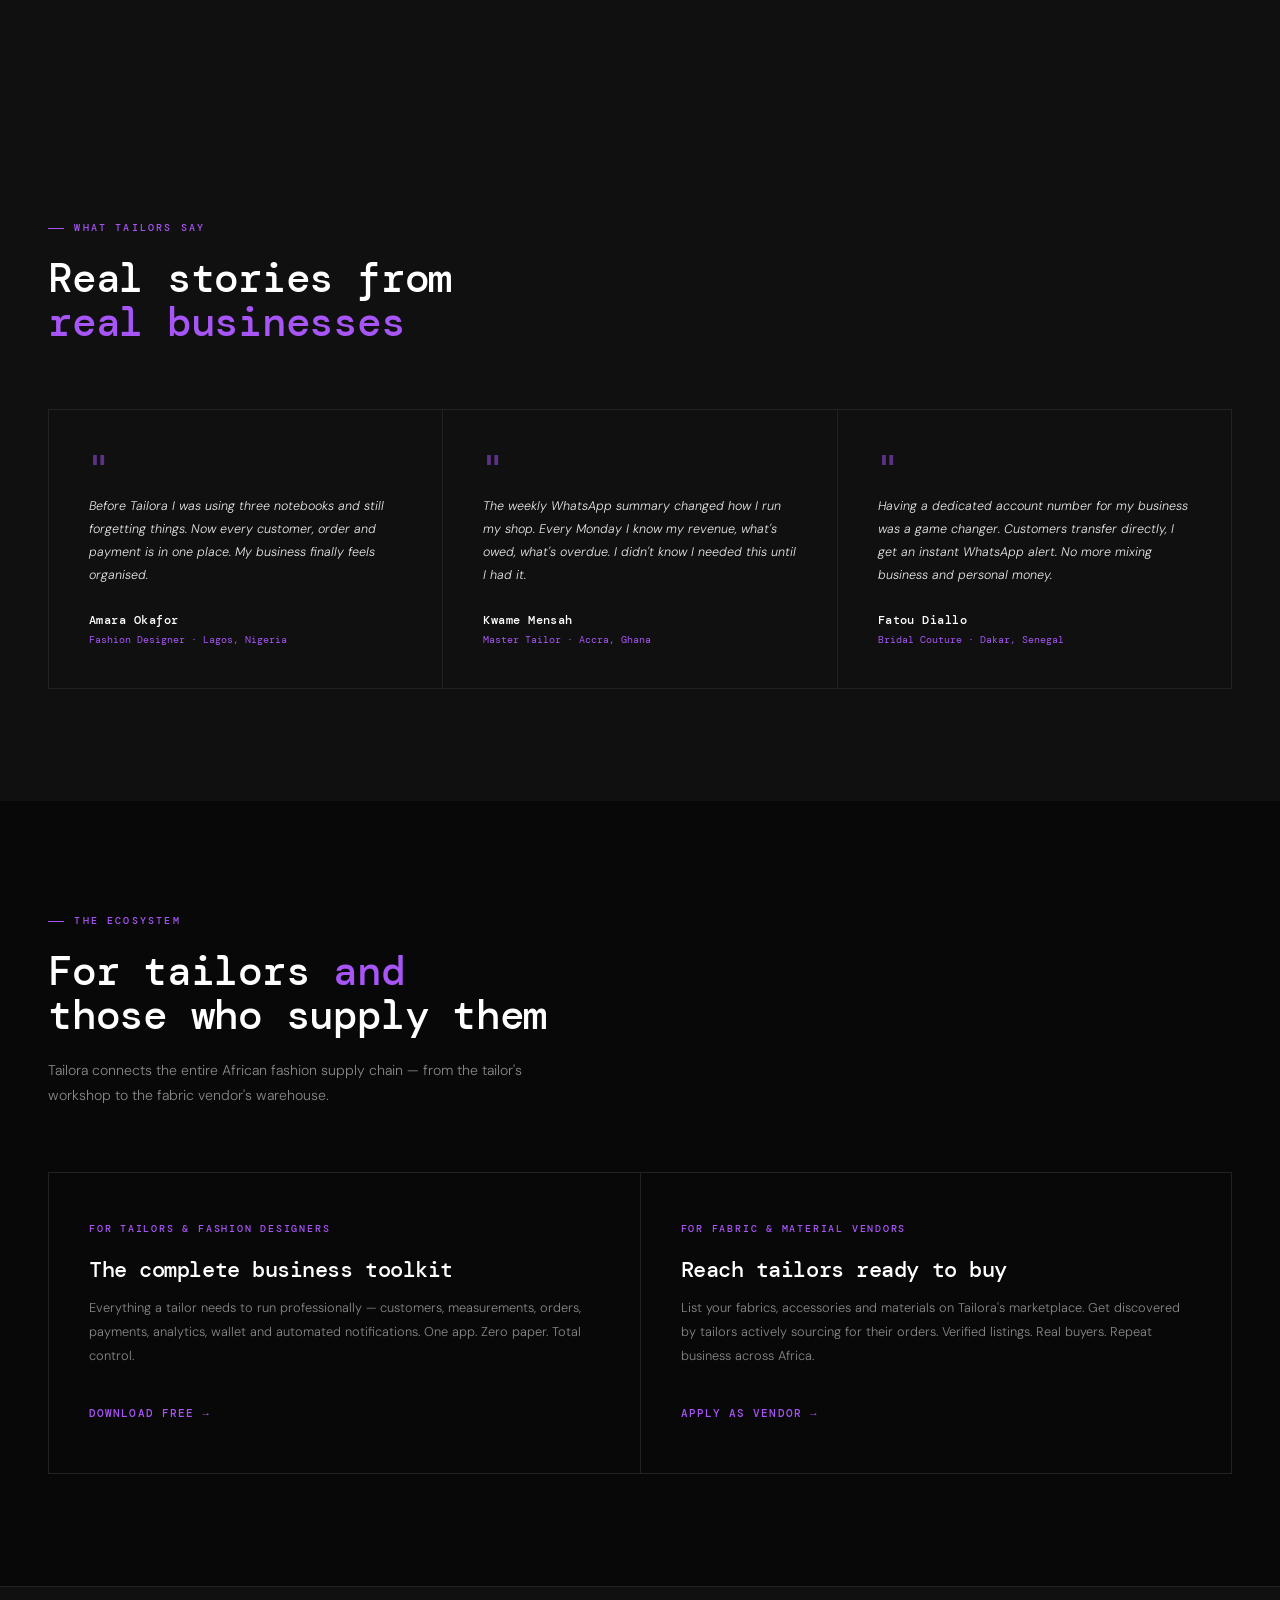
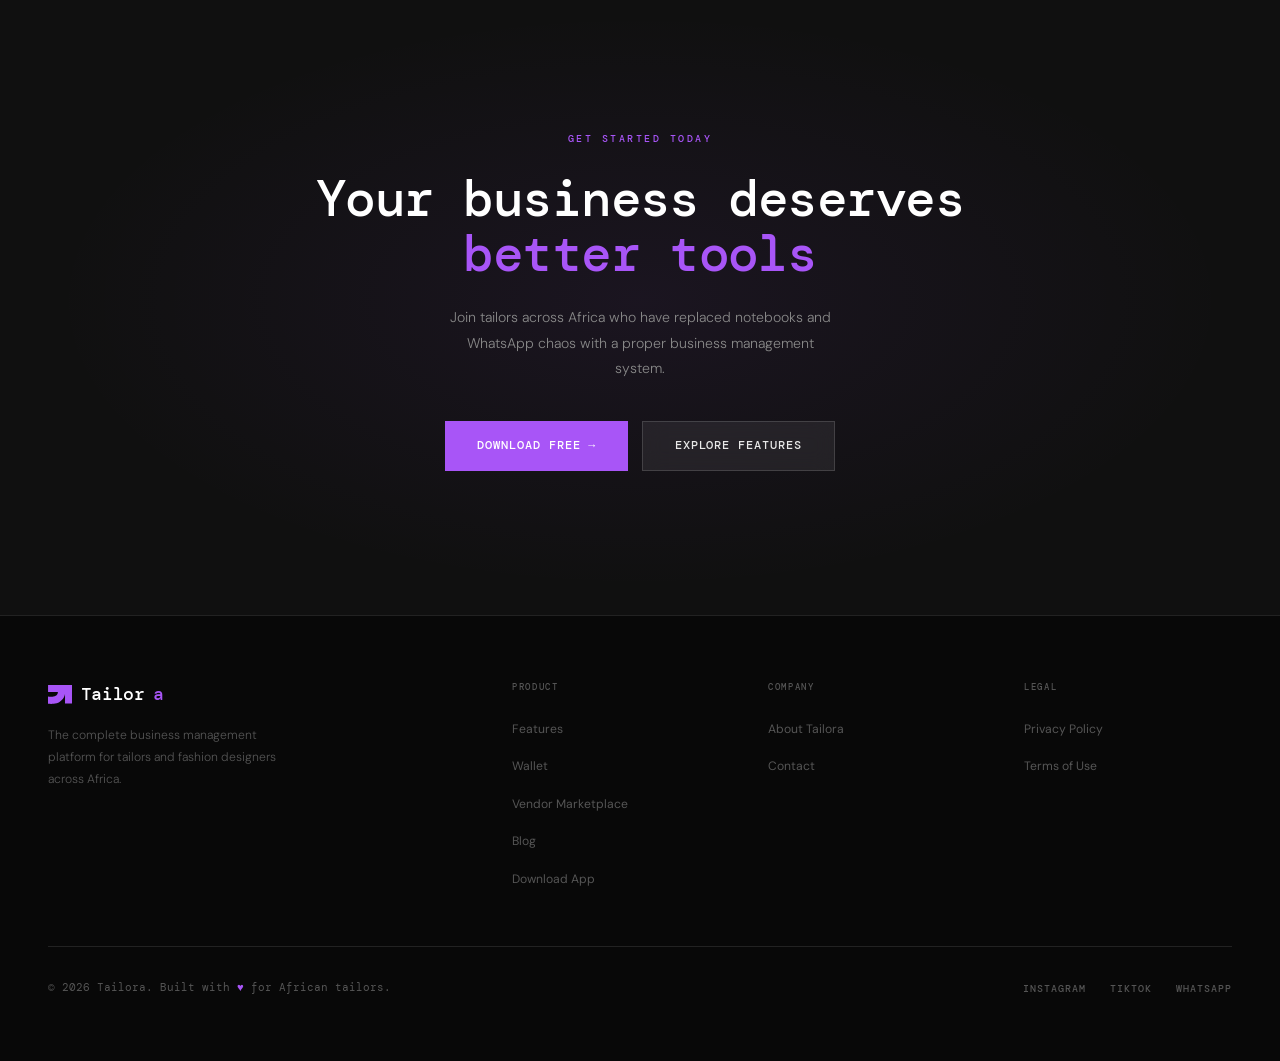
==== commit b513fdfb: "Fixed the merged issue and now the updated blog site" ====
--- a/index.html
+++ b/index.html
@@ -62,12 +62,8 @@
       background:rgba(8,8,8,.92);backdrop-filter:blur(20px);
       border-bottom:1px solid var(--b1);
     }
-<<<<<<< HEAD
-    .logo{font-family:'DM Mono',monospace;font-size:1.25rem;font-weight:500;color:var(--white);text-decoration:none;letter-spacing:-.02em}
-=======
     .logo{font-family:'DM Mono',monospace;font-size:1.25rem;font-weight:500;color:var(--white);text-decoration:none;letter-spacing:-.02em;display:flex;align-items:center;gap:.55rem}
     .logo img{width:24px;height:24px;object-fit:contain;display:block}
->>>>>>> 9d4cdd0 (update with the blog)
     .logo span{color:var(--p)}
     .nav-links{display:flex;gap:2rem;list-style:none;align-items:center}
     .nav-links a{font-size:.72rem;font-weight:400;letter-spacing:.12em;text-transform:uppercase;color:var(--t3);text-decoration:none;transition:color .2s}
@@ -369,12 +365,8 @@
     /* ── FOOTER ── */
     footer{background:var(--bg);border-top:1px solid var(--b1);padding:4rem 3rem}
     .footer-grid{display:grid;grid-template-columns:2fr 1fr 1fr 1fr;gap:3rem;margin-bottom:3.5rem}
-<<<<<<< HEAD
-    .footer-logo{font-size:1.15rem;font-weight:500;color:var(--white);margin-bottom:1rem;letter-spacing:-.02em}
-=======
     .footer-logo{font-size:1.15rem;font-weight:500;color:var(--white);margin-bottom:1rem;letter-spacing:-.02em;display:flex;align-items:center;gap:.55rem}
     .footer-logo img{width:24px;height:24px;object-fit:contain;display:block}
->>>>>>> 9d4cdd0 (update with the blog)
     .footer-logo span{color:var(--p)}
     .footer-desc{font-size:.76rem;font-weight:300;line-height:1.8;color:var(--t3);max-width:240px;font-family:'DM Sans',sans-serif}
     .fc-title{font-size:.58rem;font-weight:500;letter-spacing:.18em;text-transform:uppercase;color:var(--t3);margin-bottom:1.25rem}
@@ -538,20 +530,13 @@
 
 <!-- NAV -->
 <nav>
-<<<<<<< HEAD
-  <a href="#" class="logo">Tailor<span>a</span></a>
-=======
   <a href="#" class="logo"><img src="favicon.svg" alt="" aria-hidden="true"/>Tailor<span>a</span></a>
->>>>>>> 9d4cdd0 (update with the blog)
   <ul class="nav-links" id="navLinks">
     <li><a href="#features">Features</a></li>
     <li><a href="#app">App</a></li>
     <li><a href="#wallet">Wallet</a></li>
     <li><a href="#vendors">Ecosystem</a></li>
-<<<<<<< HEAD
-=======
     <li><a href="blog/">Blog</a></li>
->>>>>>> 9d4cdd0 (update with the blog)
     <li><a href="https://onelink.to/qt6pqw" class="btn-nav">Download</a></li>
   </ul>
   <div class="nav-toggle" id="navToggle">
@@ -988,20 +973,12 @@
 <footer>
   <div class="footer-grid">
     <div>
-<<<<<<< HEAD
-      <div class="footer-logo">Tailor<span>a</span></div>
-=======
       <div class="footer-logo"><img src="favicon.svg" alt="" aria-hidden="true"/>Tailor<span>a</span></div>
->>>>>>> 9d4cdd0 (update with the blog)
       <p class="footer-desc">The complete business management platform for tailors and fashion designers across Africa.</p>
     </div>
     <div>
       <div class="fc-title">Product</div>
-<<<<<<< HEAD
-      <ul class="fc-links"><li><a href="#">Features</a></li><li><a href="#">Wallet</a></li><li><a href="#">Vendor Marketplace</a></li><li><a href="https://onelink.to/qt6pqw">Download App</a></li></ul>
-=======
       <ul class="fc-links"><li><a href="#features">Features</a></li><li><a href="#wallet">Wallet</a></li><li><a href="#vendors">Vendor Marketplace</a></li><li><a href="blog/">Blog</a></li><li><a href="https://onelink.to/qt6pqw">Download App</a></li></ul>
->>>>>>> 9d4cdd0 (update with the blog)
     </div>
     <div>
       <div class="fc-title">Company</div>
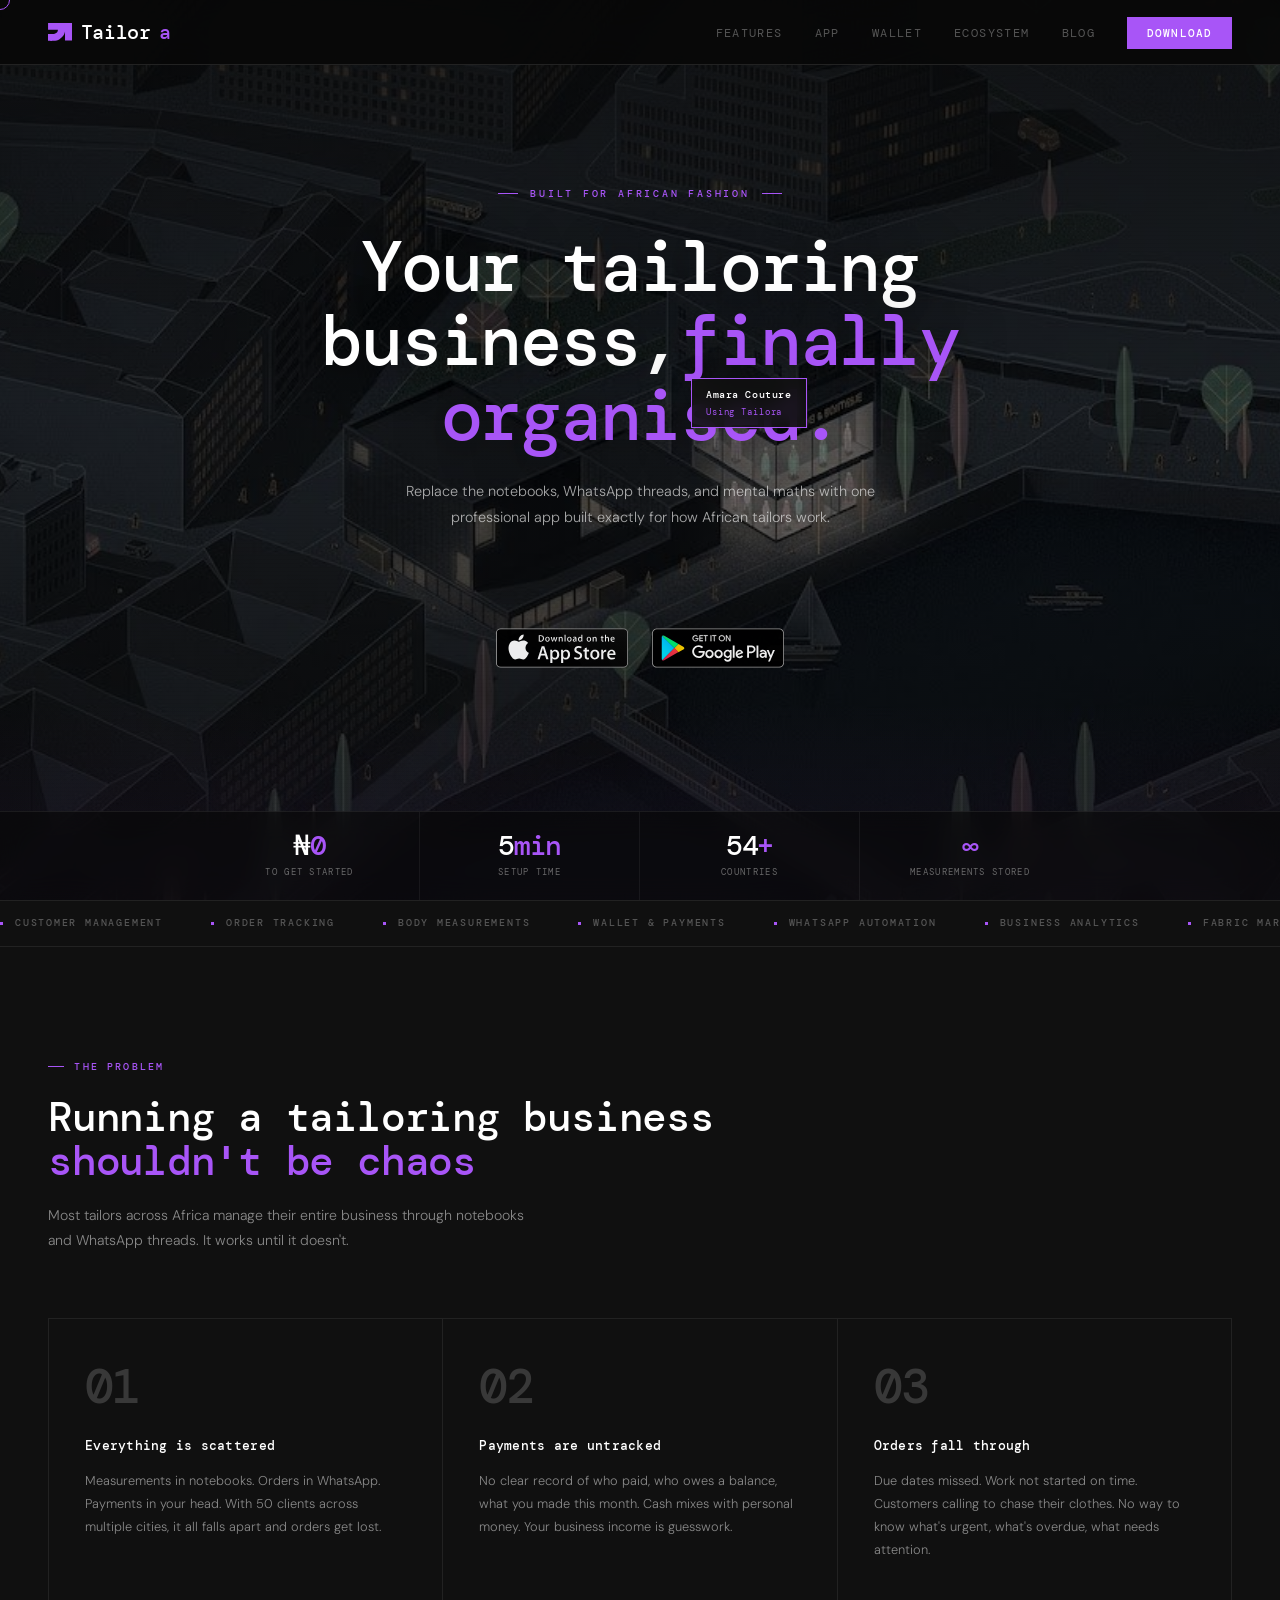
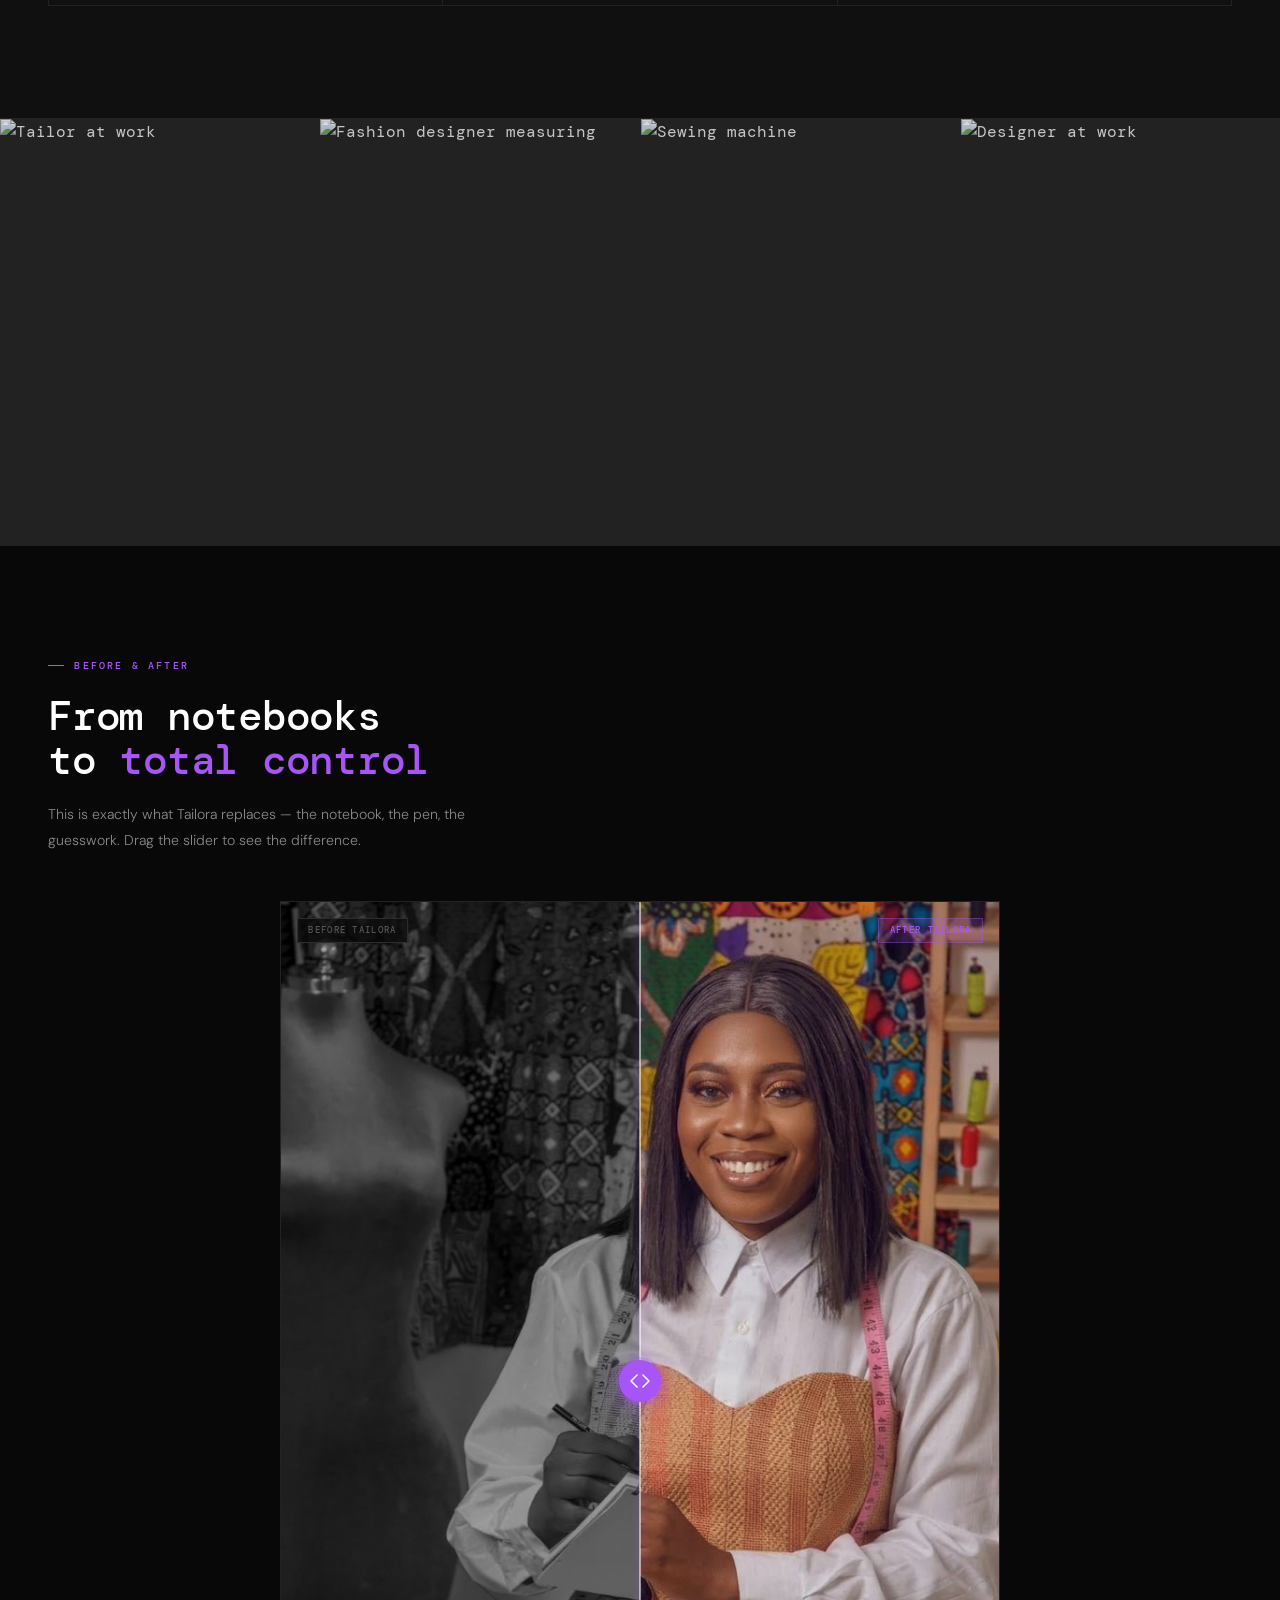
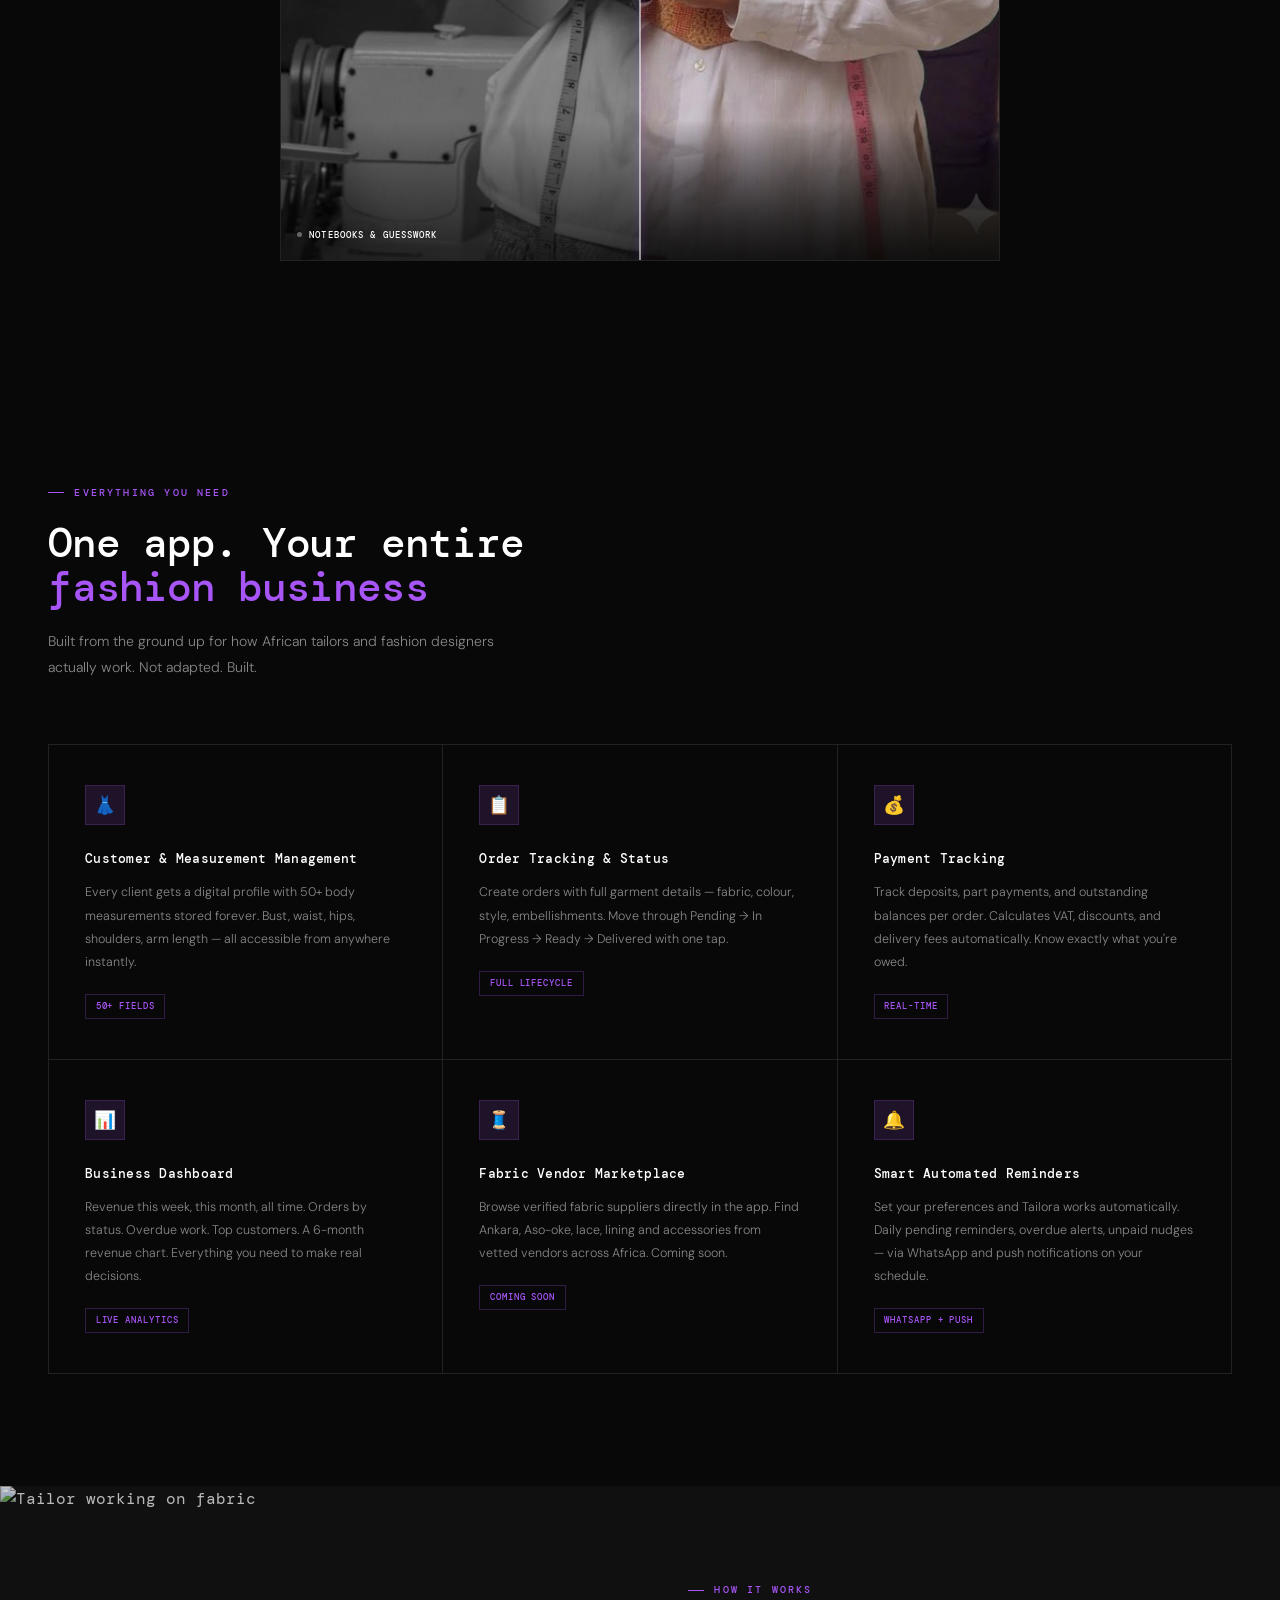
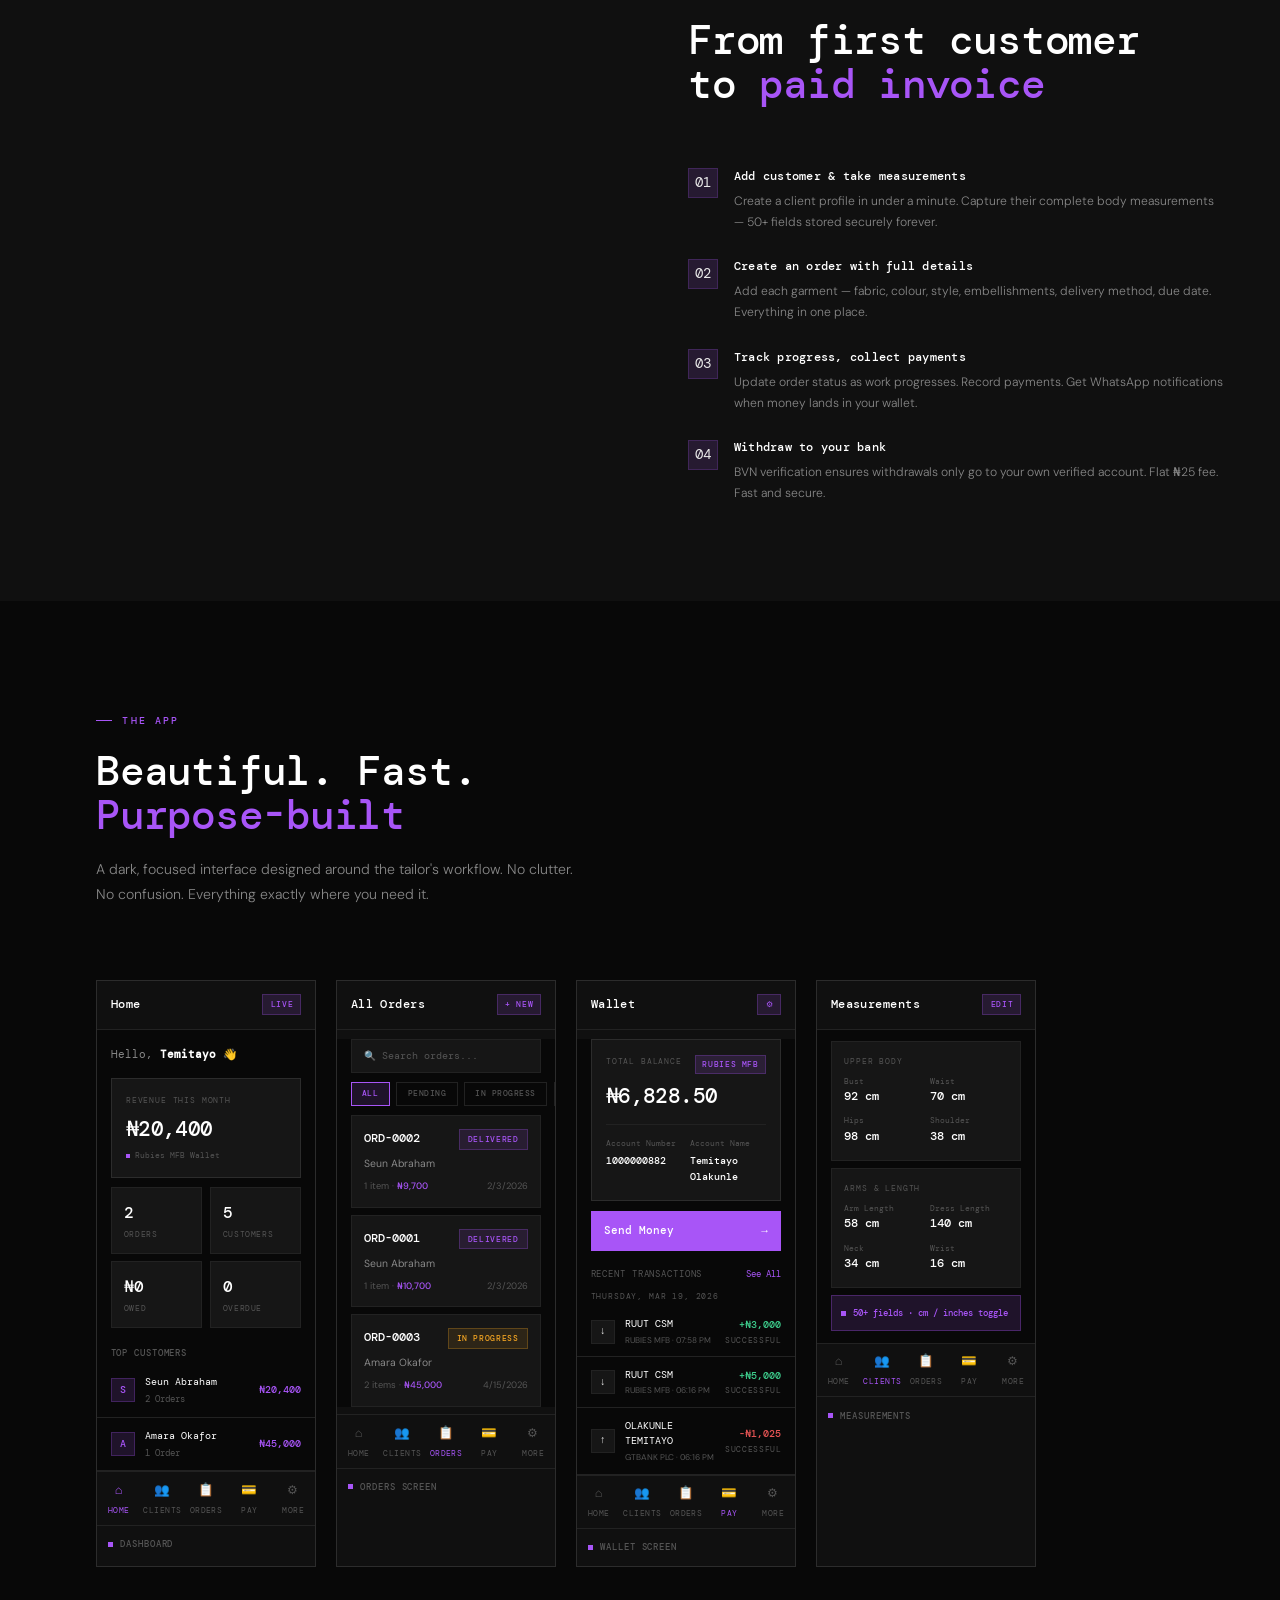
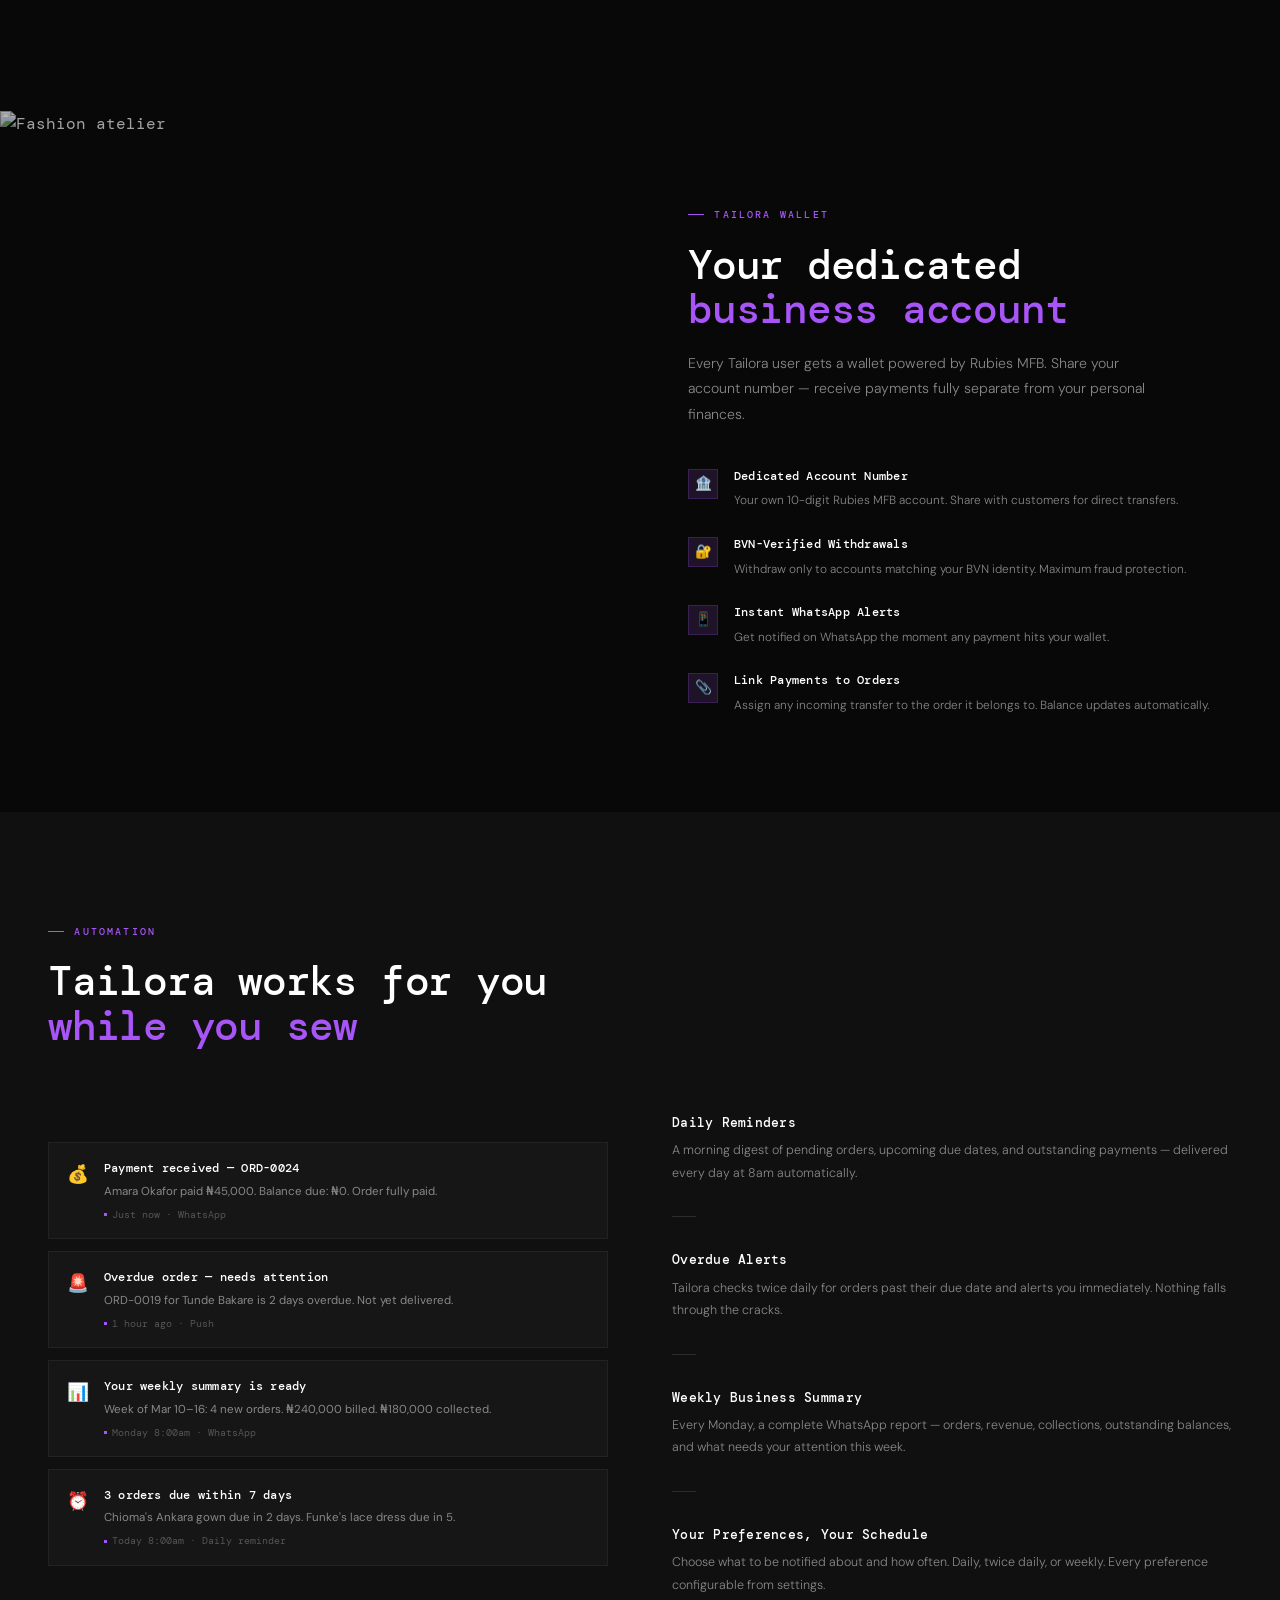
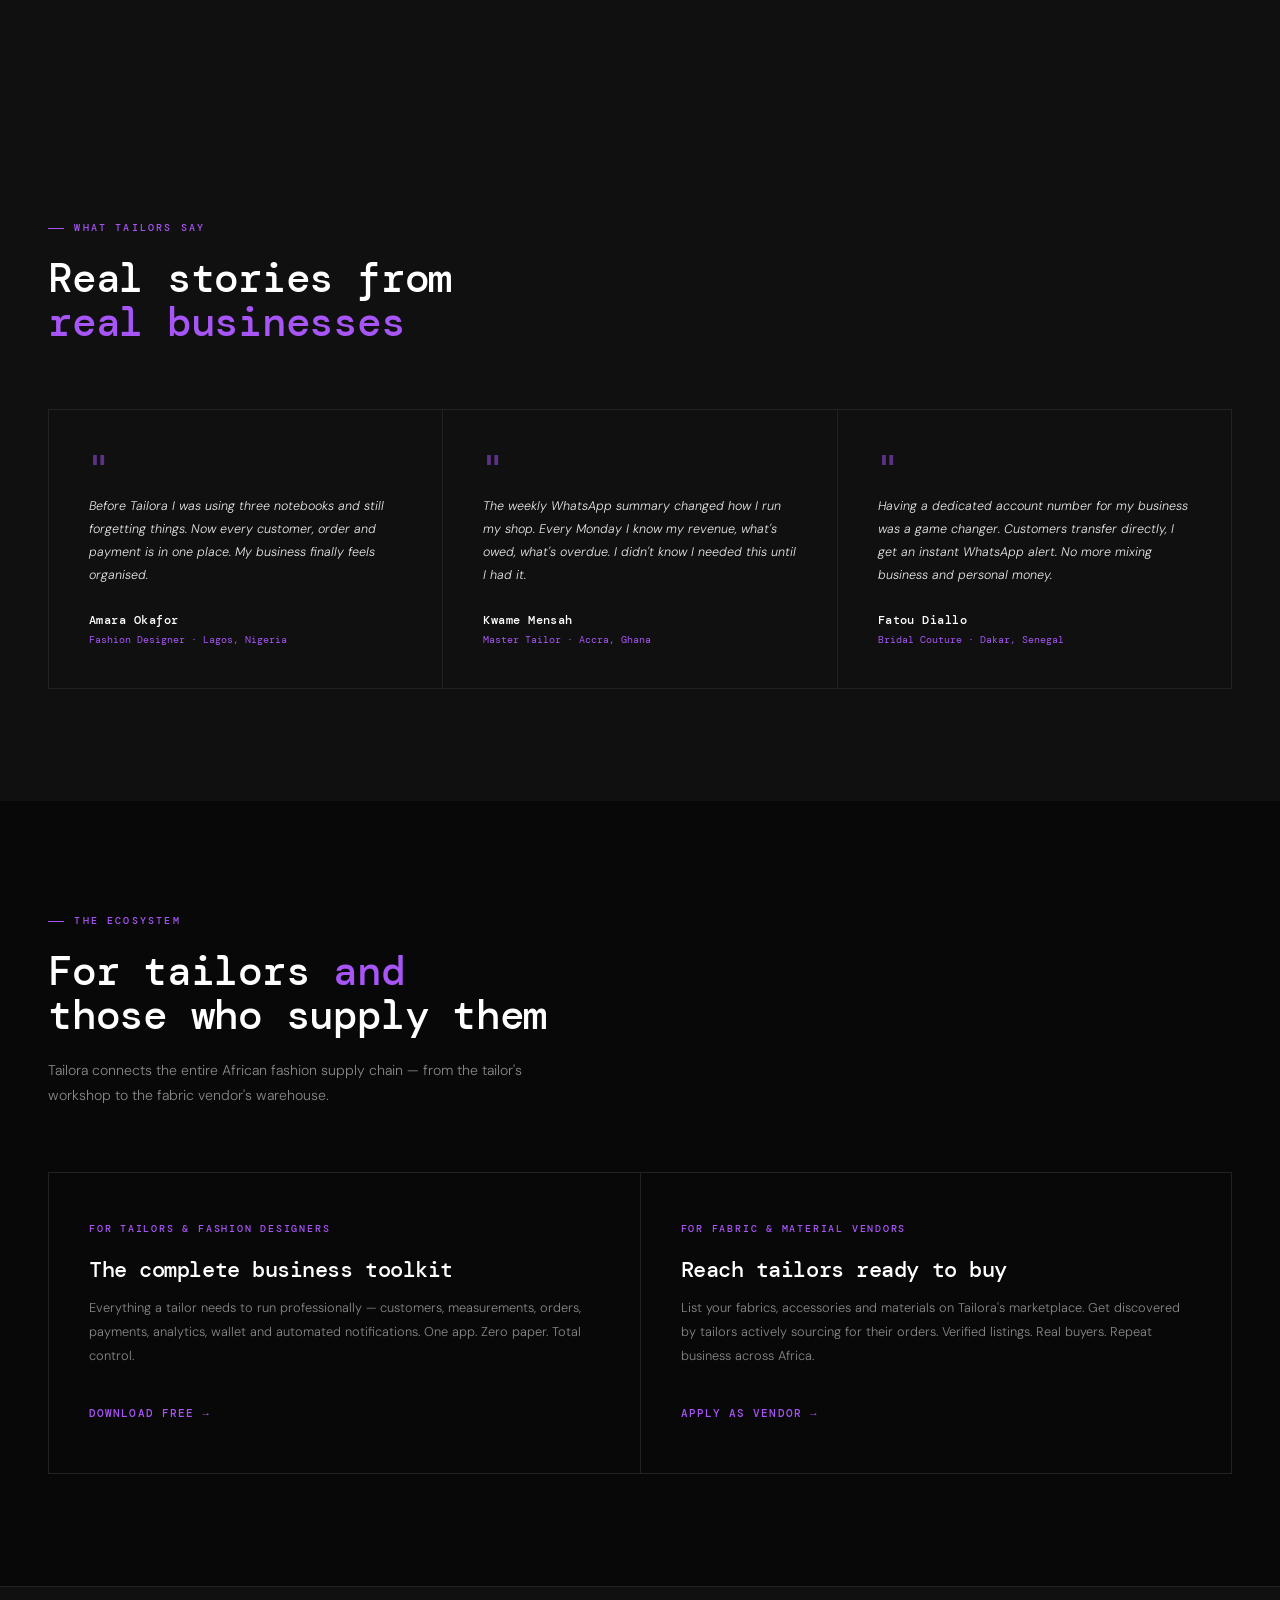
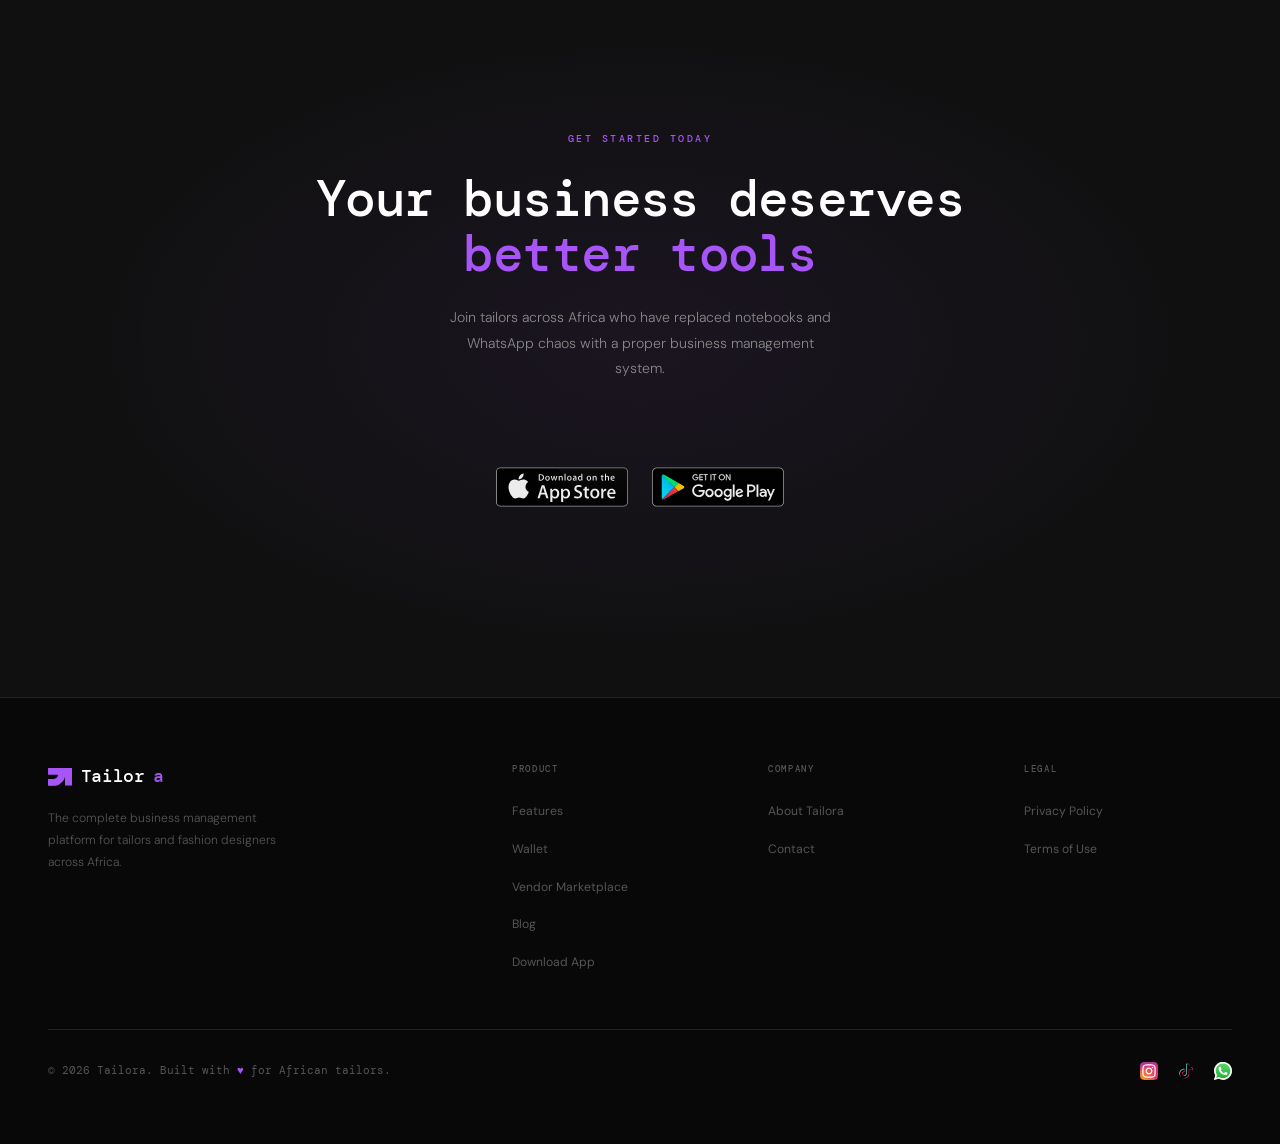
==== commit 3e9e6bdc: "updated the app store playstore buttons to be seo friendly and really better" ====
--- a/index.html
+++ b/index.html
@@ -1,1105 +1,3614 @@
-<!DOCTYPE html>
+<!doctype html>
 <html lang="en">
-<head>
-  <meta charset="UTF-8"/>
-  <meta name="viewport" content="width=device-width, initial-scale=1.0"/>
-  <link rel="sitemap" type="application/xml" href="/sitemap.xml">
-  <!-- Primary SEO -->
-<title>Tailora — Business App for African Tailors & Fashion Designers</title>
-<meta name="description" content="Tailora is the free business management app built for African tailors and fashion designers. Manage orders, customers, measurements, and payments — all from your phone.">
-<meta name="keywords" content="tailor app Nigeria, fashion designer app Africa, order management for tailors, tailor business software, African fashion app, sewing business app">
-<meta name="robots" content="index, follow">
-<link rel="canonical" href="https://usetailora.com/">
-
-<!-- Open Graph (WhatsApp, Facebook previews) -->
-<meta property="og:type" content="website">
-<meta property="og:url" content="https://usetailora.com/">
-<meta property="og:title" content="Tailora — The Business App for African Tailors">
-<meta property="og:description" content="Stop managing your tailoring business with notebooks. Tailora gives you orders, customers, measurements, and a built-in wallet — free.">
-<meta property="og:image" content="https://usetailora.com/og-image.png">
-<meta property="og:locale" content="en_NG">
-<meta property="og:site_name" content="Tailora">
-
-<!-- Twitter/X Card -->
-<meta name="twitter:card" content="summary_large_image">
-<meta name="twitter:title" content="Tailora — Business App for African Tailors">
-<meta name="twitter:description" content="Free app to manage orders, customers, measurements & payments. Built for Nigerian tailors.">
-<meta name="twitter:image" content="https://usetailora.com/og-image.png">
-  <link rel="icon" type="image/svg+xml" href="[data-uri]"/>
-  <link rel="shortcut icon" type="image/svg+xml" href="favicon.svg"/>
-  <link rel="apple-touch-icon" href="[data-uri]"/>
-  <link rel="preconnect" href="https://fonts.googleapis.com"/>
-  <link rel="preconnect" href="https://fonts.gstatic.com" crossorigin/>
-  <link href="https://fonts.googleapis.com/css2?family=DM+Mono:ital,wght@0,300;0,400;0,500;1,300;1,400&family=DM+Sans:wght@300;400;500&display=swap" rel="stylesheet"/>
-  <style>
-    *,*::before,*::after{box-sizing:border-box;margin:0;padding:0}
-    :root{
-      --bg:#080808;--s1:#101010;--s2:#161616;--s3:#1c1c1c;
-      --b1:#222;--b2:#2c2c2c;--b3:#383838;
-      --p:#A855F7;--pd:rgba(168,85,247,.14);--pg:rgba(168,85,247,.06);
-      --white:#fff;--t1:#e8e8e8;--t2:#888;--t3:#555;
-      --green:#3ECF8E;--yellow:#F5A623;--red:#E85555;
-    }
-    html{scroll-behavior:smooth}
-    body{font-family:'DM Mono',monospace;background:var(--bg);color:var(--t1);overflow-x:hidden;line-height:1.6}
-
-    /* ── CIRCLE CURSOR ── */
-    body{cursor:none}
-    #cur{
-      position:fixed;pointer-events:none;z-index:9999;
-      width:20px;height:20px;
-      border:1.5px solid var(--p);border-radius:50%;
-      transform:translate(-50%,-50%);
-      transition:width .18s ease,height .18s ease,background .18s ease;
-    }
-    #cur.hover{width:40px;height:40px;background:rgba(168,85,247,.08);}
-
-    /* ── NAV ── */
-    nav{
-      position:fixed;top:0;left:0;right:0;z-index:100;
-      display:flex;align-items:center;justify-content:space-between;
-      padding:1rem 3rem;
-      background:rgba(8,8,8,.92);backdrop-filter:blur(20px);
-      border-bottom:1px solid var(--b1);
-    }
-    .logo{font-family:'DM Mono',monospace;font-size:1.25rem;font-weight:500;color:var(--white);text-decoration:none;letter-spacing:-.02em;display:flex;align-items:center;gap:.55rem}
-    .logo img{width:24px;height:24px;object-fit:contain;display:block}
-    .logo span{color:var(--p)}
-    .nav-links{display:flex;gap:2rem;list-style:none;align-items:center}
-    .nav-links a{font-size:.72rem;font-weight:400;letter-spacing:.12em;text-transform:uppercase;color:var(--t3);text-decoration:none;transition:color .2s}
-    .nav-links a:hover{color:var(--white)}
-    .btn-nav{background:var(--p)!important;color:var(--white)!important;padding:.55rem 1.25rem;font-size:.7rem!important;font-weight:500!important;letter-spacing:.1em!important;transition:opacity .2s!important}
-    .btn-nav:hover{opacity:.82!important}
-    .nav-toggle{display:none;flex-direction:column;gap:4px;cursor:pointer;padding:4px}
-    .nav-toggle span{display:block;width:22px;height:1px;background:var(--t2);transition:all .3s}
-
-    /* ── HERO — full bleed ── */
-    .hero{
-      position:relative;
-      min-height:100vh;
-      display:flex;flex-direction:column;
-      align-items:center;justify-content:center;
-      overflow:hidden;
-      padding-top:4rem;
-    }
-    .hero-bg{
-      position:absolute;inset:0;z-index:0;
-    }
-    .hero-bg img{
-      width:100%;height:100%;
-      object-fit:cover;object-position:center center;
-      display:block;
-    }
-    .hero-overlay{
-      position:absolute;inset:0;z-index:1;
-      background:
-        linear-gradient(to bottom,
-          rgba(8,8,8,.75) 0%,
-          rgba(8,8,8,.48) 45%,
-          rgba(8,8,8,.72) 100%
-        );
-    }
-    .hero-overlay::after{
-      content:'';position:absolute;bottom:0;left:0;right:0;height:200px;
-      background:linear-gradient(to top,rgba(168,85,247,.06) 0%,transparent 100%);
-    }
-    .scanline{
-      position:absolute;inset:0;z-index:2;pointer-events:none;
-      background:repeating-linear-gradient(
-        to bottom,transparent 0px,transparent 3px,
-        rgba(0,0,0,.03) 3px,rgba(0,0,0,.03) 4px
-      );
-    }
-    .hero-content{
-      position:relative;z-index:3;
-      display:flex;flex-direction:column;align-items:center;text-align:center;
-      padding:2rem 2rem 6rem;
-      max-width:820px;width:100%;
-    }
-    .eyebrow{
-      display:inline-flex;align-items:center;gap:.75rem;
-      font-size:.62rem;font-weight:500;letter-spacing:.28em;text-transform:uppercase;
-      color:var(--p);margin-bottom:1.75rem;
-    }
-    .eyebrow::before,.eyebrow::after{content:'';width:20px;height:1px;background:var(--p)}
-    h1{
-      font-family:'DM Mono',monospace;
-      font-size:clamp(2.6rem,5.5vw,5.6rem);
-      font-weight:500;line-height:1.06;letter-spacing:-.03em;
-      color:var(--white);margin-bottom:1.5rem;
-      text-shadow:0 4px 48px rgba(0,0,0,.55);
-    }
-    h1 .acc{color:var(--p)}
-    .hero-sub{
-      font-size:.9rem;font-weight:300;line-height:1.82;
-      color:rgba(232,232,232,.7);max-width:480px;
-      margin-bottom:2.25rem;font-family:'DM Sans',sans-serif;
-    }
-    .btns{display:flex;gap:.85rem;align-items:center;flex-wrap:wrap;justify-content:center}
-    .btn{display:inline-flex;align-items:center;gap:.5rem;padding:.9rem 2rem;font-family:'DM Mono',monospace;font-size:.72rem;font-weight:500;letter-spacing:.08em;text-transform:uppercase;text-decoration:none;transition:all .2s;border:0}
-    .btn-p{background:var(--p);color:var(--white)}
-    .btn-p:hover{opacity:.82}
-    .btn-o{background:rgba(255,255,255,.07);color:var(--t1);border:1px solid rgba(255,255,255,.14);backdrop-filter:blur(10px)}
-    .btn-o:hover{border-color:var(--p);color:var(--white);background:rgba(168,85,247,.1)}
-    .hero-stats{
-      position:absolute;bottom:0;left:0;right:0;z-index:3;
-      display:flex;justify-content:center;
-      background:rgba(8,8,8,.6);backdrop-filter:blur(14px);
-      border-top:1px solid rgba(255,255,255,.07);
-    }
-    .hero-stat{
-      flex:1;max-width:220px;padding:1.25rem 1rem;
-      border-right:1px solid rgba(255,255,255,.06);text-align:center;
-    }
-    .hero-stat:last-child{border-right:0}
-    .stat-n{font-family:'DM Mono',monospace;font-size:1.75rem;font-weight:500;color:var(--white);letter-spacing:-.04em;line-height:1}
-    .stat-n span{color:var(--p)}
-    .stat-l{font-size:.58rem;font-weight:400;letter-spacing:.14em;text-transform:uppercase;color:rgba(136,136,136,.75);margin-top:.3rem}
-    .store-pop{
-      position:absolute;pointer-events:none;opacity:0;
-      background:rgba(16,16,16,.88);border:1px solid var(--p);
-      padding:.5rem .9rem;font-size:.62rem;font-weight:500;letter-spacing:.06em;
-      color:var(--white);white-space:nowrap;z-index:4;
-      transition:opacity .4s,transform .4s;transform:translateY(8px);
-      backdrop-filter:blur(8px);
-    }
-    .store-pop::after{content:'Using Tailora';display:block;font-size:.55rem;color:var(--p);font-weight:400;margin-top:.15rem;letter-spacing:.1em}
-    .store-pop.show{opacity:1;transform:translateY(0)}
-
-    /* ── MARQUEE ── */
-    .ticker{background:var(--s1);padding:.9rem 0;overflow:hidden;border-top:1px solid var(--b1);border-bottom:1px solid var(--b1)}
-    .ticker-track{display:flex;gap:3rem;animation:tick 28s linear infinite;white-space:nowrap}
-    @keyframes tick{from{transform:translateX(0)}to{transform:translateX(-50%)}}
-    .tick-item{display:flex;align-items:center;gap:.75rem;font-size:.62rem;font-weight:500;letter-spacing:.18em;text-transform:uppercase;color:var(--t3);flex-shrink:0}
-    .tick-dot{width:3px;height:3px;background:var(--p);flex-shrink:0}
-
-    /* ── SECTIONS ── */
-    .sec{padding:7rem 3rem}
-    .sec-label{font-size:.62rem;font-weight:500;letter-spacing:.22em;text-transform:uppercase;color:var(--p);margin-bottom:1.25rem;display:flex;align-items:center;gap:.65rem}
-    .sec-label::before{content:'';width:16px;height:1px;background:var(--p)}
-    h2{font-family:'DM Mono',monospace;font-size:clamp(2rem,3.2vw,3.4rem);font-weight:500;line-height:1.08;letter-spacing:-.03em;color:var(--white);margin-bottom:1.25rem}
-    h2 .acc{color:var(--p)}
-    .sec-sub{font-size:.88rem;font-weight:300;line-height:1.8;color:var(--t2);max-width:480px;font-family:'DM Sans',sans-serif}
-
-    /* ── PROBLEM ── */
-    .prob-sec{background:var(--s1)}
-    .prob-grid{display:grid;grid-template-columns:repeat(3,1fr);gap:1px;margin-top:4rem;background:var(--b1);border:1px solid var(--b1)}
-    .prob-card{background:var(--s1);padding:2.75rem 2.25rem;position:relative;overflow:hidden;transition:background .3s}
-    .prob-card:hover{background:var(--s2)}
-    .prob-card::before{content:'';position:absolute;top:0;left:0;right:0;height:1px;background:var(--p);transform:scaleX(0);transform-origin:left;transition:transform .4s}
-    .prob-card:hover::before{transform:scaleX(1)}
-    .prob-n{font-family:'DM Mono',monospace;font-size:3rem;font-weight:500;color:var(--b3);line-height:1;margin-bottom:1.5rem;letter-spacing:-.04em}
-    .prob-title{font-size:.82rem;font-weight:500;color:var(--white);margin-bottom:.85rem;letter-spacing:.02em}
-    .prob-text{font-size:.8rem;font-weight:300;line-height:1.8;color:var(--t2);font-family:'DM Sans',sans-serif}
-
-    /* ── PHOTO STRIP ── */
-    .photo-strip{display:grid;grid-template-columns:repeat(4,1fr);gap:1px;background:var(--b1);border-top:1px solid var(--b1);border-bottom:1px solid var(--b1)}
-    .photo-cell{position:relative;overflow:hidden;aspect-ratio:3/4}
-    .photo-cell img{width:100%;height:100%;object-fit:cover;filter:grayscale(30%) brightness(.85);transition:filter .4s,transform .4s}
-    .photo-cell:hover img{filter:grayscale(0%) brightness(.95);transform:scale(1.04)}
-    .photo-cell .photo-overlay{position:absolute;bottom:0;left:0;right:0;padding:1rem;background:linear-gradient(to top,rgba(8,8,8,.85) 0%,transparent 100%);font-size:.6rem;font-weight:500;letter-spacing:.12em;text-transform:uppercase;color:var(--p);opacity:0;transition:opacity .3s}
-    .photo-cell:hover .photo-overlay{opacity:1}
-
-    /* ── FEATURES ── */
-    .feat-sec{background:var(--bg)}
-    .feat-grid{display:grid;grid-template-columns:repeat(3,1fr);gap:1px;margin-top:4rem;background:var(--b1);border:1px solid var(--b1)}
-    .feat-card{background:var(--bg);padding:2.5rem 2.25rem;transition:background .3s;position:relative;overflow:hidden}
-    .feat-card:hover{background:var(--s1)}
-    .feat-card::after{content:'';position:absolute;bottom:0;left:0;right:0;height:1px;background:linear-gradient(90deg,transparent,var(--p),transparent);opacity:0;transition:opacity .3s}
-    .feat-card:hover::after{opacity:1}
-    .f-icon{width:40px;height:40px;background:var(--pd);border:1px solid rgba(168,85,247,.2);display:flex;align-items:center;justify-content:center;font-size:1.1rem;margin-bottom:1.5rem}
-    .f-title{font-size:.8rem;font-weight:500;color:var(--white);margin-bottom:.75rem;letter-spacing:.02em}
-    .f-text{font-size:.78rem;font-weight:300;line-height:1.85;color:var(--t2);font-family:'DM Sans',sans-serif}
-    .f-tag{display:inline-block;margin-top:1.25rem;font-size:.58rem;font-weight:500;letter-spacing:.1em;text-transform:uppercase;color:var(--p);padding:.25rem .6rem;border:1px solid rgba(168,85,247,.25)}
-
-    /* ── PHOTO + TEXT SPLIT ── */
-    .split-sec{display:grid;grid-template-columns:1fr 1fr;min-height:520px;padding:0;background:var(--s1)}
-    .split-img{position:relative;overflow:hidden}
-    .split-img img{width:100%;height:100%;object-fit:cover;filter:grayscale(20%) brightness(.8)}
-    .split-img::after{content:'';position:absolute;inset:0;background:linear-gradient(90deg,transparent 60%,var(--s1) 100%)}
-    .split-content{padding:6rem 3.5rem 6rem 3rem;display:flex;flex-direction:column;justify-content:center}
-    .split-features{display:flex;flex-direction:column;gap:1.5rem;margin-top:2.5rem}
-    .split-feat{display:flex;gap:1rem;align-items:flex-start}
-    .split-feat-icon{width:30px;height:30px;background:var(--pd);border:1px solid rgba(168,85,247,.2);display:flex;align-items:center;justify-content:center;font-size:.85rem;flex-shrink:0;margin-top:.1rem}
-    .split-feat-title{font-size:.78rem;font-weight:500;color:var(--white);margin-bottom:.25rem;letter-spacing:.02em}
-    .split-feat-text{font-size:.76rem;font-weight:300;line-height:1.75;color:var(--t2);font-family:'DM Sans',sans-serif}
-
-    /* ── APP PHONES ── */
-    .phones-sec{background:var(--bg);overflow:hidden}
-    .phones-inner{padding:0 3rem}
-    .phones-scroll{display:flex;gap:1.25rem;margin-top:3.5rem;overflow-x:auto;padding:1rem 3rem 2rem;scrollbar-width:none;scroll-snap-type:x mandatory}
-    .phones-scroll::-webkit-scrollbar{display:none}
-    .phone{flex-shrink:0;width:220px;background:var(--s1);border:1px solid var(--b2);scroll-snap-align:start;position:relative;transition:transform .3s,border-color .3s}
-    .phone:hover{transform:translateY(-8px);border-color:var(--p)}
-    .p-top{padding:.85rem;border-bottom:1px solid var(--b1);display:flex;justify-content:space-between;align-items:center}
-    .p-title{font-size:.72rem;font-weight:500;color:var(--white);letter-spacing:.04em}
-    .p-badge{background:var(--pd);color:var(--p);font-size:.52rem;font-weight:500;letter-spacing:.08em;text-transform:uppercase;padding:.18rem .45rem;border:1px solid rgba(168,85,247,.25)}
-    .p-body{background:var(--bg)}
-    .p-nav{display:flex;border-top:1px solid var(--b1)}
-    .p-ni{flex:1;padding:.55rem 0;display:flex;flex-direction:column;align-items:center;gap:.18rem;font-size:.48rem;color:var(--t3);text-transform:uppercase;letter-spacing:.06em}
-    .p-ni.on{color:var(--p)}
-    .p-ni-ic{font-size:.78rem}
-    .p-foot{padding:.7rem;border-top:1px solid var(--b1);background:var(--s1);display:flex;align-items:center;gap:.45rem}
-    .p-foot-dot{width:5px;height:5px;background:var(--p)}
-    .p-foot-txt{font-size:.55rem;font-weight:500;color:var(--t3);text-transform:uppercase;letter-spacing:.1em}
-
-    /* dashboard internals */
-    .d-greet{padding:1rem .85rem .35rem;font-size:.68rem;color:var(--t2)}
-    .d-greet strong{color:var(--white)}
-    .d-bal{margin:.6rem .85rem;background:var(--s2);border:1px solid var(--b2);padding:.9rem}
-    .d-bal-l{font-size:.52rem;color:var(--t3);text-transform:uppercase;letter-spacing:.1em;margin-bottom:.3rem}
-    .d-bal-v{font-family:'DM Mono',monospace;font-size:1.3rem;font-weight:500;color:var(--white);letter-spacing:-.03em}
-    .d-bal-s{font-size:.52rem;color:var(--t3);margin-top:.25rem;display:flex;align-items:center;gap:.3rem}
-    .d-bal-s::before{content:'';width:4px;height:4px;background:var(--p);flex-shrink:0}
-    .d-4{display:grid;grid-template-columns:1fr 1fr;gap:.45rem;margin:.6rem .85rem}
-    .d-st{background:var(--s2);border:1px solid var(--b1);padding:.75rem}
-    .d-st-v{font-family:'DM Mono',monospace;font-size:1rem;font-weight:500;color:var(--white)}
-    .d-st-l{font-size:.5rem;color:var(--t3);text-transform:uppercase;letter-spacing:.08em;margin-top:.15rem}
-    .d-sh{padding:.5rem .85rem .25rem;font-size:.55rem;font-weight:500;color:var(--t3);text-transform:uppercase;letter-spacing:.1em}
-    .d-row{display:flex;align-items:center;gap:.65rem;padding:.65rem .85rem;border-bottom:1px solid var(--b1)}
-    .d-av{width:24px;height:24px;background:var(--pd);border:1px solid rgba(168,85,247,.25);display:flex;align-items:center;justify-content:center;font-size:.65rem;font-weight:500;color:var(--p);flex-shrink:0}
-    .d-nm{font-size:.65rem;color:var(--white)}
-    .d-sub{font-size:.55rem;color:var(--t3);margin-top:.08rem}
-    .d-amt{font-size:.65rem;color:var(--p);font-weight:500;margin-left:auto}
-
-    /* orders internals */
-    .o-srch{margin:.6rem .85rem;background:var(--s2);border:1px solid var(--b1);padding:.5rem .75rem;display:flex;align-items:center;gap:.45rem;font-size:.6rem;color:var(--t3)}
-    .o-chips{display:flex;gap:.4rem;padding:0 .85rem .6rem;overflow-x:auto;scrollbar-width:none}
-    .o-chips::-webkit-scrollbar{display:none}
-    .chip{flex-shrink:0;padding:.25rem .65rem;font-size:.52rem;font-weight:500;letter-spacing:.06em;text-transform:uppercase;border:1px solid var(--b1);color:var(--t3)}
-    .chip.on{background:var(--pd);border-color:var(--p);color:var(--p)}
-    .o-card{margin:0 .85rem .45rem;background:var(--s2);border:1px solid var(--b1);padding:.8rem}
-    .o-top{display:flex;justify-content:space-between;align-items:center;margin-bottom:.4rem}
-    .o-num{font-family:'DM Mono',monospace;font-size:.72rem;font-weight:500;color:var(--white)}
-    .st-tag{font-size:.5rem;font-weight:500;letter-spacing:.08em;text-transform:uppercase;padding:.18rem .5rem}
-    .st-d{background:rgba(168,85,247,.12);color:var(--p);border:1px solid rgba(168,85,247,.25)}
-    .st-p{background:rgba(245,166,35,.1);color:var(--yellow);border:1px solid rgba(245,166,35,.25)}
-    .st-x{background:rgba(136,136,136,.1);color:var(--t2);border:1px solid var(--b1)}
-    .o-cust{font-size:.65rem;color:var(--t2);margin-bottom:.4rem;font-family:'DM Sans',sans-serif}
-    .o-meta{display:flex;justify-content:space-between;font-size:.58rem;color:var(--t3);font-family:'DM Sans',sans-serif}
-    .o-price{color:var(--p);font-weight:500}
-
-    /* wallet internals */
-    .w-card{margin:.6rem .85rem;background:var(--s2);border:1px solid var(--b2);padding:.9rem}
-    .w-top{display:flex;justify-content:space-between;align-items:flex-start;margin-bottom:.3rem}
-    .w-lbl{font-size:.52rem;color:var(--t3);text-transform:uppercase;letter-spacing:.1em}
-    .w-badge{background:var(--pd);color:var(--p);font-size:.48rem;font-weight:500;padding:.15rem .4rem;border:1px solid rgba(168,85,247,.25);text-transform:uppercase;letter-spacing:.08em}
-    .w-bal{font-family:'DM Mono',monospace;font-size:1.3rem;font-weight:500;color:var(--white);letter-spacing:-.03em}
-    .w-accs{display:grid;grid-template-columns:1fr 1fr;gap:.5rem;margin-top:.75rem;padding-top:.75rem;border-top:1px solid var(--b1)}
-    .w-acc-l{font-size:.5rem;color:var(--t3);margin-bottom:.18rem}
-    .w-acc-v{font-size:.65rem;color:var(--white);font-weight:500}
-    .w-send{margin:0 .85rem .6rem;background:var(--p);padding:.7rem .85rem;display:flex;justify-content:space-between;align-items:center;font-size:.68rem;font-weight:500;color:var(--white)}
-    .w-th{padding:.4rem .85rem;display:flex;justify-content:space-between;font-size:.55rem}
-    .w-th-l{color:var(--t3);text-transform:uppercase;letter-spacing:.1em}
-    .w-th-r{color:var(--p)}
-    .w-dt{padding:.2rem .85rem;font-size:.52rem;color:var(--t3);text-transform:uppercase;letter-spacing:.1em}
-    .txn{display:flex;align-items:center;gap:.65rem;padding:.6rem .85rem;border-bottom:1px solid var(--b1)}
-    .txn-ic{width:24px;height:24px;background:var(--s2);border:1px solid var(--b1);display:flex;align-items:center;justify-content:center;font-size:.65rem;flex-shrink:0}
-    .txn-nm{font-size:.62rem;color:var(--white)}
-    .txn-sb{font-size:.52rem;color:var(--t3);margin-top:.08rem;font-family:'DM Sans',sans-serif}
-    .txn-r{margin-left:auto;text-align:right}
-    .txn-pos{font-size:.65rem;font-weight:500;color:var(--green)}
-    .txn-neg{font-size:.65rem;font-weight:500;color:var(--red)}
-    .txn-ok{font-size:.48rem;color:var(--t3);text-transform:uppercase;letter-spacing:.08em}
-
-    /* ── PHOTO TESTIMONIAL GRID ── */
-    .testi-sec{background:var(--s1)}
-    .testi-grid{display:grid;grid-template-columns:repeat(3,1fr);gap:1px;margin-top:4rem;background:var(--b1);border:1px solid var(--b1)}
-    .testi-card{background:var(--s1);padding:2.5rem;transition:background .3s;position:relative;overflow:hidden}
-    .testi-card:hover{background:var(--s2)}
-    .testi-q{font-size:2rem;font-weight:500;color:var(--p);opacity:.5;line-height:1;margin-bottom:.85rem}
-    .testi-txt{font-size:.78rem;font-weight:300;line-height:1.85;color:var(--t1);font-style:italic;margin-bottom:1.5rem;font-family:'DM Sans',sans-serif}
-    .testi-name{font-size:.72rem;font-weight:500;color:var(--white);letter-spacing:.04em}
-    .testi-role{font-size:.62rem;color:var(--p);margin-top:.15rem}
-
-    /* ── WALLET SECTION ── */
-    .wallet-sec{background:var(--bg);display:grid;grid-template-columns:1fr 1fr;padding:0;min-height:560px}
-    .wallet-img{position:relative;overflow:hidden}
-    .wallet-img img{width:100%;height:100%;object-fit:cover;filter:grayscale(30%) brightness(.7)}
-    .wallet-img::after{content:'';position:absolute;inset:0;background:linear-gradient(90deg,transparent 50%,var(--bg) 100%)}
-    .wallet-content{padding:6rem 3rem;display:flex;flex-direction:column;justify-content:center}
-    .w-feats{display:flex;flex-direction:column;gap:1.5rem;margin-top:2.5rem}
-    .w-feat{display:flex;gap:1rem;align-items:flex-start}
-    .w-feat-ic{width:30px;height:30px;background:var(--pd);border:1px solid rgba(168,85,247,.2);display:flex;align-items:center;justify-content:center;font-size:.85rem;flex-shrink:0;margin-top:.1rem}
-    .w-feat-title{font-size:.76rem;font-weight:500;color:var(--white);margin-bottom:.25rem;letter-spacing:.02em}
-    .w-feat-text{font-size:.74rem;font-weight:300;line-height:1.75;color:var(--t2);font-family:'DM Sans',sans-serif}
-
-    /* ── NOTIFS ── */
-    .notif-sec{background:var(--s1)}
-    .notif-layout{display:grid;grid-template-columns:1fr 1fr;gap:4rem;margin-top:4rem;align-items:center}
-    .notif-cards{display:flex;flex-direction:column;gap:.75rem}
-    .notif-card{background:var(--s2);border:1px solid var(--b1);padding:1rem 1.15rem;display:flex;gap:.9rem;align-items:flex-start;transition:border-color .3s}
-    .notif-card:hover{border-color:var(--p)}
-    .notif-ic{font-size:1.1rem;flex-shrink:0;margin-top:.05rem}
-    .notif-title{font-size:.76rem;font-weight:500;color:var(--white);margin-bottom:.25rem;letter-spacing:.02em}
-    .notif-body{font-size:.72rem;color:var(--t2);line-height:1.6;font-family:'DM Sans',sans-serif}
-    .notif-meta{font-size:.6rem;color:var(--t3);margin-top:.35rem;display:flex;align-items:center;gap:.35rem}
-    .notif-meta::before{content:'';width:3px;height:3px;background:var(--p)}
-    .notif-right{display:flex;flex-direction:column;gap:2rem}
-    .nf-title{font-size:.82rem;font-weight:500;color:var(--white);margin-bottom:.4rem;letter-spacing:.02em}
-    .nf-text{font-size:.78rem;font-weight:300;line-height:1.8;color:var(--t2);font-family:'DM Sans',sans-serif}
-    .nf-div{width:1.5rem;height:1px;background:var(--b2)}
-
-    /* ── VENDORS ── */
-    .vendors-sec{background:var(--bg)}
-    .vendors-grid{display:grid;grid-template-columns:1fr 1fr;gap:1px;margin-top:4rem;background:var(--b1);border:1px solid var(--b1)}
-    .vendor-card{background:var(--bg);padding:3rem 2.5rem;transition:background .3s;position:relative;overflow:hidden}
-    .vendor-card:hover{background:var(--s1)}
-    .vendor-card::before{content:'';position:absolute;top:0;left:0;width:1px;height:0;background:var(--p);transition:height .4s}
-    .vendor-card:hover::before{height:100%}
-    .v-ey{font-size:.62rem;font-weight:500;letter-spacing:.18em;text-transform:uppercase;color:var(--p);margin-bottom:1.25rem}
-    .v-title{font-size:1.4rem;font-weight:500;color:var(--white);margin-bottom:.85rem;line-height:1.15;letter-spacing:-.02em}
-    .v-text{font-size:.8rem;font-weight:300;line-height:1.85;color:var(--t2);margin-bottom:2rem;font-family:'DM Sans',sans-serif}
-    .v-link{display:inline-flex;align-items:center;gap:.5rem;font-size:.68rem;font-weight:500;letter-spacing:.1em;text-transform:uppercase;color:var(--p);text-decoration:none;transition:gap .2s}
-    .v-link:hover{gap:.9rem}
-
-    /* ── CTA ── */
-    .cta-sec{background:var(--s1);padding:9rem 3rem;text-align:center;position:relative;overflow:hidden;border-top:1px solid var(--b1)}
-    .cta-glow{position:absolute;inset:0;background:radial-gradient(ellipse at 50% 50%,rgba(168,85,247,.07) 0%,transparent 65%);pointer-events:none}
-    .cta-label{font-size:.62rem;font-weight:500;letter-spacing:.25em;text-transform:uppercase;color:var(--p);margin-bottom:1.5rem;display:block}
-    .cta-h{font-family:'DM Mono',monospace;font-size:clamp(2.2rem,4vw,4.2rem);font-weight:500;line-height:1.08;letter-spacing:-.03em;color:var(--white);max-width:700px;margin:0 auto 1.5rem}
-    .cta-h .acc{color:var(--p)}
-    .cta-sub{font-size:.88rem;font-weight:300;color:var(--t2);max-width:400px;margin:0 auto 2.5rem;line-height:1.8;font-family:'DM Sans',sans-serif}
-    .cta-btns{display:flex;gap:.85rem;justify-content:center;flex-wrap:wrap}
-
-    /* ── FOOTER ── */
-    footer{background:var(--bg);border-top:1px solid var(--b1);padding:4rem 3rem}
-    .footer-grid{display:grid;grid-template-columns:2fr 1fr 1fr 1fr;gap:3rem;margin-bottom:3.5rem}
-    .footer-logo{font-size:1.15rem;font-weight:500;color:var(--white);margin-bottom:1rem;letter-spacing:-.02em;display:flex;align-items:center;gap:.55rem}
-    .footer-logo img{width:24px;height:24px;object-fit:contain;display:block}
-    .footer-logo span{color:var(--p)}
-    .footer-desc{font-size:.76rem;font-weight:300;line-height:1.8;color:var(--t3);max-width:240px;font-family:'DM Sans',sans-serif}
-    .fc-title{font-size:.58rem;font-weight:500;letter-spacing:.18em;text-transform:uppercase;color:var(--t3);margin-bottom:1.25rem}
-    .fc-links{display:flex;flex-direction:column;gap:.75rem;list-style:none}
-    .fc-links a{font-size:.76rem;color:var(--t3);text-decoration:none;transition:color .2s;font-family:'DM Sans',sans-serif}
-    .fc-links a:hover{color:var(--white)}
-    .footer-bot{display:flex;justify-content:space-between;align-items:center;padding-top:2rem;border-top:1px solid var(--b1);flex-wrap:wrap;gap:1rem}
-    .footer-copy{font-size:.7rem;color:var(--t3)}
-    .footer-copy span{color:var(--p)}
-    .footer-soc{display:flex;gap:1.5rem}
-    .footer-soc a{font-size:.62rem;font-weight:500;letter-spacing:.1em;text-transform:uppercase;color:var(--t3);text-decoration:none;transition:color .2s}
-    .footer-soc a:hover{color:var(--p)}
-
-
-    /* ── JUXTAPOSE ── */
-    /* ── JUXTAPOSE — overlay scrub ── */
-    .juxt-wrap{
-      position:relative;
-      width:100%;
-      max-width:720px;
-      margin:0 auto;
-      aspect-ratio:3/4;
-      overflow:hidden;
-      user-select:none;
-      touch-action:none;
-      border:1px solid var(--b1);
-      cursor:ew-resize;
-    }
-    /* Both images stack absolutely, same size */
-    .juxt-before,.juxt-after{
-      position:absolute;
-      inset:0;
-    }
-    .juxt-before img,.juxt-after img{
-      width:100%;height:100%;
-      object-fit:cover;object-position:center top;
-      display:block;pointer-events:none;
-    }
-    /* BEFORE = grayscale, sits underneath */
-    .juxt-before img{
-      filter:grayscale(100%) brightness(.65) contrast(1.08);
-    }
-    /* AFTER = colour, clipped to right of handle */
-    .juxt-after{
-      clip-path:inset(0 0 0 50%);
-    }
-    .juxt-after img{ filter:brightness(.92); }
-    /* Purple shimmer on the colour side */
-    .juxt-after::before{
-      content:'';position:absolute;inset:0;
-      background:linear-gradient(135deg,rgba(168,85,247,.07) 0%,transparent 55%);
-      pointer-events:none;z-index:1;
-    }
-    /* Bottom scrim on both for tag legibility */
-    .juxt-before::after,.juxt-after::after{
-      content:'';position:absolute;
-      bottom:0;left:0;right:0;height:140px;
-      background:linear-gradient(to top,rgba(8,8,8,.72) 0%,transparent 100%);
-      pointer-events:none;z-index:2;
-    }
-    /* Bottom corner tags */
-    .juxt-tag{
-      position:absolute;bottom:1.1rem;
-      display:flex;align-items:center;gap:.45rem;
-      font-size:.58rem;font-weight:500;letter-spacing:.12em;text-transform:uppercase;
-      color:var(--white);z-index:5;pointer-events:none;
-    }
-    .juxt-tag-before{ left:1rem; }
-    .juxt-tag-after{ left:1rem; }
-    .juxt-dot{ width:5px;height:5px;border-radius:50%;flex-shrink:0; }
-    .juxt-dot-grey{ background:#666; }
-    .juxt-dot-purple{ background:var(--p); }
-    /* Top corner labels */
-    .juxt-label{
-      position:absolute;top:1rem;
-      font-size:.58rem;font-weight:500;letter-spacing:.14em;text-transform:uppercase;
-      padding:.25rem .65rem;z-index:6;pointer-events:none;
-    }
-    .juxt-label-before{
-      left:1rem;
-      background:rgba(8,8,8,.75);color:var(--t3);border:1px solid var(--b2);
-    }
-    .juxt-label-after{
-      right:1rem;
-      background:rgba(168,85,247,.15);color:var(--p);border:1px solid rgba(168,85,247,.35);
-    }
-    /* Scrub handle — vertical line + circle */
-    .juxt-handle{
-      position:absolute;top:0;bottom:0;
-      left:50%;transform:translateX(-50%);
-      width:44px;
-      display:flex;flex-direction:column;align-items:center;
-      z-index:10;pointer-events:none;
-    }
-    .juxt-line{ flex:1;width:2px;background:rgba(255,255,255,.55);box-shadow:0 0 8px rgba(168,85,247,.5); }
-    .juxt-btn{
-      width:42px;height:42px;
-      background:var(--p);border-radius:50%;
-      display:flex;align-items:center;justify-content:center;
-      flex-shrink:0;
-      box-shadow:0 0 0 3px rgba(168,85,247,.25),0 4px 24px rgba(168,85,247,.5);
-      transition:transform .15s,box-shadow .15s;
-    }
-    .juxt-wrap:active .juxt-btn{
-      transform:scale(1.1);
-      box-shadow:0 0 0 5px rgba(168,85,247,.3),0 4px 30px rgba(168,85,247,.6);
-    }
-    @media(max-width:600px){ .juxt-wrap{ aspect-ratio:4/5; } }
-
-    /* ── REVEAL ── */
-    .rev{opacity:0;transform:translateY(20px);transition:opacity .7s ease,transform .7s ease}
-    .rev.in{opacity:1;transform:translateY(0)}
-    .d1{transition-delay:.07s}.d2{transition-delay:.14s}.d3{transition-delay:.21s}.d4{transition-delay:.28s}
-
-    /* ── RESPONSIVE ── */
-    @media(max-width:1024px){
-      nav{padding:.9rem 1.5rem}
-      .nav-links{display:none}
-      .nav-links.open{display:flex;flex-direction:column;position:fixed;top:56px;left:0;right:0;background:var(--s1);border-bottom:1px solid var(--b1);padding:1.5rem;gap:1.25rem;z-index:99}
-      .nav-toggle{display:flex}
-      h1{font-size:clamp(2rem,8vw,3.4rem)}
-      .hero-content{padding:1.5rem 1.5rem 6rem}
-      .hero-stats{position:absolute}
-      .hero-stat{padding:.9rem .75rem}
-      .sec{padding:4.5rem 1.5rem}
-      .prob-grid{grid-template-columns:1fr}
-      .photo-strip{grid-template-columns:1fr 1fr}
-      .feat-grid{grid-template-columns:1fr}
-      .split-sec{grid-template-columns:1fr}
-      .split-img{aspect-ratio:16/9;order:-1}
-      .split-img::after{background:linear-gradient(to top,var(--s1) 0%,transparent 100%)}
-      .split-content{padding:3rem 1.5rem}
-      .wallet-sec{grid-template-columns:1fr}
-      .wallet-img{aspect-ratio:16/9;order:-1}
-      .wallet-img::after{background:linear-gradient(to top,var(--bg) 0%,transparent 100%)}
-      .wallet-content{padding:3rem 1.5rem}
-      .notif-layout{grid-template-columns:1fr}
-      .vendors-grid{grid-template-columns:1fr}
-      .testi-grid{grid-template-columns:1fr}
-      .footer-grid{grid-template-columns:1fr 1fr;gap:2rem}
-      .footer-bot{flex-direction:column;text-align:center}
-      .phones-inner{padding:0 1.5rem}
-      .phones-scroll{padding:1rem 1.5rem 2rem}
-      .cta-sec{padding:5rem 1.5rem}
-    }
-    @media(max-width:600px){
-      .hero-stats{gap:1.5rem}
-      .photo-strip{grid-template-columns:1fr 1fr}
-      .footer-grid{grid-template-columns:1fr}
-      .btns{flex-direction:column;align-items:flex-start}
-      .cta-btns{flex-direction:column;align-items:center}
-    }
-  </style>
-    <script defer src="/_vercel/insights/script.js"></script>
-
-</head>
-<body>
-
-<!-- CIRCLE CURSOR -->
-<div id="cur"></div>
-
-<!-- NAV -->
-<nav>
-  <a href="#" class="logo"><img src="favicon.svg" alt="" aria-hidden="true"/>Tailor<span>a</span></a>
-  <ul class="nav-links" id="navLinks">
-    <li><a href="#features">Features</a></li>
-    <li><a href="#app">App</a></li>
-    <li><a href="#wallet">Wallet</a></li>
-    <li><a href="#vendors">Ecosystem</a></li>
-    <li><a href="blog/">Blog</a></li>
-    <li><a href="https://onelink.to/qt6pqw" class="btn-nav">Download</a></li>
-  </ul>
-  <div class="nav-toggle" id="navToggle">
-    <span></span><span></span><span></span>
-  </div>
-</nav>
-
-<!-- HERO -->
-<section class="hero">
-  <div class="hero-bg">
-    <img src="[data-uri]" alt="African fashion city at night"/>
-  </div>
-  <div class="hero-overlay"></div>
-  <div class="scanline"></div>
-  <div class="store-pop" id="pop0" style="top:42%;left:54%">Amara Couture</div>
-  <div class="store-pop" id="pop1" style="top:55%;left:36%">Ade Fashion House</div>
-  <div class="store-pop" id="pop2" style="top:30%;left:58%">Lagos Atelier</div>
-  <div class="store-pop" id="pop3" style="top:60%;left:50%">Kente Studio GH</div>
-  <div class="store-pop" id="pop4" style="top:45%;left:24%">Nairobi Threads</div>
-  <div class="hero-content">
-    <div class="eyebrow">Built for African Fashion</div>
-    <h1>Your tailoring business,<span class="acc">finally organised.</span></h1>
-    <p class="hero-sub">Replace the notebooks, WhatsApp threads, and mental maths with one professional app built exactly for how African tailors work.</p>
-    <div class="btns">
-      <a href="https://onelink.to/qt6pqw" class="btn btn-p">Download Free →</a>
-      <a href="#features" class="btn btn-o">See Features</a>
-    </div>
-  </div>
-  <div class="hero-stats">
-    <div class="hero-stat"><div class="stat-n">₦<span>0</span></div><div class="stat-l">To get started</div></div>
-    <div class="hero-stat"><div class="stat-n">5<span>min</span></div><div class="stat-l">Setup time</div></div>
-    <div class="hero-stat"><div class="stat-n">54<span>+</span></div><div class="stat-l">Countries</div></div>
-    <div class="hero-stat"><div class="stat-n"><span>∞</span></div><div class="stat-l">Measurements stored</div></div>
-  </div>
-</section>
-
-<!-- MARQUEE -->
-<div class="ticker">
-  <div class="ticker-track">
-    <div class="tick-item"><div class="tick-dot"></div>Customer Management</div>
-    <div class="tick-item"><div class="tick-dot"></div>Order Tracking</div>
-    <div class="tick-item"><div class="tick-dot"></div>Body Measurements</div>
-    <div class="tick-item"><div class="tick-dot"></div>Wallet & Payments</div>
-    <div class="tick-item"><div class="tick-dot"></div>WhatsApp Automation</div>
-    <div class="tick-item"><div class="tick-dot"></div>Business Analytics</div>
-    <div class="tick-item"><div class="tick-dot"></div>Fabric Marketplace</div>
-    <div class="tick-item"><div class="tick-dot"></div>Push Notifications</div>
-    <div class="tick-item"><div class="tick-dot"></div>Weekly Summaries</div>
-    <div class="tick-item"><div class="tick-dot"></div>BVN-Verified Withdrawals</div>
-    <div class="tick-item"><div class="tick-dot"></div>Customer Management</div>
-    <div class="tick-item"><div class="tick-dot"></div>Order Tracking</div>
-    <div class="tick-item"><div class="tick-dot"></div>Body Measurements</div>
-    <div class="tick-item"><div class="tick-dot"></div>Wallet & Payments</div>
-    <div class="tick-item"><div class="tick-dot"></div>WhatsApp Automation</div>
-    <div class="tick-item"><div class="tick-dot"></div>Business Analytics</div>
-    <div class="tick-item"><div class="tick-dot"></div>Fabric Marketplace</div>
-    <div class="tick-item"><div class="tick-dot"></div>Push Notifications</div>
-    <div class="tick-item"><div class="tick-dot"></div>Weekly Summaries</div>
-    <div class="tick-item"><div class="tick-dot"></div>BVN-Verified Withdrawals</div>
-  </div>
-</div>
-
-<!-- PROBLEM -->
-<section class="sec prob-sec" id="problem">
-  <div class="rev">
-    <div class="sec-label">The Problem</div>
-    <h2>Running a tailoring business<br/><span class="acc">shouldn't be chaos</span></h2>
-    <p class="sec-sub">Most tailors across Africa manage their entire business through notebooks and WhatsApp threads. It works until it doesn't.</p>
-  </div>
-  <div class="prob-grid">
-    <div class="prob-card rev d1">
-      <div class="prob-n">01</div>
-      <div class="prob-title">Everything is scattered</div>
-      <p class="prob-text">Measurements in notebooks. Orders in WhatsApp. Payments in your head. With 50 clients across multiple cities, it all falls apart and orders get lost.</p>
-    </div>
-    <div class="prob-card rev d2">
-      <div class="prob-n">02</div>
-      <div class="prob-title">Payments are untracked</div>
-      <p class="prob-text">No clear record of who paid, who owes a balance, what you made this month. Cash mixes with personal money. Your business income is guesswork.</p>
-    </div>
-    <div class="prob-card rev d3">
-      <div class="prob-n">03</div>
-      <div class="prob-title">Orders fall through</div>
-      <p class="prob-text">Due dates missed. Work not started on time. Customers calling to chase their clothes. No way to know what's urgent, what's overdue, what needs attention.</p>
-    </div>
-  </div>
-</section>
-
-<!-- PHOTO STRIP -->
-<div class="photo-strip">
-  <div class="photo-cell rev">
-    <img src="https://i.pinimg.com/1200x/5a/6d/92/5a6d92e5863fd6152d82eb8685f2cd4e.jpg?w=600&q=80" alt="Tailor at work" loading="lazy"/>
-    <div class="photo-overlay">At the studio</div>
-  </div>
-  <div class="photo-cell rev d1">
-    <img src="https://i.pinimg.com/736x/f7/11/bb/f711bb349c235437acd99f97cc731423.jpg?w=600&q=80" alt="Fashion designer measuring" loading="lazy"/>
-    <div class="photo-overlay">Precision craft</div>
-  </div>
-  <div class="photo-cell rev d2">
-    <img src="https://i.pinimg.com/1200x/8e/8d/64/8e8d642f0785f8709449f2e8c7bef5de.jpg?w=600&q=80" alt="Sewing machine" loading="lazy"/>
-    <div class="photo-overlay">The work</div>
-  </div>
-  <div class="photo-cell rev d3">
-    <img src="https://i.pinimg.com/1200x/f9/e1/18/f9e118bbb5fa7e5181f65b3d9177539f.jpg?w=600&q=80" alt="Designer at work" loading="lazy"/>
-    <div class="photo-overlay">Your business</div>
-  </div>
-</div>
-
-<!-- JUXTAPOSE SECTION -->
-<section class="sec juxt-sec" id="juxtapose" style="background:var(--bg);overflow:hidden">
-  <div class="rev" style="margin-bottom:3rem">
-    <div class="sec-label">Before &amp; After</div>
-    <h2>From notebooks<br/>to <span class="acc">total control</span></h2>
-    <p class="sec-sub">This is exactly what Tailora replaces — the notebook, the pen, the guesswork. Drag the slider to see the difference.</p>
-  </div>
-
-  <div class="juxt-wrap rev">
-    <!-- BEFORE label -->
-    <div class="juxt-label juxt-label-before">Before Tailora</div>
-    <!-- AFTER label -->
-    <div class="juxt-label juxt-label-after">After Tailora</div>
-
-    <!-- BEFORE image (grayscale, underneath) -->
-    <div class="juxt-before">
-      <img src="[data-uri]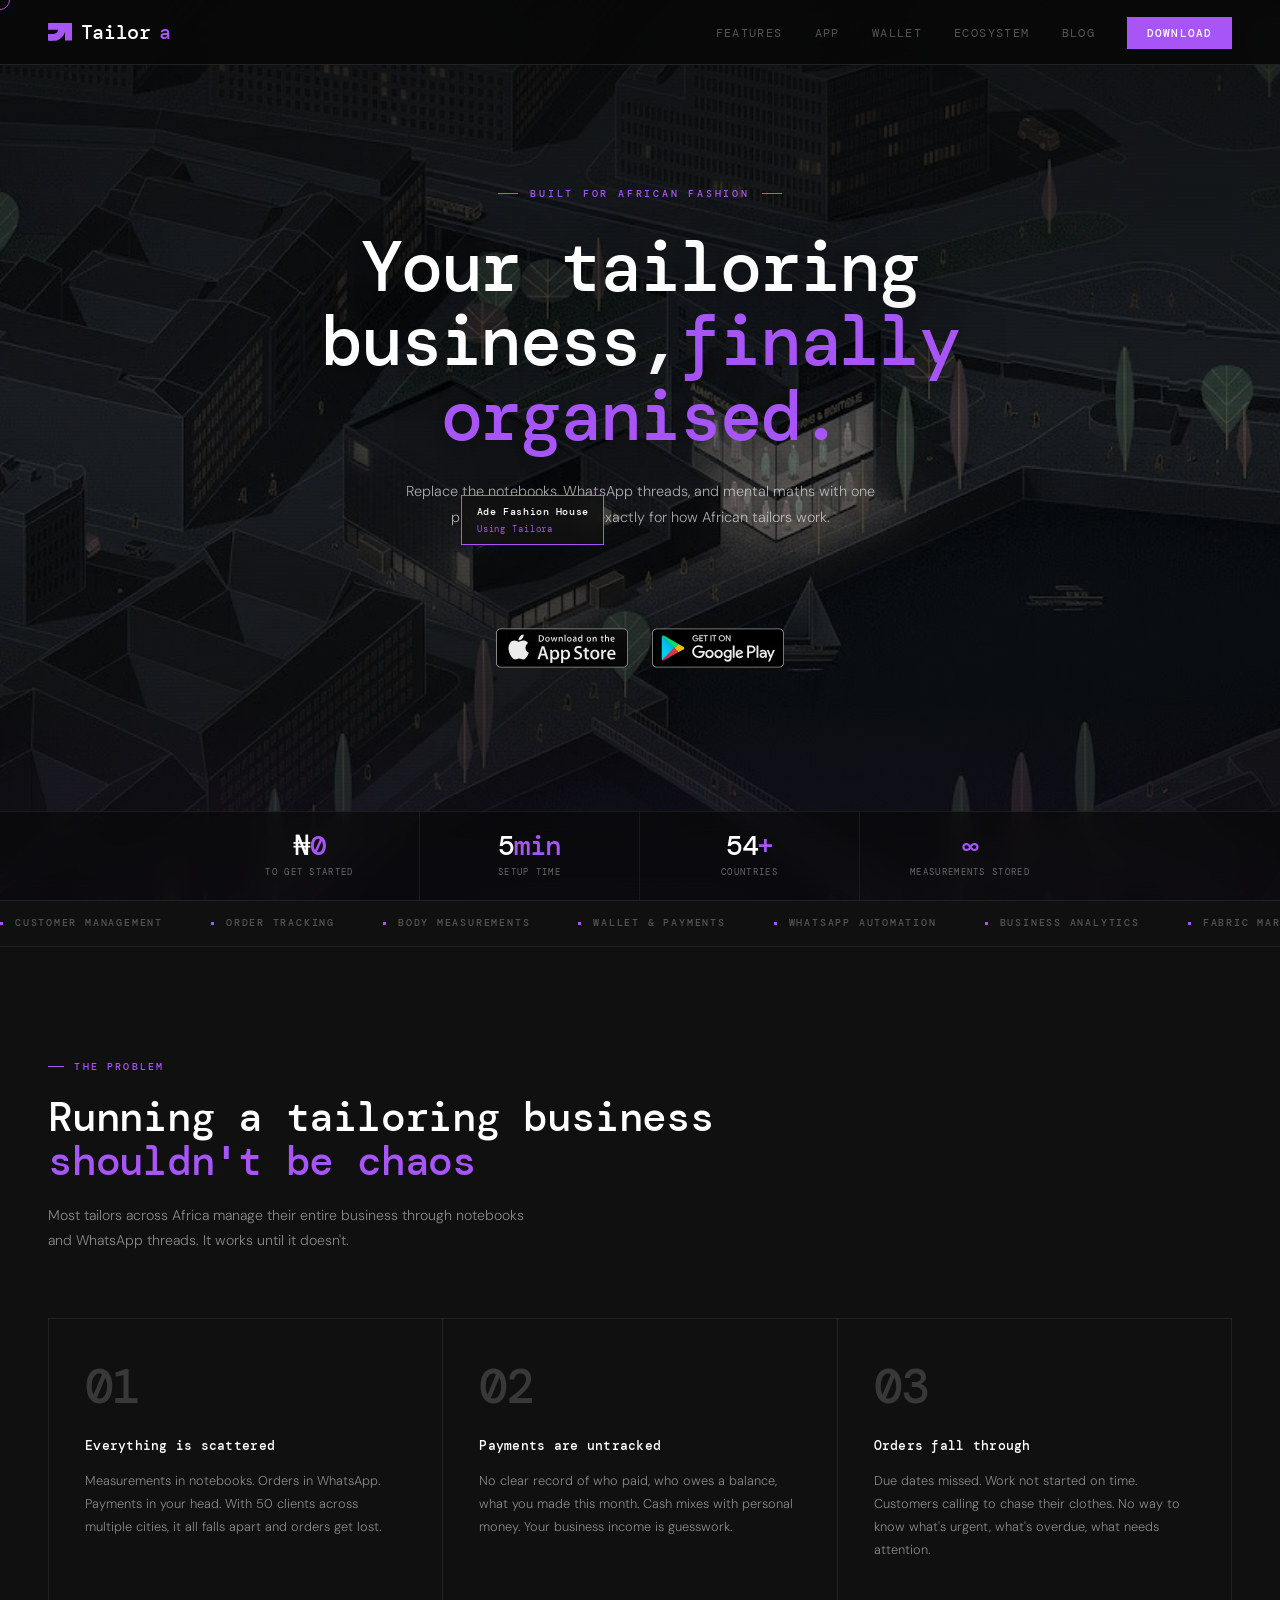
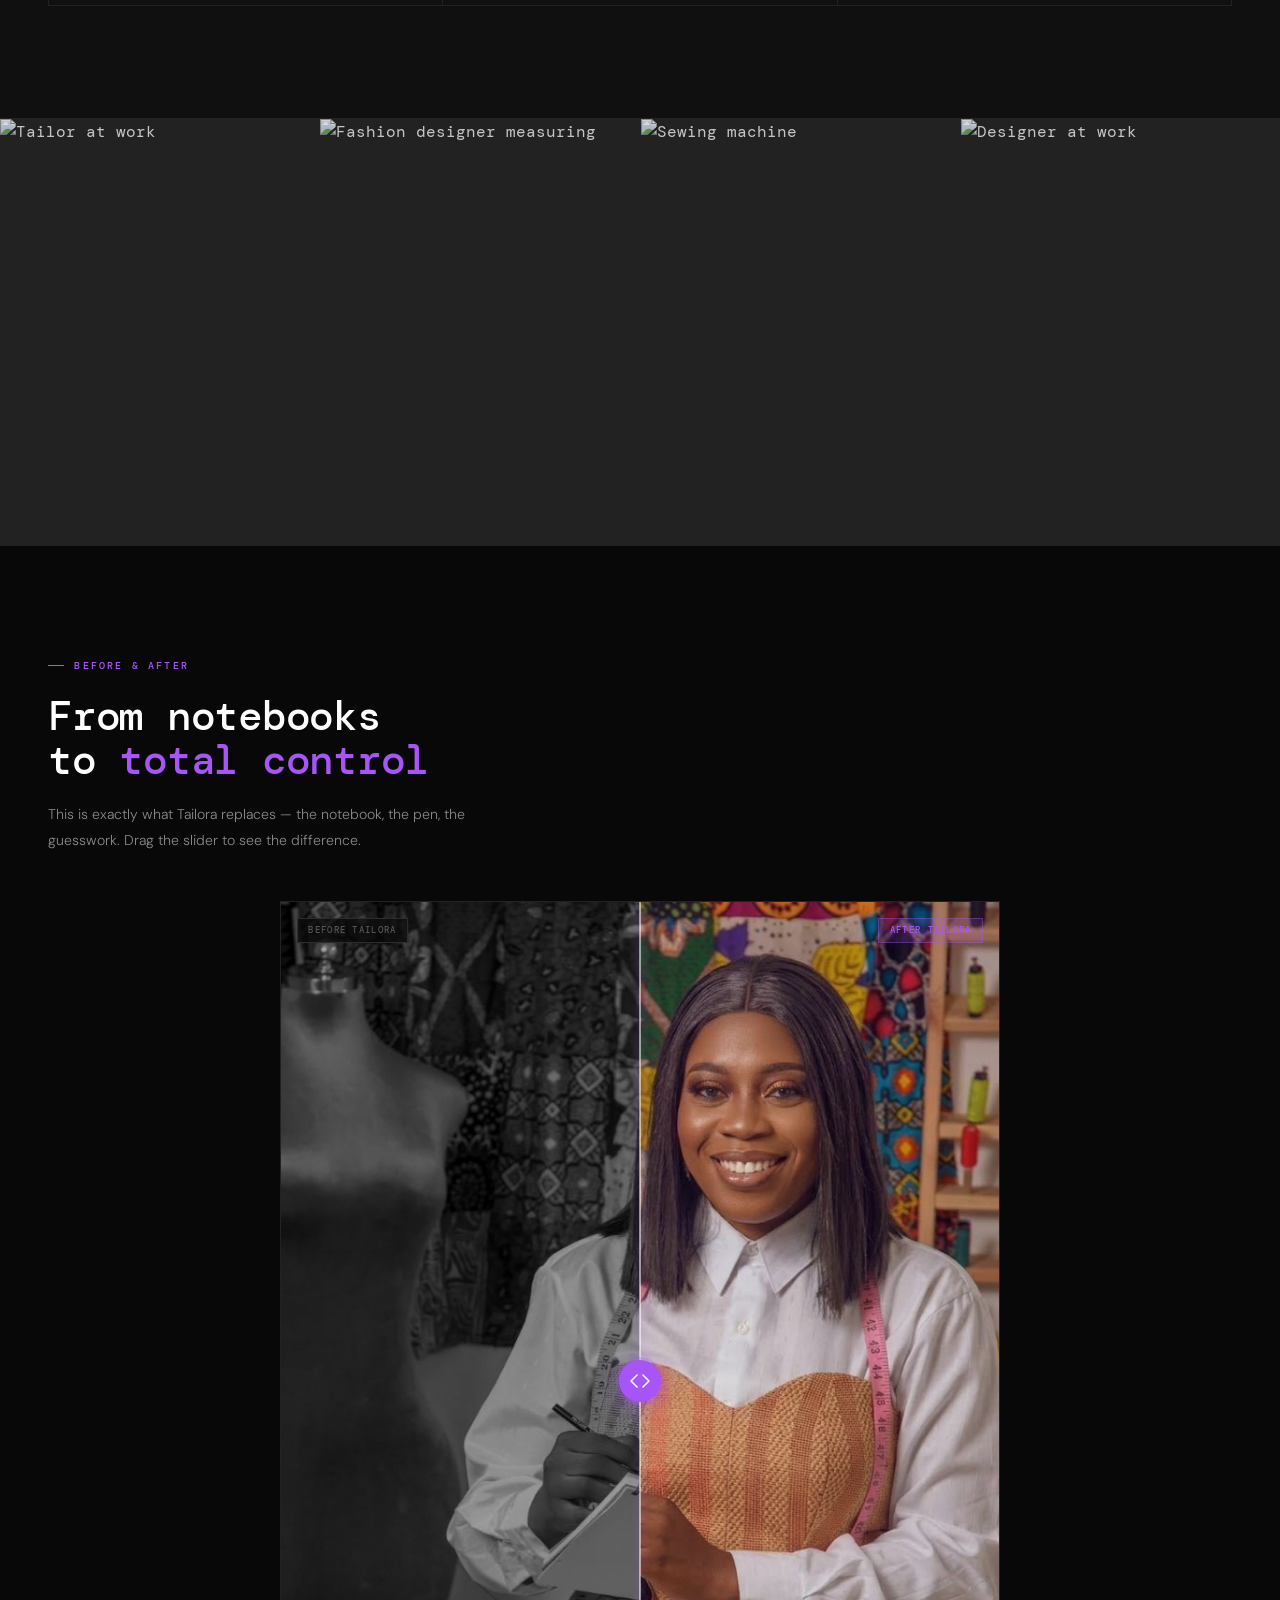
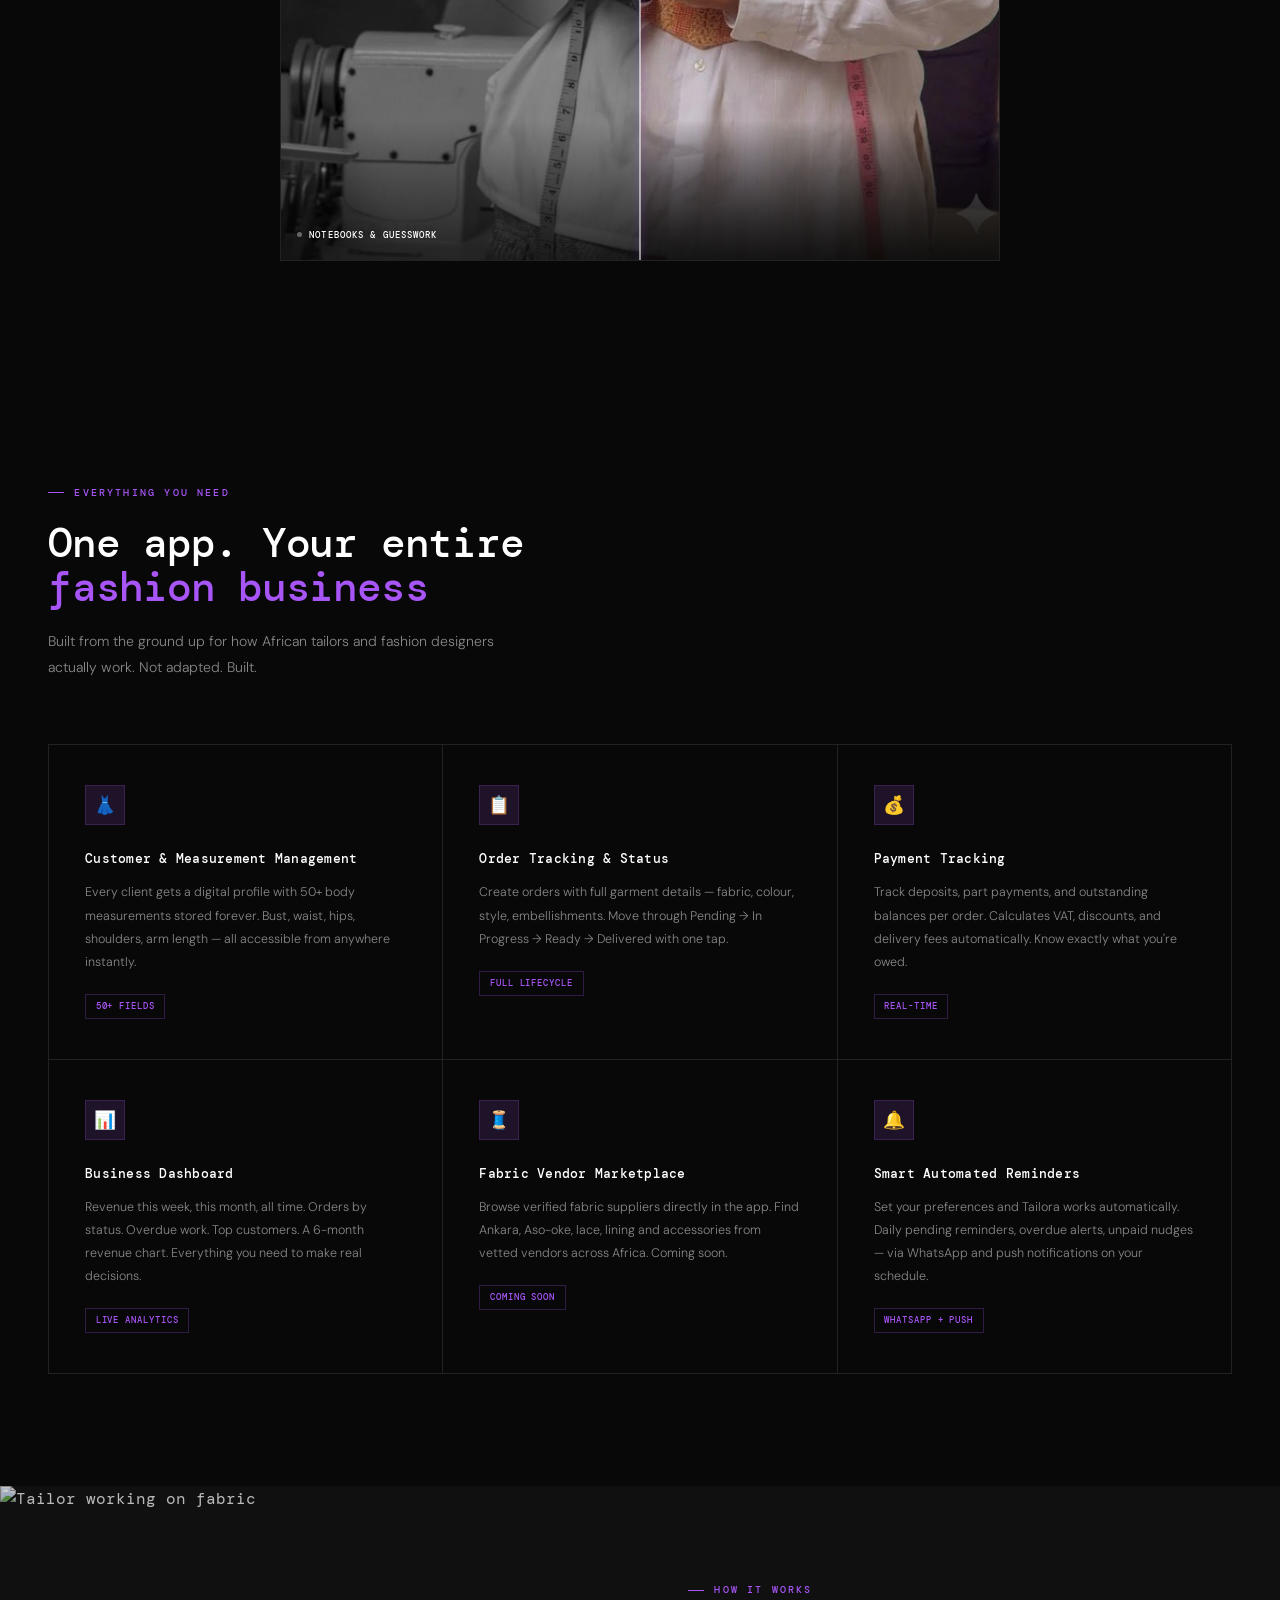
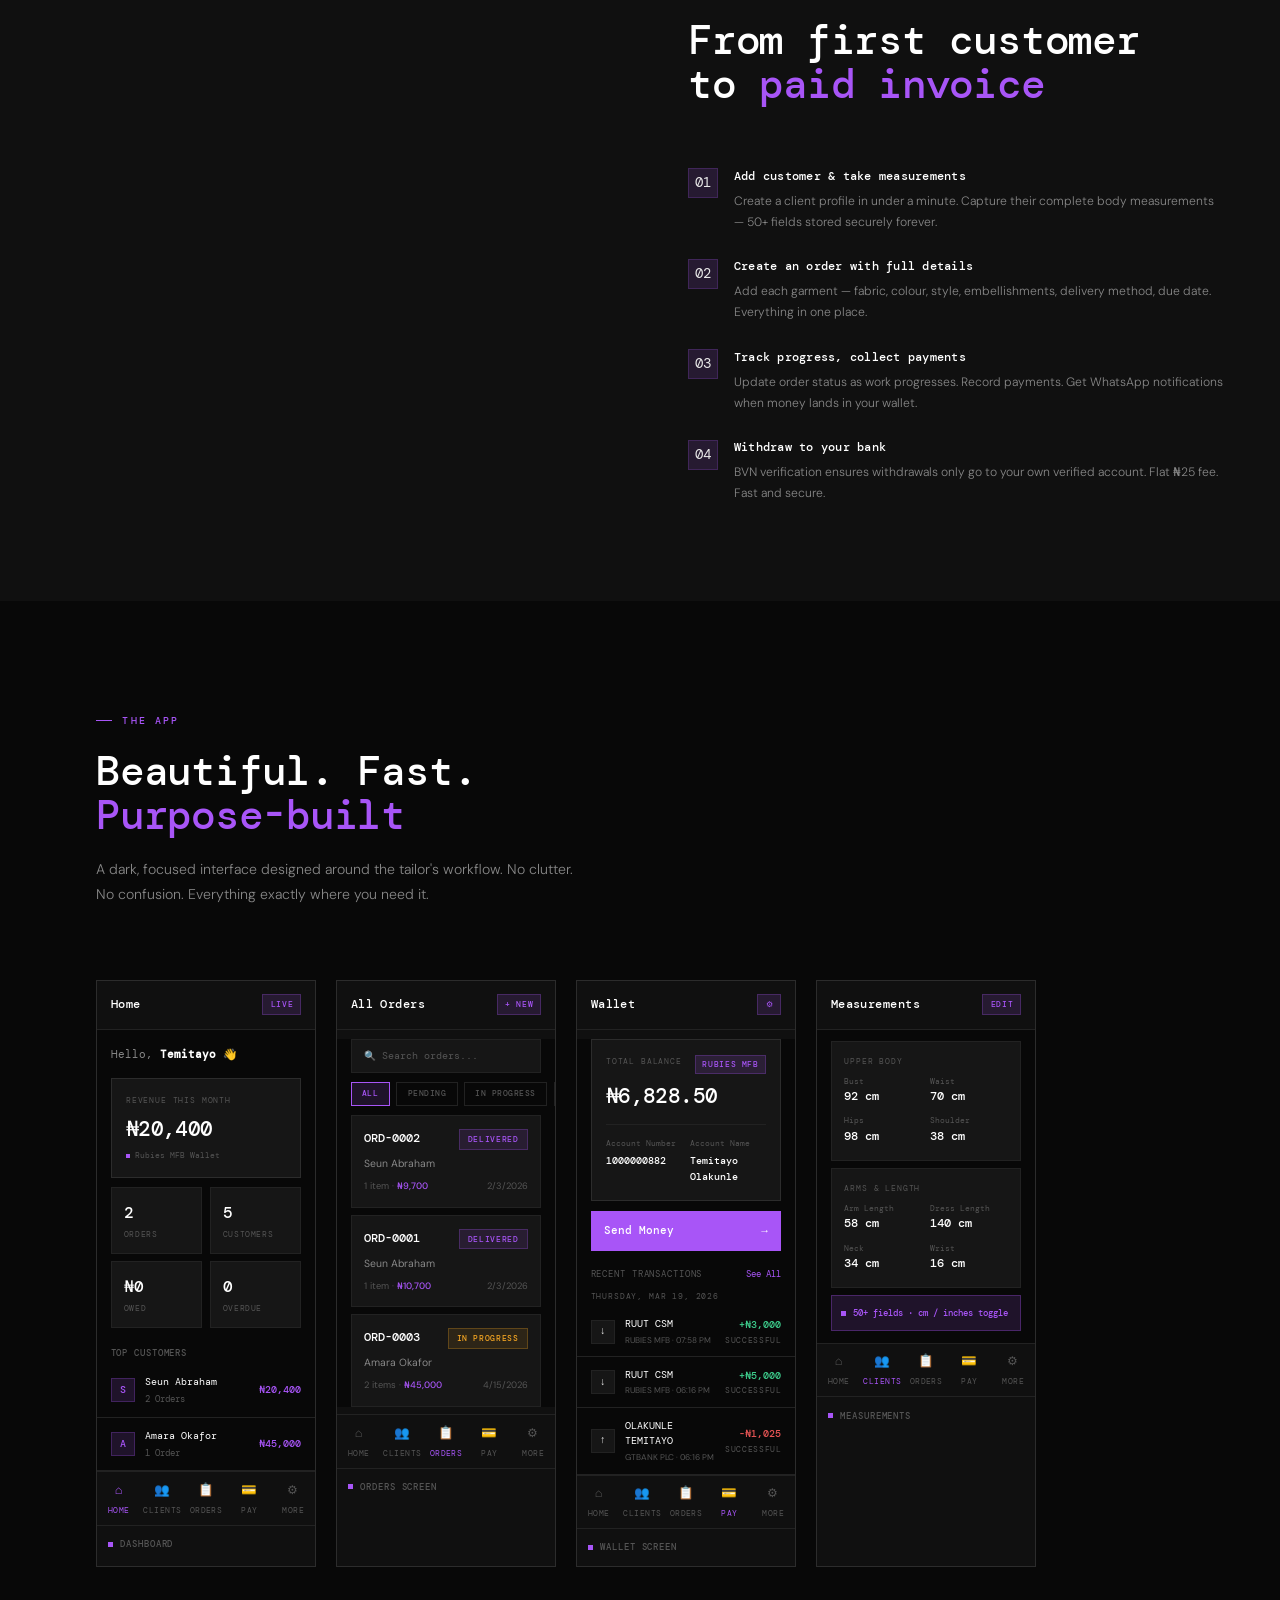
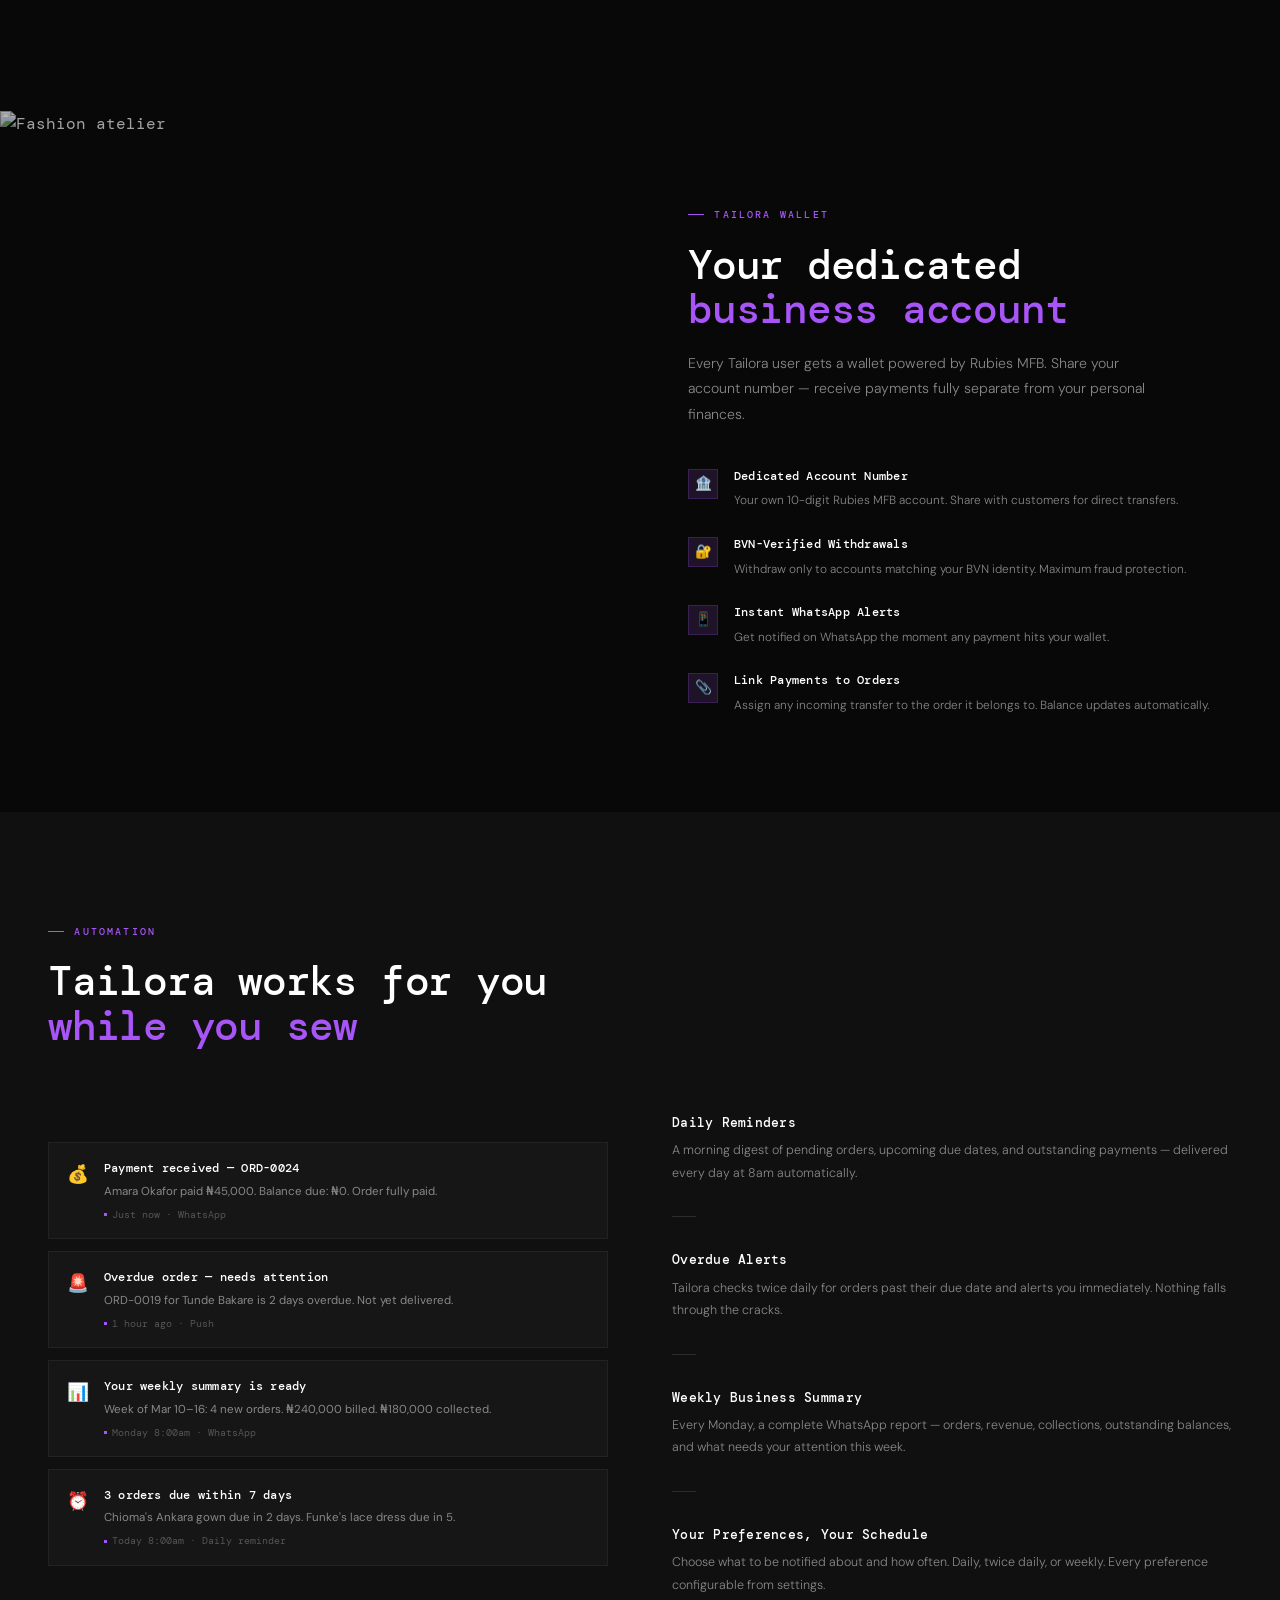
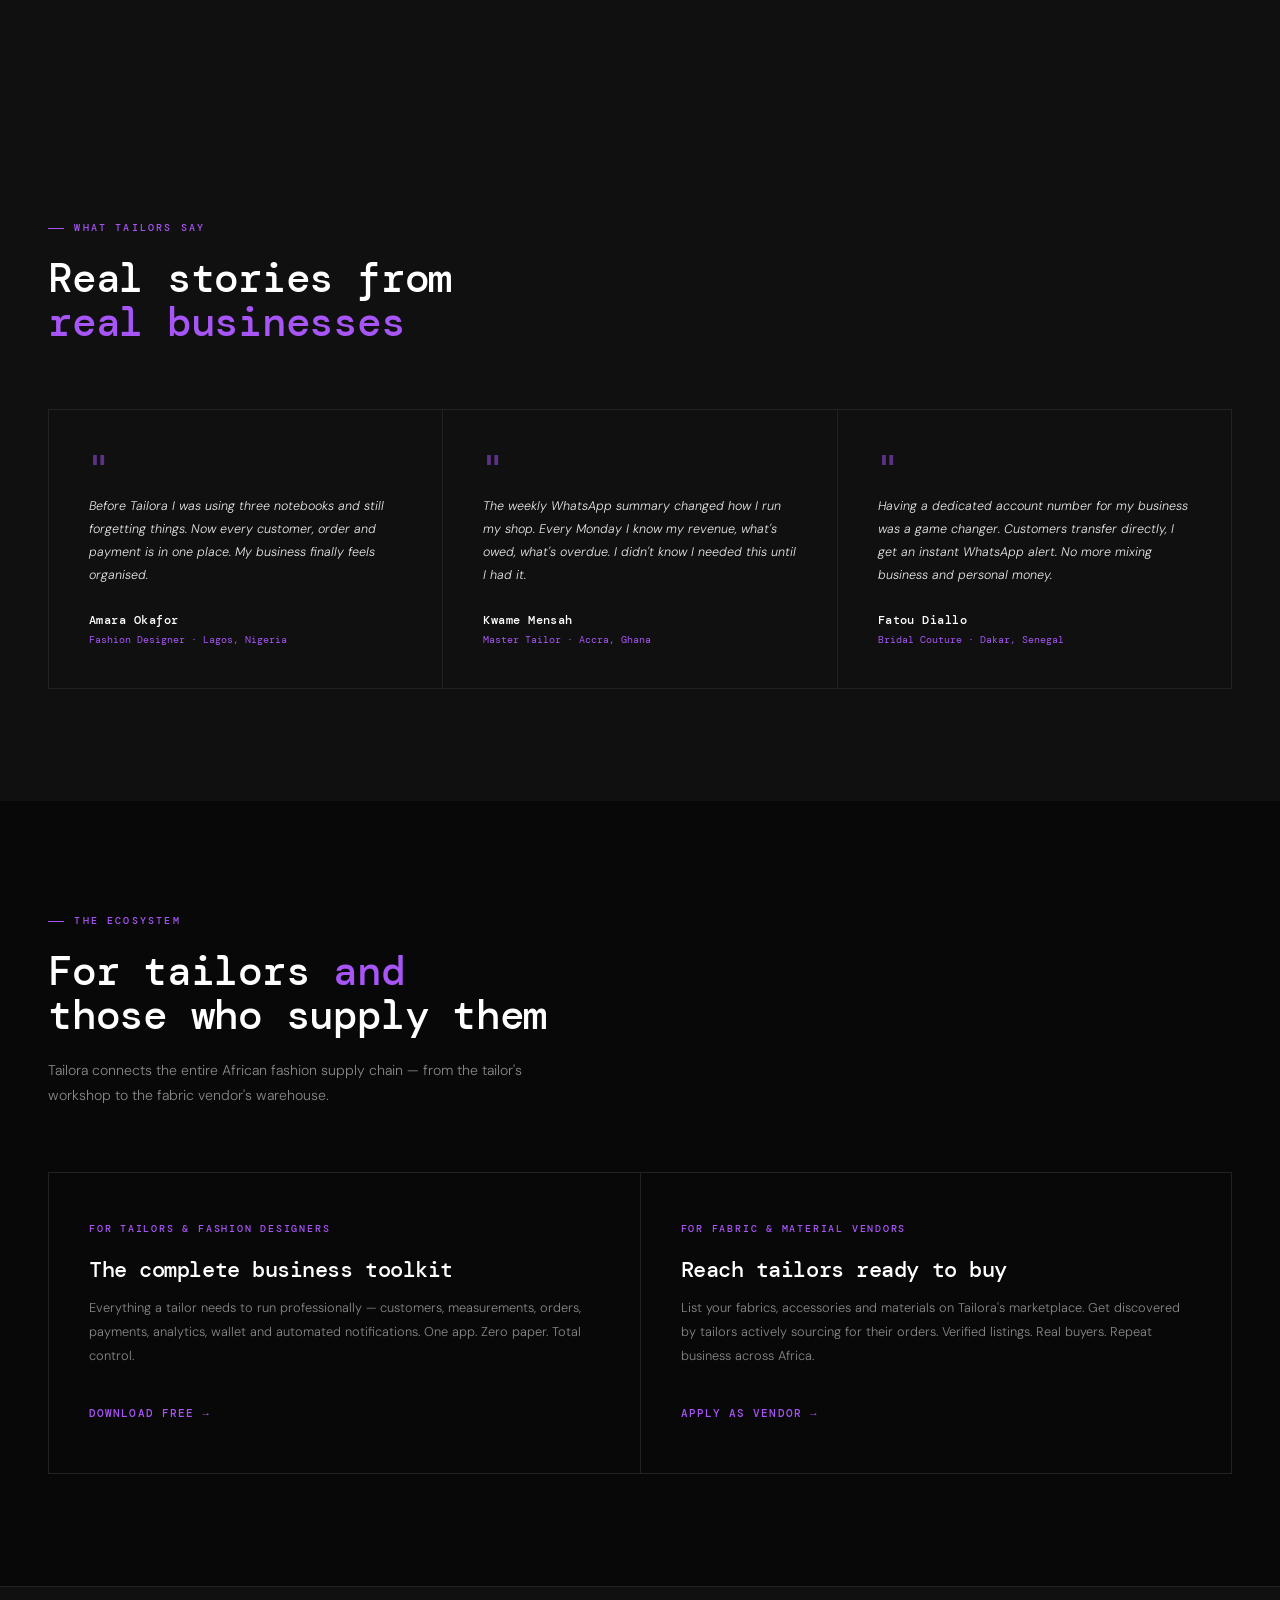
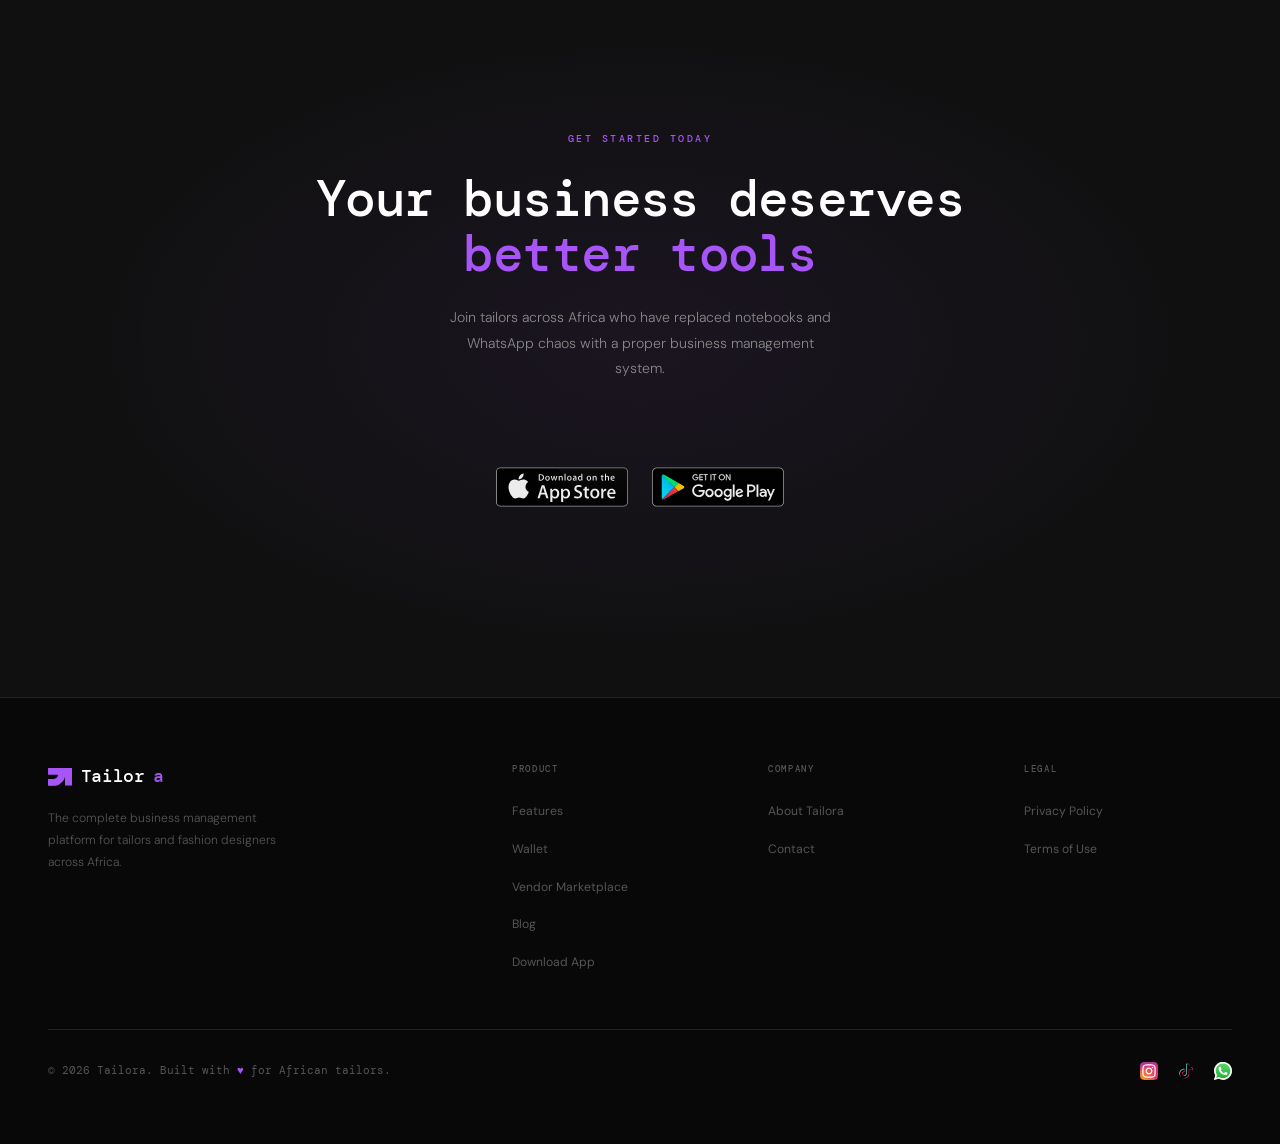
==== commit 327de491: "Refactor JSON-LD for Tailora application Updated JSON-LD structured data to include organization and" ====
--- a/index.html
+++ b/index.html
@@ -3577,34 +3577,85 @@
             })();
         </script>
         <script type="application/ld+json">
-            {
-                "@context": "https://schema.org",
-                "@type": "SoftwareApplication",
-                "name": "Tailora",
-                "operatingSystem": "Android, iOS",
-                "applicationCategory": "BusinessApplication",
-                "offers": {
-                    "@type": "Offer",
-                    "price": "0",
-                    "priceCurrency": "NGN"
-                },
-                "description": "Free business management app for African tailors and fashion designers. Manage orders, customers, measurements, and payments.",
-                "url": "https://usetailora.com",
-                "publisher": {
-                    "@type": "Organization",
-                    "name": "Tailora",
-                    "url": "https://usetailora.com",
-                    "logo": "https://usetailora.com/favicon.svg",
-                    "contactPoint": {
-                        "@type": "ContactPoint",
-                        "email": "support@usetailora.com",
-                        "contactType": "customer support"
-                    }
-                },
-                "areaServed": ["NG", "GH", "KE", "ZA", "SN"],
-                "inLanguage": "en"
-            }
-        </script>
+{
+  "@context": "https://schema.org",
+  "@graph": [
+    {
+      "@type": "Organization",
+      "@id": "https://usetailora.com/#organization",
+      "name": "Tailora",
+      "url": "https://usetailora.com/",
+      "logo": {
+        "@type": "ImageObject",
+        "url": "https://usetailora.com/favicon.svg"
+      },
+      "description": "Tailora is a free business management app for African tailors and fashion designers, helping them manage orders, customers, measurements, and payments.",
+      "sameAs": [
+        "https://www.instagram.com/tailora.ng/",
+        "https://www.tiktok.com/@usetailora"
+      ],
+      "contactPoint": {
+        "@type": "ContactPoint",
+        "email": "support@usetailora.com",
+        "contactType": "customer support"
+      }
+    },
+    {
+      "@type": "SoftwareApplication",
+      "@id": "https://usetailora.com/#software",
+      "name": "Tailora",
+      "url": "https://usetailora.com/",
+      "applicationCategory": "BusinessApplication",
+      "operatingSystem": [
+        "Android",
+        "iOS"
+      ],
+      "description": "Free business management app for African tailors and fashion designers. Manage orders, customers, measurements, and payments from your phone.",
+      "offers": {
+        "@type": "Offer",
+        "price": "0",
+        "priceCurrency": "NGN"
+      },
+      "publisher": {
+        "@id": "https://usetailora.com/#organization"
+      },
+      "areaServed": [
+        {
+          "@type": "Country",
+          "name": "Nigeria"
+        },
+        {
+          "@type": "Country",
+          "name": "Ghana"
+        },
+        {
+          "@type": "Country",
+          "name": "Kenya"
+        },
+        {
+          "@type": "Country",
+          "name": "South Africa"
+        },
+        {
+          "@type": "Country",
+          "name": "Senegal"
+        }
+      ],
+      "inLanguage": "en"
+    },
+    {
+      "@type": "WebSite",
+      "@id": "https://usetailora.com/#website",
+      "url": "https://usetailora.com/",
+      "name": "Tailora",
+      "publisher": {
+        "@id": "https://usetailora.com/#organization"
+      },
+      "inLanguage": "en"
+    }
+  ]
+}
+</script>
         <script
             id="ACXConnectScript"
             type="text/javascript"
